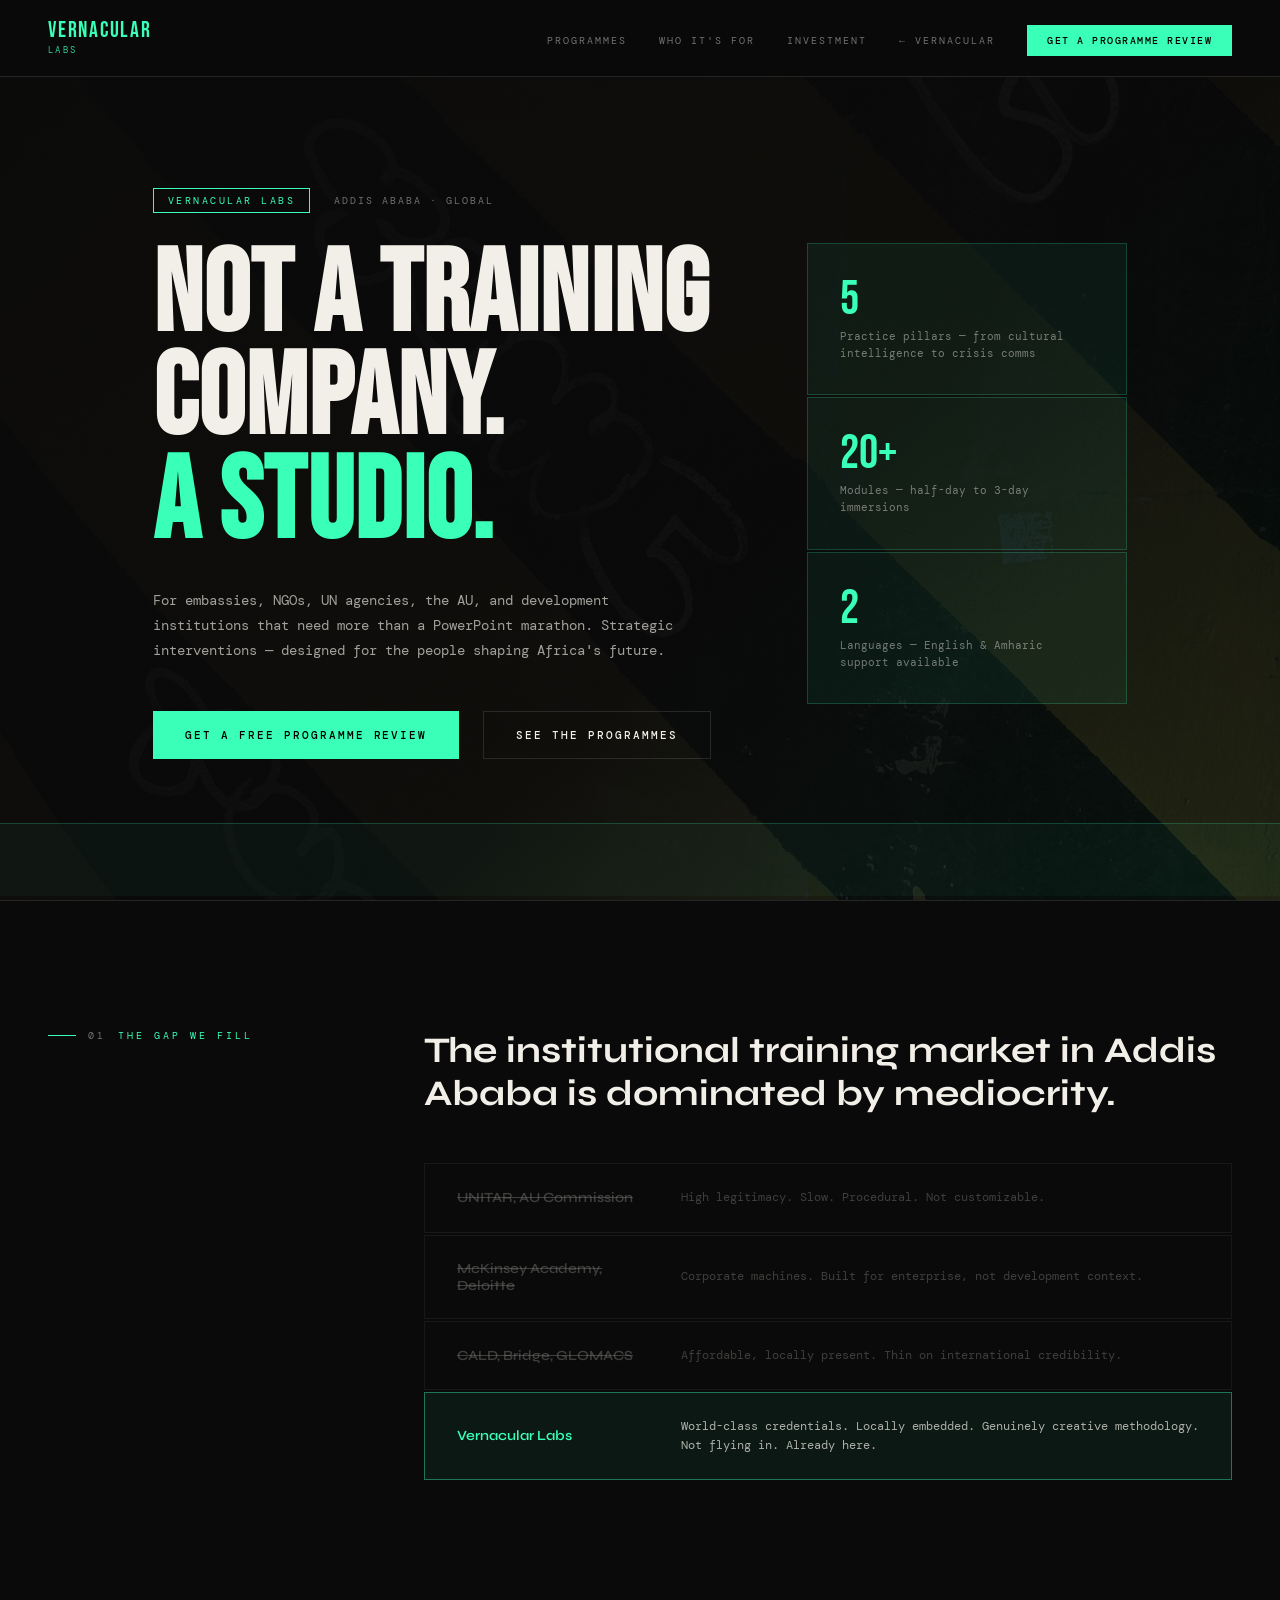
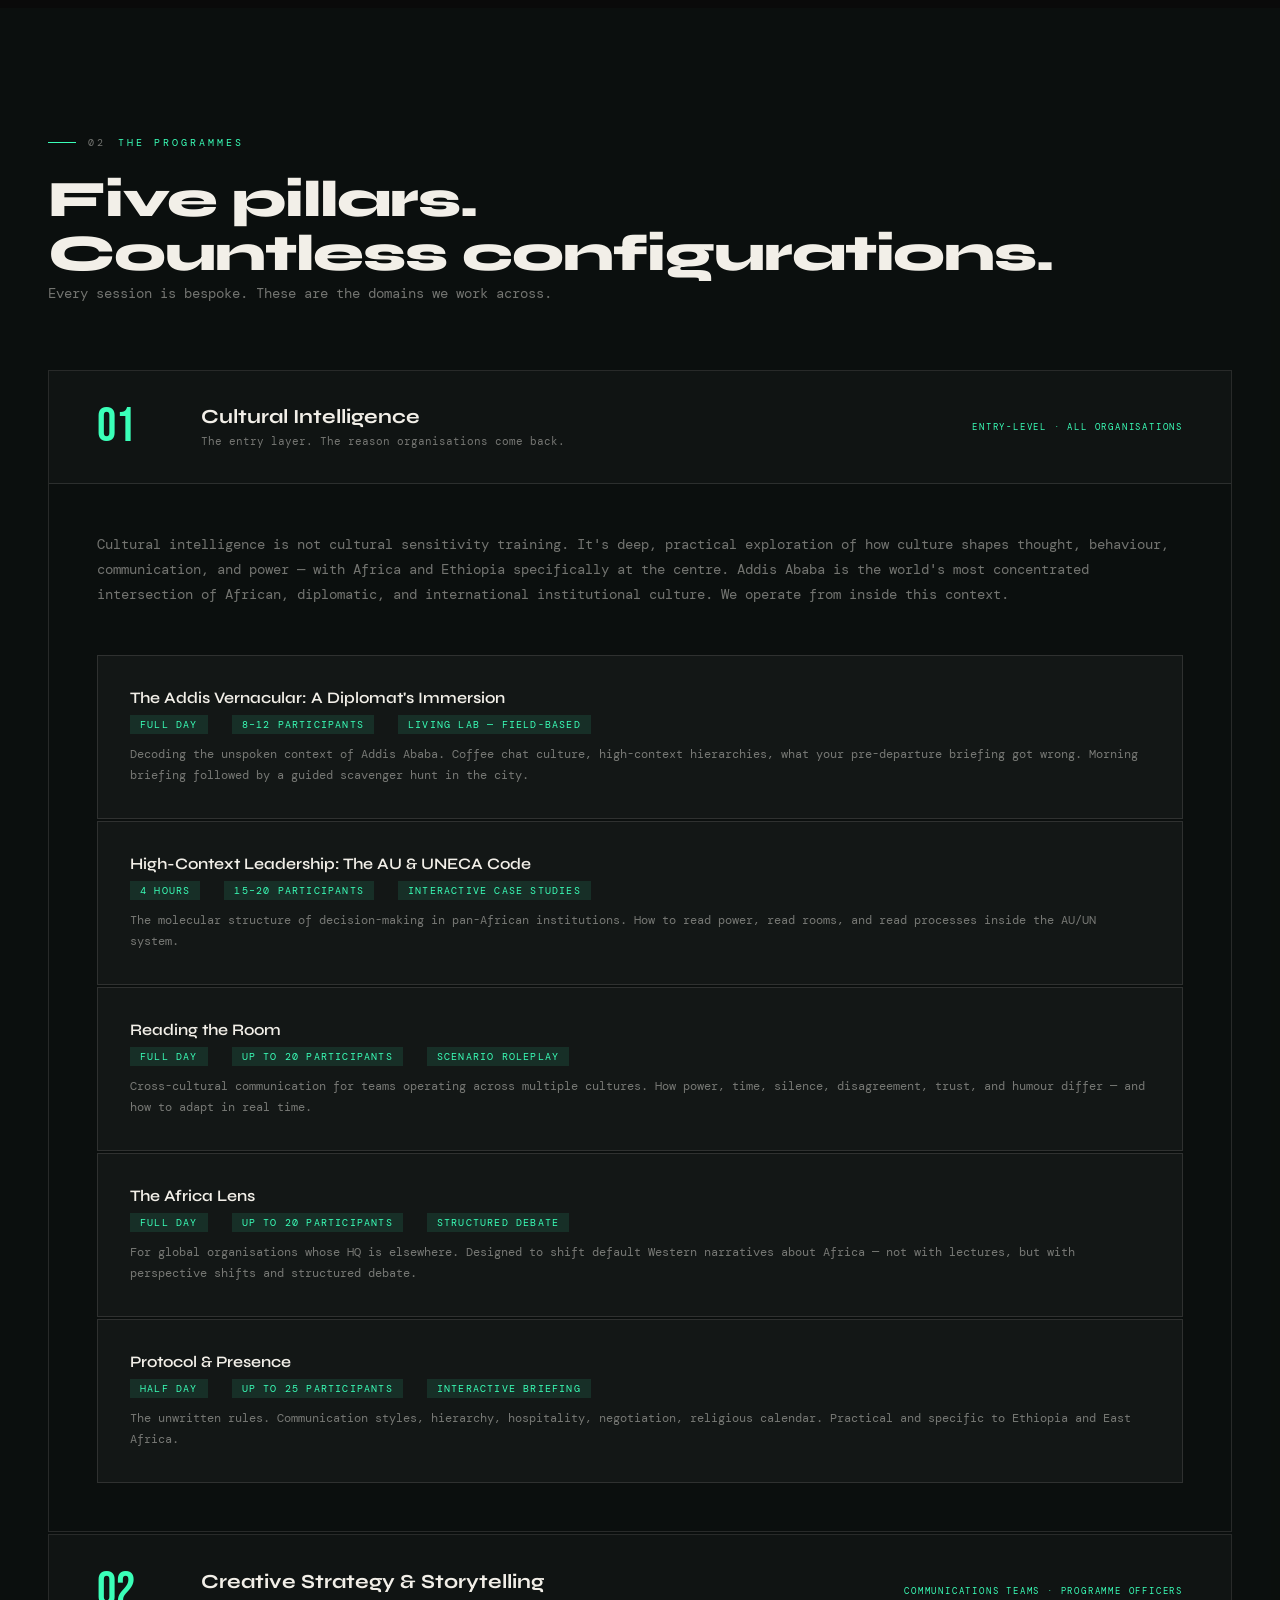
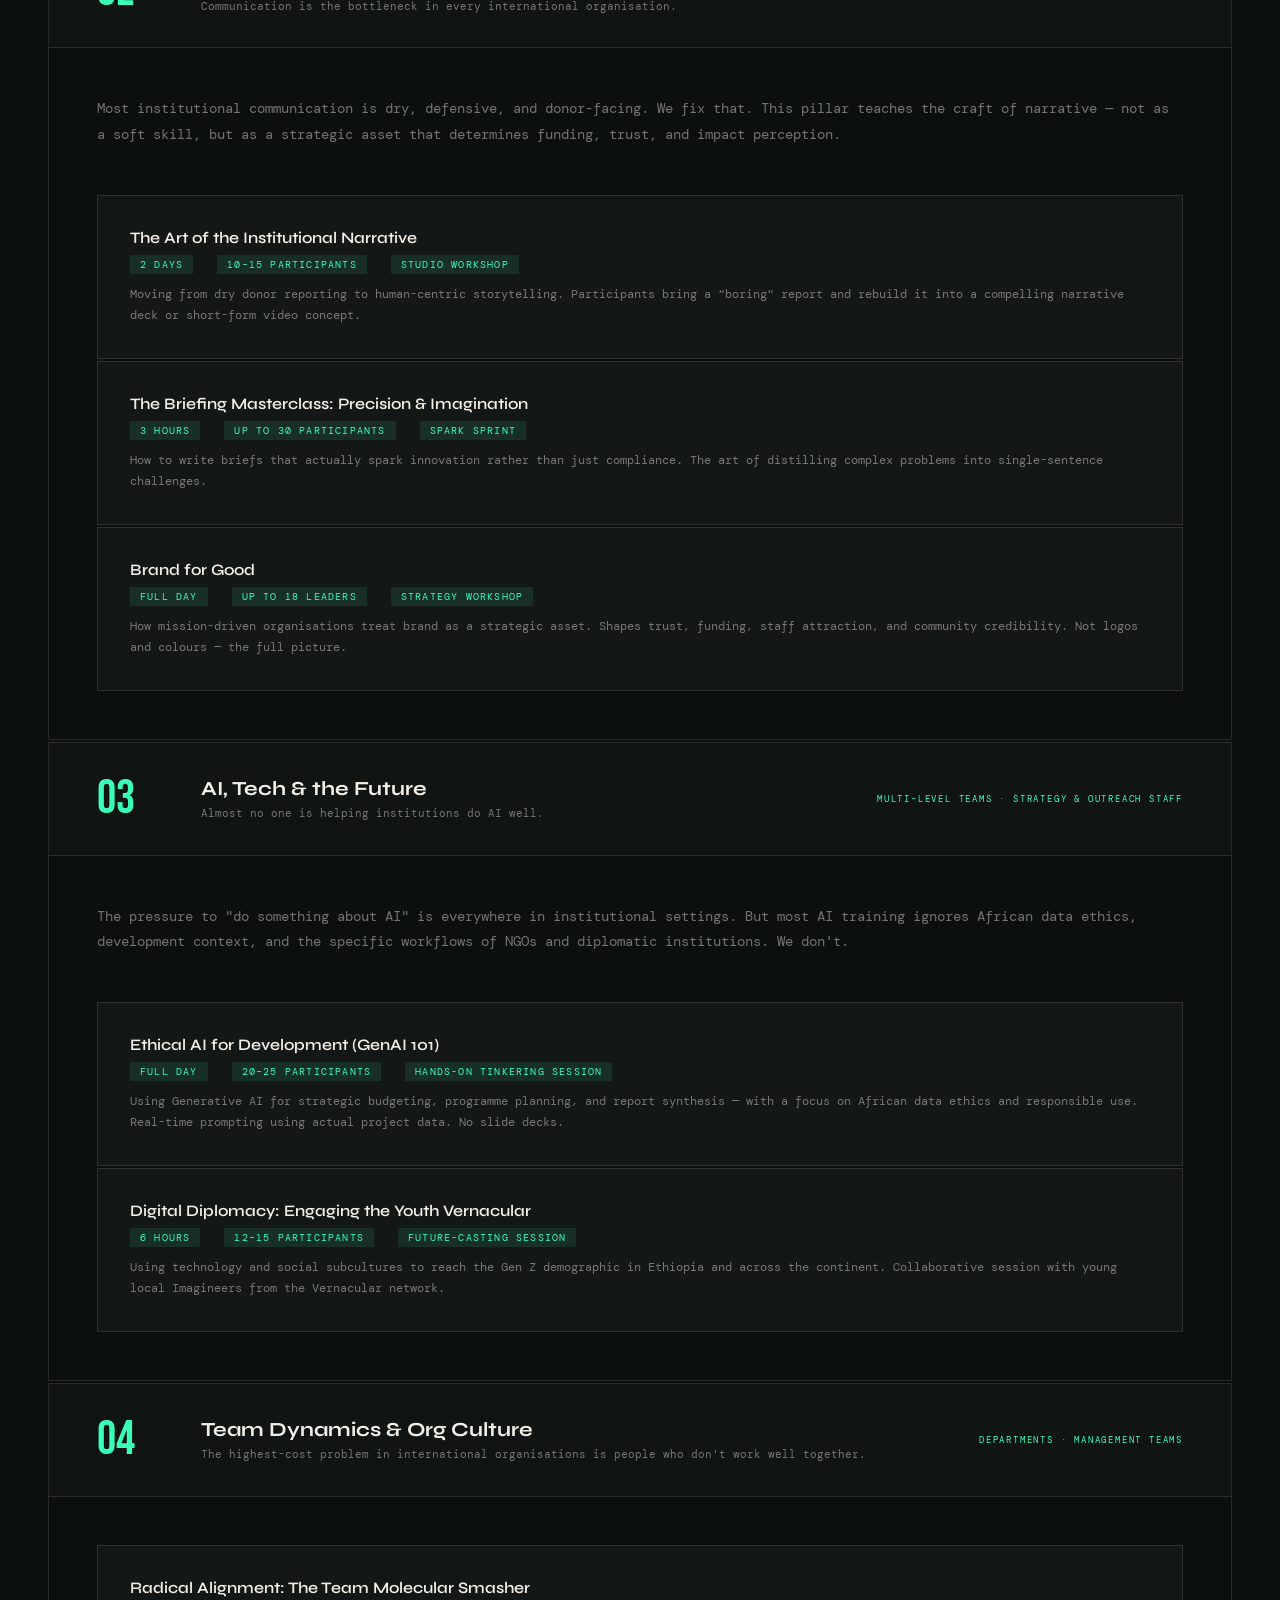
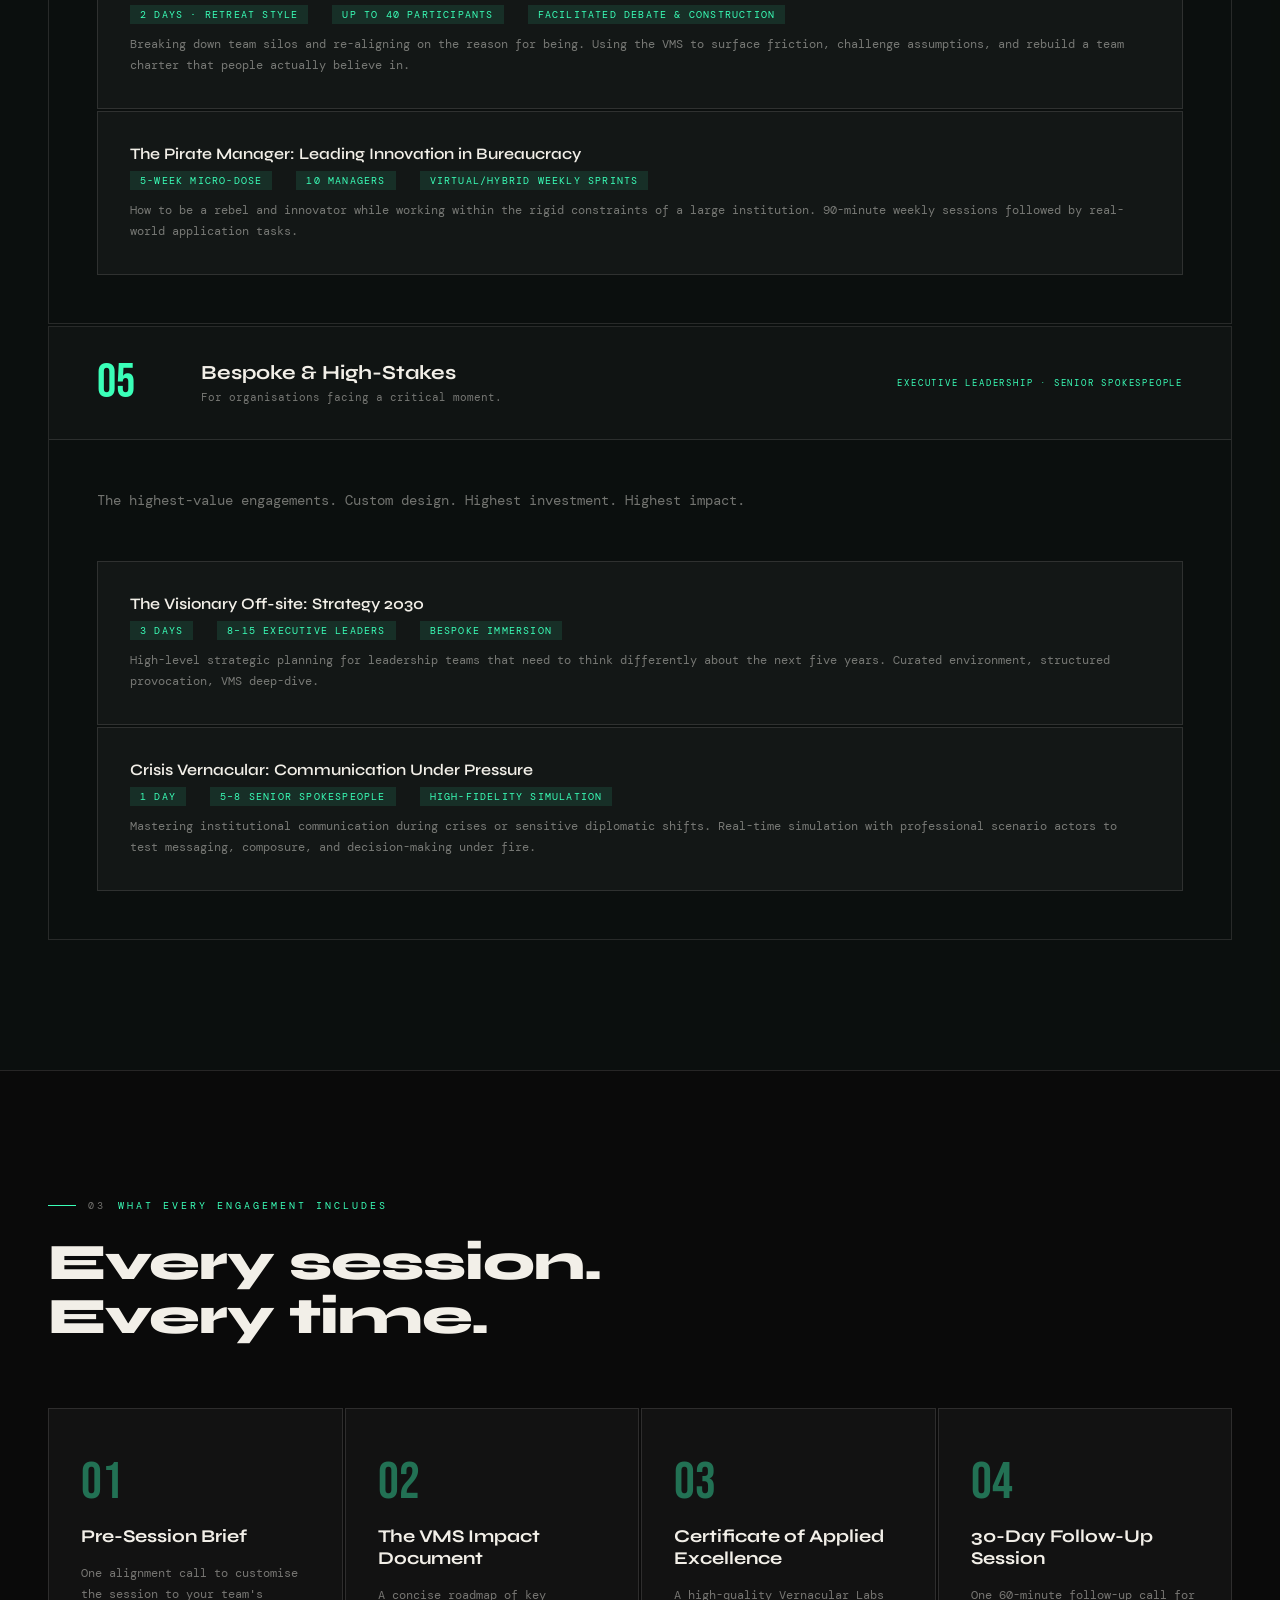
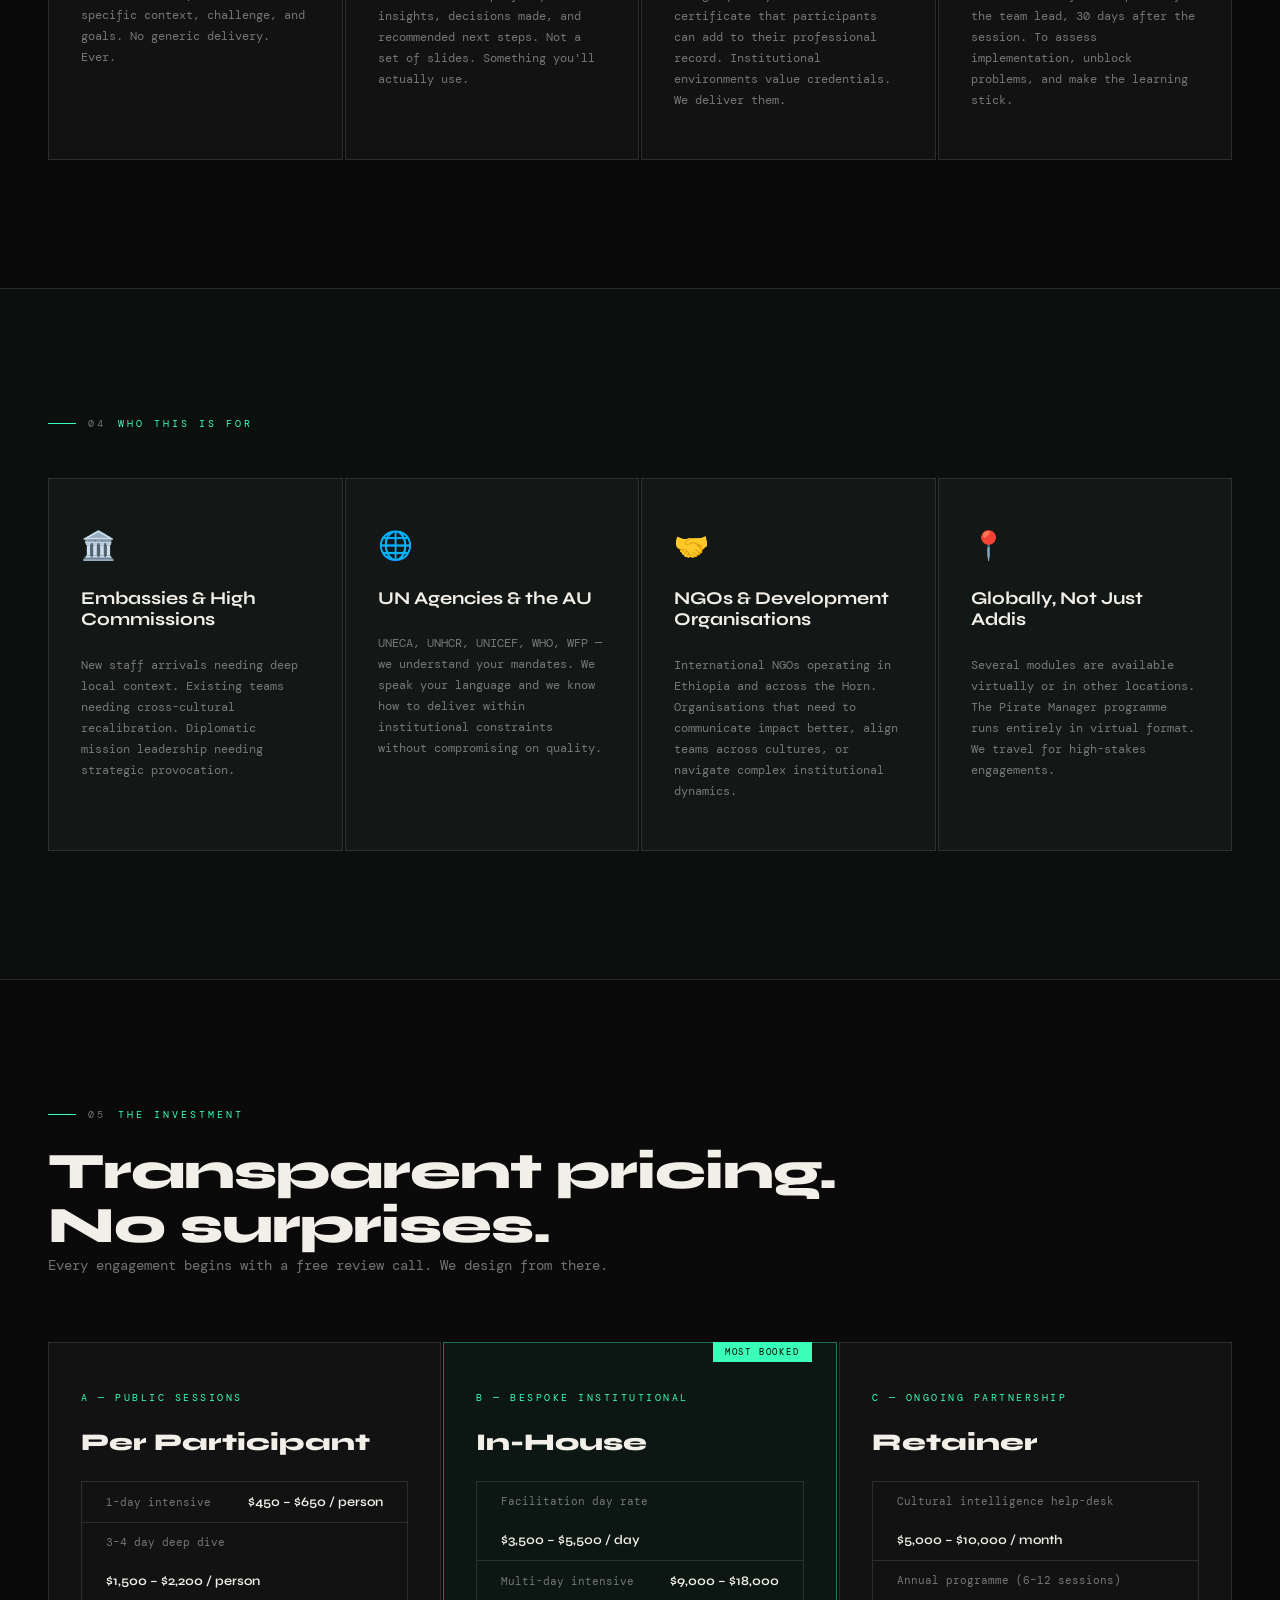
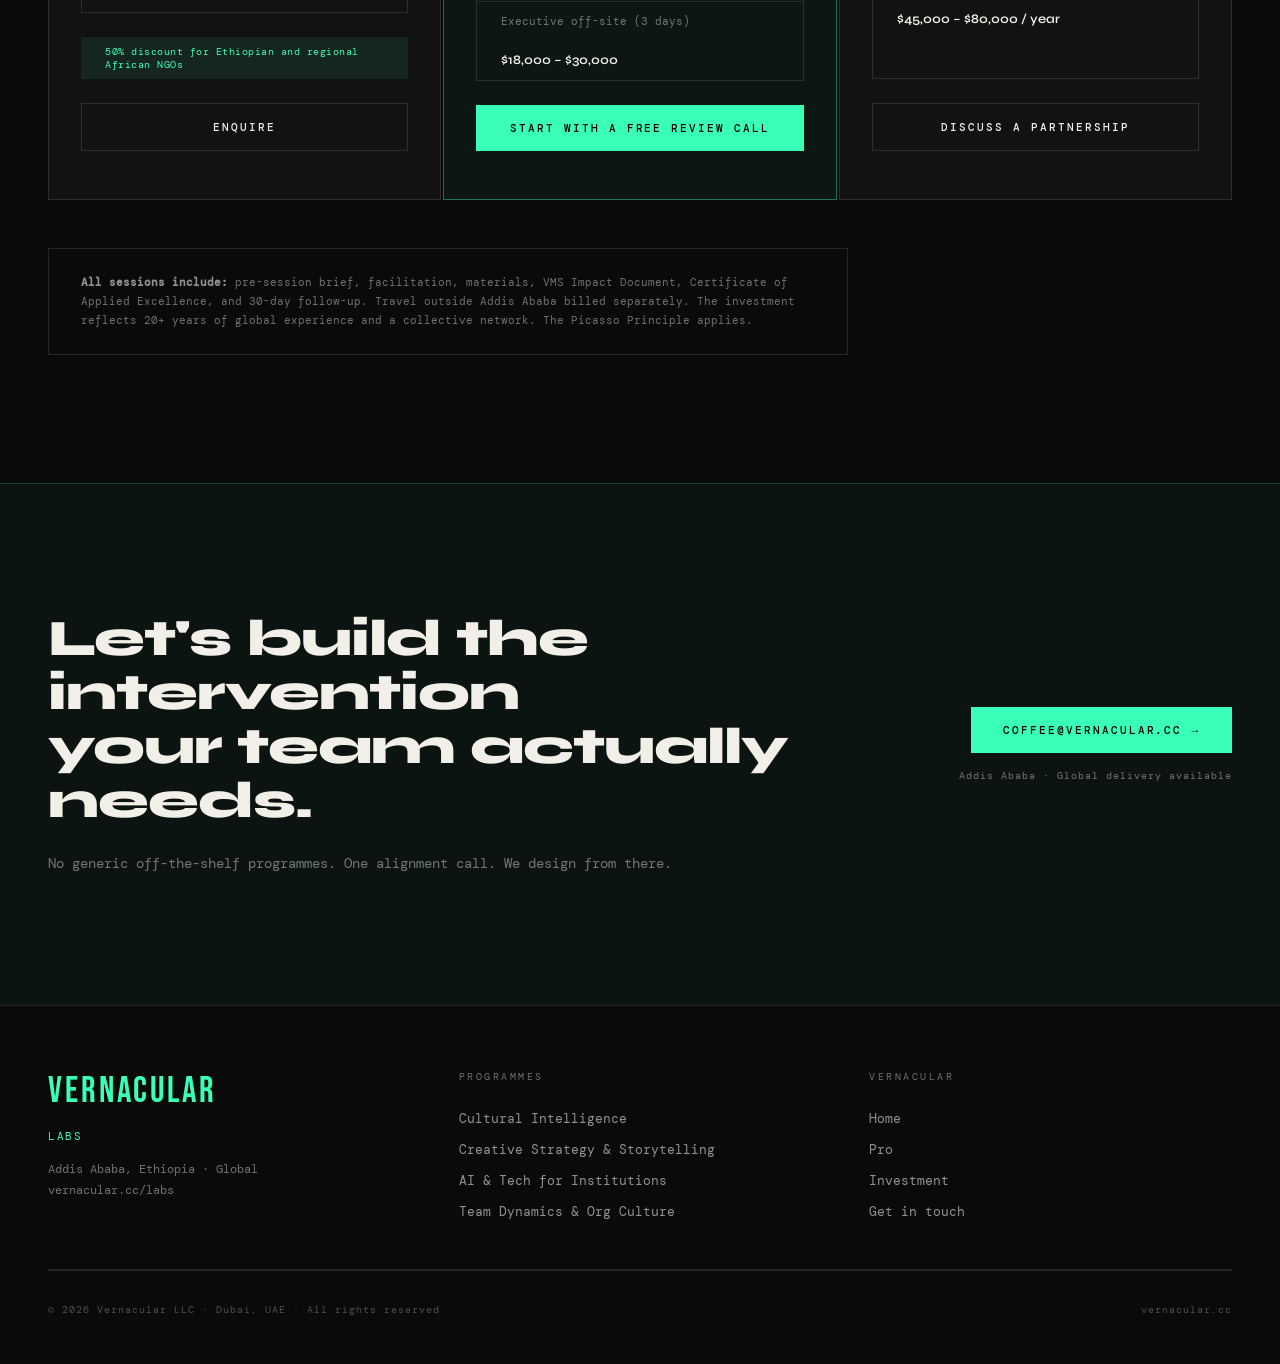
==== labs/index.html @ 0b1e481e "initial site upload" ====
<!DOCTYPE html>
<html lang="en">
<head>
  <meta charset="UTF-8">
  <meta name="viewport" content="width=device-width, initial-scale=1.0">
  <title>Vernacular Labs — Strategic Workshop Studio | Addis Ababa & Global</title>
  <meta name="description" content="A strategic intervention studio for embassies, NGOs, UN agencies and development institutions. Cultural intelligence, storytelling, AI and leadership workshops. Based in Addis Ababa, available globally.">
  <meta name="keywords" content="workshops, cultural intelligence, NGO training, embassy, UN, AU, Addis Ababa, institutional training, Africa, storytelling, Vernacular Labs">
  <meta property="og:title" content="Vernacular Labs — Strategic Workshop Studio">
  <meta property="og:description" content="Not a training company. A strategic intervention studio for institutions that shape Africa's future. Cultural intelligence, storytelling, AI, leadership.">
  <meta property="og:url" content="https://vernacular.cc/labs">
  <link rel="canonical" href="https://vernacular.cc/labs/">
  <link rel="stylesheet" href="../css/system.css">
  <link rel="stylesheet" href="../css/labs.css">
</head>
<body class="theme-labs">

  <!-- NAV -->
  <nav class="v-nav" role="navigation">
    <div>
      <div class="v-nav__logo"><a href="../index.html" style="color:inherit;">VERNACULAR</a></div>
      <div class="v-nav__logo-sub" style="color:var(--labs-accent);opacity:0.8;">LABS</div>
    </div>
    <button class="v-nav__burger" aria-label="Toggle menu">
      <span></span><span></span><span></span>
    </button>
    <ul class="v-nav__links">
      <li><a href="#pillars">Programmes</a></li>
      <li><a href="#who">Who It's For</a></li>
      <li><a href="#pricing">Investment</a></li>
      <li><a href="../index.html">← Vernacular</a></li>
      <li><a href="mailto:coffee@vernacular.cc?subject=Vernacular%20Labs%20Programme%20Enquiry" class="nav-cta" style="background:var(--labs-accent);color:#000;">Get a programme review</a></li>
    </ul>
  </nav>

  <!-- HERO -->
  <section id="hero" class="labs-hero">
    <div class="labs-hero__bg">
      <img src="../assets/images/texture-graffiti.jpg" alt="" aria-hidden="true">
      <div class="labs-hero__overlay"></div>
    </div>
    <div class="container labs-hero__inner">
      <div class="labs-hero__content">
        <div class="labs-hero__eyebrow reveal">
          <span class="labs-pill">Vernacular Labs</span>
          <span class="labs-location">Addis Ababa · Global</span>
        </div>
        <h1 class="labs-hero__title reveal reveal-delay-1">
          Not a training<br>
          company.<br>
          <span class="labs-signal">A studio.</span>
        </h1>
        <p class="labs-hero__desc reveal reveal-delay-2">
          For embassies, NGOs, UN agencies, the AU, and development institutions that need more than a PowerPoint marathon. Strategic interventions — designed for the people shaping Africa's future.
        </p>
        <div class="labs-hero__actions reveal reveal-delay-3">
          <a href="mailto:coffee@vernacular.cc?subject=Free%20Programme%20Review%20Request" class="v-btn" style="background:var(--labs-accent);color:#000;">Get a free programme review</a>
          <a href="#pillars" class="v-btn v-btn--ghost">See the programmes</a>
        </div>
      </div>
      <div class="labs-hero__stat-col reveal reveal-delay-2">
        <div class="labs-stats">
          <div class="labs-stat">
            <div class="labs-stat__num">5</div>
            <div class="labs-stat__label">Practice pillars — from cultural intelligence to crisis comms</div>
          </div>
          <div class="labs-stat">
            <div class="labs-stat__num">20+</div>
            <div class="labs-stat__label">Modules — half-day to 3-day immersions</div>
          </div>
          <div class="labs-stat">
            <div class="labs-stat__num">2</div>
            <div class="labs-stat__label">Languages — English & Amharic support available</div>
          </div>
        </div>
      </div>
    </div>
    <div class="labs-hero__hook">
      <div class="container">
        <div class="labs-hook-bar reveal">
          <span class="hook-bar__label">Free to start →</span>
          <span class="hook-bar__text">Every engagement begins with a free alignment call. We review your team's needs, challenge, and goals before proposing anything.</span>
          <a href="mailto:coffee@vernacular.cc?subject=Labs%20Free%20Review%20Request" class="hook-bar__cta">Request yours →</a>
        </div>
      </div>
    </div>
  </section>

  <!-- POSITIONING STATEMENT -->
  <section class="labs-position">
    <div class="container labs-position__inner">
      <div class="labs-position__left reveal">
        <div class="v-label" style="--signal:var(--labs-accent);"><span class="num">01</span> The gap we fill</div>
      </div>
      <div class="labs-position__right">
        <p class="labs-position__pull reveal">
          The institutional training market in Addis Ababa is dominated by mediocrity.
        </p>
        <div class="labs-position__tiers reveal reveal-delay-1">
          <div class="tier-item tier-item--cross">
            <div class="tier-item__name">UNITAR, AU Commission</div>
            <div class="tier-item__note">High legitimacy. Slow. Procedural. Not customizable.</div>
          </div>
          <div class="tier-item tier-item--cross">
            <div class="tier-item__name">McKinsey Academy, Deloitte</div>
            <div class="tier-item__note">Corporate machines. Built for enterprise, not development context.</div>
          </div>
          <div class="tier-item tier-item--cross">
            <div class="tier-item__name">CALD, Bridge, GLOMACS</div>
            <div class="tier-item__note">Affordable, locally present. Thin on international credibility.</div>
          </div>
          <div class="tier-item tier-item--us">
            <div class="tier-item__name">Vernacular Labs</div>
            <div class="tier-item__note">World-class credentials. Locally embedded. Genuinely creative methodology. Not flying in. Already here.</div>
          </div>
        </div>
      </div>
    </div>
  </section>

  <!-- PILLARS -->
  <section id="pillars" class="labs-pillars">
    <div class="container">
      <div class="labs-pillars__header reveal">
        <div class="v-label" style="--signal:var(--labs-accent);"><span class="num">02</span> The programmes</div>
        <h2 class="v-heading">Five pillars.<br>Countless configurations.</h2>
        <p class="v-body reveal reveal-delay-1">Every session is bespoke. These are the domains we work across.</p>
      </div>

      <!-- Pillar 01 -->
      <div class="labs-pillar reveal">
        <div class="labs-pillar__header">
          <div class="labs-pillar__num">01</div>
          <div class="labs-pillar__info">
            <div class="labs-pillar__title">Cultural Intelligence</div>
            <div class="labs-pillar__sub">The entry layer. The reason organisations come back.</div>
          </div>
          <div class="labs-pillar__tag">Entry-level · All organisations</div>
        </div>
        <div class="labs-pillar__body">
          <p class="v-body">Cultural intelligence is not cultural sensitivity training. It's deep, practical exploration of how culture shapes thought, behaviour, communication, and power — with Africa and Ethiopia specifically at the centre. Addis Ababa is the world's most concentrated intersection of African, diplomatic, and international institutional culture. We operate from inside this context.</p>
          <div class="labs-modules">
            <div class="labs-module">
              <div class="lm-title">The Addis Vernacular: A Diplomat's Immersion</div>
              <div class="lm-meta"><span>Full day</span><span>8–12 participants</span><span>Living Lab — field-based</span></div>
              <p class="lm-desc">Decoding the unspoken context of Addis Ababa. Coffee chat culture, high-context hierarchies, what your pre-departure briefing got wrong. Morning briefing followed by a guided scavenger hunt in the city.</p>
            </div>
            <div class="labs-module">
              <div class="lm-title">High-Context Leadership: The AU &amp; UNECA Code</div>
              <div class="lm-meta"><span>4 hours</span><span>15–20 participants</span><span>Interactive case studies</span></div>
              <p class="lm-desc">The molecular structure of decision-making in pan-African institutions. How to read power, read rooms, and read processes inside the AU/UN system.</p>
            </div>
            <div class="labs-module">
              <div class="lm-title">Reading the Room</div>
              <div class="lm-meta"><span>Full day</span><span>Up to 20 participants</span><span>Scenario roleplay</span></div>
              <p class="lm-desc">Cross-cultural communication for teams operating across multiple cultures. How power, time, silence, disagreement, trust, and humour differ — and how to adapt in real time.</p>
            </div>
            <div class="labs-module">
              <div class="lm-title">The Africa Lens</div>
              <div class="lm-meta"><span>Full day</span><span>Up to 20 participants</span><span>Structured debate</span></div>
              <p class="lm-desc">For global organisations whose HQ is elsewhere. Designed to shift default Western narratives about Africa — not with lectures, but with perspective shifts and structured debate.</p>
            </div>
            <div class="labs-module">
              <div class="lm-title">Protocol &amp; Presence</div>
              <div class="lm-meta"><span>Half day</span><span>Up to 25 participants</span><span>Interactive briefing</span></div>
              <p class="lm-desc">The unwritten rules. Communication styles, hierarchy, hospitality, negotiation, religious calendar. Practical and specific to Ethiopia and East Africa.</p>
            </div>
          </div>
        </div>
      </div>

      <!-- Pillar 02 -->
      <div class="labs-pillar reveal">
        <div class="labs-pillar__header">
          <div class="labs-pillar__num">02</div>
          <div class="labs-pillar__info">
            <div class="labs-pillar__title">Creative Strategy &amp; Storytelling</div>
            <div class="labs-pillar__sub">Communication is the bottleneck in every international organisation.</div>
          </div>
          <div class="labs-pillar__tag">Communications teams · Programme officers</div>
        </div>
        <div class="labs-pillar__body">
          <p class="v-body">Most institutional communication is dry, defensive, and donor-facing. We fix that. This pillar teaches the craft of narrative — not as a soft skill, but as a strategic asset that determines funding, trust, and impact perception.</p>
          <div class="labs-modules">
            <div class="labs-module">
              <div class="lm-title">The Art of the Institutional Narrative</div>
              <div class="lm-meta"><span>2 days</span><span>10–15 participants</span><span>Studio workshop</span></div>
              <p class="lm-desc">Moving from dry donor reporting to human-centric storytelling. Participants bring a "boring" report and rebuild it into a compelling narrative deck or short-form video concept.</p>
            </div>
            <div class="labs-module">
              <div class="lm-title">The Briefing Masterclass: Precision &amp; Imagination</div>
              <div class="lm-meta"><span>3 hours</span><span>Up to 30 participants</span><span>Spark Sprint</span></div>
              <p class="lm-desc">How to write briefs that actually spark innovation rather than just compliance. The art of distilling complex problems into single-sentence challenges.</p>
            </div>
            <div class="labs-module">
              <div class="lm-title">Brand for Good</div>
              <div class="lm-meta"><span>Full day</span><span>Up to 18 leaders</span><span>Strategy workshop</span></div>
              <p class="lm-desc">How mission-driven organisations treat brand as a strategic asset. Shapes trust, funding, staff attraction, and community credibility. Not logos and colours — the full picture.</p>
            </div>
          </div>
        </div>
      </div>

      <!-- Pillar 03 -->
      <div class="labs-pillar reveal">
        <div class="labs-pillar__header">
          <div class="labs-pillar__num">03</div>
          <div class="labs-pillar__info">
            <div class="labs-pillar__title">AI, Tech &amp; the Future</div>
            <div class="labs-pillar__sub">Almost no one is helping institutions do AI well.</div>
          </div>
          <div class="labs-pillar__tag">Multi-level teams · Strategy &amp; outreach staff</div>
        </div>
        <div class="labs-pillar__body">
          <p class="v-body">The pressure to "do something about AI" is everywhere in institutional settings. But most AI training ignores African data ethics, development context, and the specific workflows of NGOs and diplomatic institutions. We don't.</p>
          <div class="labs-modules">
            <div class="labs-module">
              <div class="lm-title">Ethical AI for Development (GenAI 101)</div>
              <div class="lm-meta"><span>Full day</span><span>20–25 participants</span><span>Hands-on tinkering session</span></div>
              <p class="lm-desc">Using Generative AI for strategic budgeting, programme planning, and report synthesis — with a focus on African data ethics and responsible use. Real-time prompting using actual project data. No slide decks.</p>
            </div>
            <div class="labs-module">
              <div class="lm-title">Digital Diplomacy: Engaging the Youth Vernacular</div>
              <div class="lm-meta"><span>6 hours</span><span>12–15 participants</span><span>Future-Casting session</span></div>
              <p class="lm-desc">Using technology and social subcultures to reach the Gen Z demographic in Ethiopia and across the continent. Collaborative session with young local Imagineers from the Vernacular network.</p>
            </div>
          </div>
        </div>
      </div>

      <!-- Pillar 04 -->
      <div class="labs-pillar reveal">
        <div class="labs-pillar__header">
          <div class="labs-pillar__num">04</div>
          <div class="labs-pillar__info">
            <div class="labs-pillar__title">Team Dynamics &amp; Org Culture</div>
            <div class="labs-pillar__sub">The highest-cost problem in international organisations is people who don't work well together.</div>
          </div>
          <div class="labs-pillar__tag">Departments · Management teams</div>
        </div>
        <div class="labs-pillar__body">
          <div class="labs-modules">
            <div class="labs-module">
              <div class="lm-title">Radical Alignment: The Team Molecular Smasher</div>
              <div class="lm-meta"><span>2 days · retreat style</span><span>Up to 40 participants</span><span>Facilitated debate &amp; construction</span></div>
              <p class="lm-desc">Breaking down team silos and re-aligning on the reason for being. Using the VMS to surface friction, challenge assumptions, and rebuild a team charter that people actually believe in.</p>
            </div>
            <div class="labs-module">
              <div class="lm-title">The Pirate Manager: Leading Innovation in Bureaucracy</div>
              <div class="lm-meta"><span>5-week micro-dose</span><span>10 managers</span><span>Virtual/hybrid weekly sprints</span></div>
              <p class="lm-desc">How to be a rebel and innovator while working within the rigid constraints of a large institution. 90-minute weekly sessions followed by real-world application tasks.</p>
            </div>
          </div>
        </div>
      </div>

      <!-- Pillar 05 -->
      <div class="labs-pillar reveal">
        <div class="labs-pillar__header">
          <div class="labs-pillar__num">05</div>
          <div class="labs-pillar__info">
            <div class="labs-pillar__title">Bespoke &amp; High-Stakes</div>
            <div class="labs-pillar__sub">For organisations facing a critical moment.</div>
          </div>
          <div class="labs-pillar__tag">Executive leadership · Senior spokespeople</div>
        </div>
        <div class="labs-pillar__body">
          <p class="v-body">The highest-value engagements. Custom design. Highest investment. Highest impact.</p>
          <div class="labs-modules">
            <div class="labs-module">
              <div class="lm-title">The Visionary Off-site: Strategy 2030</div>
              <div class="lm-meta"><span>3 days</span><span>8–15 executive leaders</span><span>Bespoke immersion</span></div>
              <p class="lm-desc">High-level strategic planning for leadership teams that need to think differently about the next five years. Curated environment, structured provocation, VMS deep-dive.</p>
            </div>
            <div class="labs-module">
              <div class="lm-title">Crisis Vernacular: Communication Under Pressure</div>
              <div class="lm-meta"><span>1 day</span><span>5–8 senior spokespeople</span><span>High-fidelity simulation</span></div>
              <p class="lm-desc">Mastering institutional communication during crises or sensitive diplomatic shifts. Real-time simulation with professional scenario actors to test messaging, composure, and decision-making under fire.</p>
            </div>
          </div>
        </div>
      </div>

    </div>
  </section>

  <!-- DELIVERABLES -->
  <section class="labs-deliverables">
    <div class="container">
      <div class="labs-del__header reveal">
        <div class="v-label" style="--signal:var(--labs-accent);"><span class="num">03</span> What every engagement includes</div>
        <h2 class="v-heading">Every session.<br>Every time.</h2>
      </div>
      <div class="labs-del__grid">
        <div class="labs-del__item reveal">
          <div class="labs-del__num">01</div>
          <div class="labs-del__title">Pre-Session Brief</div>
          <p class="labs-del__desc">One alignment call to customise the session to your team's specific context, challenge, and goals. No generic delivery. Ever.</p>
        </div>
        <div class="labs-del__item reveal reveal-delay-1">
          <div class="labs-del__num">02</div>
          <div class="labs-del__title">The VMS Impact Document</div>
          <p class="labs-del__desc">A concise roadmap of key insights, decisions made, and recommended next steps. Not a set of slides. Something you'll actually use.</p>
        </div>
        <div class="labs-del__item reveal reveal-delay-2">
          <div class="labs-del__num">03</div>
          <div class="labs-del__title">Certificate of Applied Excellence</div>
          <p class="labs-del__desc">A high-quality Vernacular Labs certificate that participants can add to their professional record. Institutional environments value credentials. We deliver them.</p>
        </div>
        <div class="labs-del__item reveal reveal-delay-3">
          <div class="labs-del__num">04</div>
          <div class="labs-del__title">30-Day Follow-Up Session</div>
          <p class="labs-del__desc">One 60-minute follow-up call for the team lead, 30 days after the session. To assess implementation, unblock problems, and make the learning stick.</p>
        </div>
      </div>
    </div>
  </section>

  <!-- WHO -->
  <section id="who" class="labs-who">
    <div class="container">
      <div class="v-label reveal" style="--signal:var(--labs-accent);"><span class="num">04</span> Who this is for</div>
      <div class="labs-who__grid">
        <div class="labs-who__card reveal">
          <div class="lwc-icon">🏛️</div>
          <div class="lwc-title">Embassies &amp; High Commissions</div>
          <p class="lwc-desc">New staff arrivals needing deep local context. Existing teams needing cross-cultural recalibration. Diplomatic mission leadership needing strategic provocation.</p>
        </div>
        <div class="labs-who__card reveal reveal-delay-1">
          <div class="lwc-icon">🌐</div>
          <div class="lwc-title">UN Agencies &amp; the AU</div>
          <p class="lwc-desc">UNECA, UNHCR, UNICEF, WHO, WFP — we understand your mandates. We speak your language and we know how to deliver within institutional constraints without compromising on quality.</p>
        </div>
        <div class="labs-who__card reveal reveal-delay-2">
          <div class="lwc-icon">🤝</div>
          <div class="lwc-title">NGOs &amp; Development Organisations</div>
          <p class="lwc-desc">International NGOs operating in Ethiopia and across the Horn. Organisations that need to communicate impact better, align teams across cultures, or navigate complex institutional dynamics.</p>
        </div>
        <div class="labs-who__card reveal reveal-delay-3">
          <div class="lwc-icon">📍</div>
          <div class="lwc-title">Globally, Not Just Addis</div>
          <p class="lwc-desc">Several modules are available virtually or in other locations. The Pirate Manager programme runs entirely in virtual format. We travel for high-stakes engagements.</p>
        </div>
      </div>
    </div>
  </section>

  <!-- PRICING -->
  <section id="pricing" class="labs-pricing">
    <div class="container">
      <div class="labs-pricing__header reveal">
        <div class="v-label" style="--signal:var(--labs-accent);"><span class="num">05</span> The investment</div>
        <h2 class="v-heading">Transparent pricing.<br>No surprises.</h2>
        <p class="v-body reveal reveal-delay-1">Every engagement begins with a free review call. We design from there.</p>
      </div>
      <div class="labs-price__grid">
        <div class="labs-price__tier reveal">
          <div class="lpt-label">A — Public Sessions</div>
          <div class="lpt-title">Per Participant</div>
          <div class="lpt-rows">
            <div class="lpt-row">
              <span class="lpt-desc">1-day intensive</span>
              <span class="lpt-price">$450 – $650 / person</span>
            </div>
            <div class="lpt-row">
              <span class="lpt-desc">3–4 day deep dive</span>
              <span class="lpt-price">$1,500 – $2,200 / person</span>
            </div>
          </div>
          <div class="lpt-note">50% discount for Ethiopian and regional African NGOs</div>
          <a href="mailto:coffee@vernacular.cc?subject=Public%20Session%20Enquiry" class="v-btn v-btn--ghost" style="width:100%;justify-content:center;margin-top:auto;">Enquire</a>
        </div>
        <div class="labs-price__tier labs-price__tier--featured reveal reveal-delay-1">
          <div class="lpt-badge">Most booked</div>
          <div class="lpt-label">B — Bespoke Institutional</div>
          <div class="lpt-title">In-House</div>
          <div class="lpt-rows">
            <div class="lpt-row">
              <span class="lpt-desc">Facilitation day rate</span>
              <span class="lpt-price">$3,500 – $5,500 / day</span>
            </div>
            <div class="lpt-row">
              <span class="lpt-desc">Multi-day intensive</span>
              <span class="lpt-price">$9,000 – $18,000</span>
            </div>
            <div class="lpt-row">
              <span class="lpt-desc">Executive off-site (3 days)</span>
              <span class="lpt-price">$18,000 – $30,000</span>
            </div>
          </div>
          <a href="mailto:coffee@vernacular.cc?subject=Bespoke%20Institutional%20Enquiry" class="v-btn" style="background:var(--labs-accent);color:#000;width:100%;justify-content:center;margin-top:auto;">Start with a free review call</a>
        </div>
        <div class="labs-price__tier reveal reveal-delay-2">
          <div class="lpt-label">C — Ongoing Partnership</div>
          <div class="lpt-title">Retainer</div>
          <div class="lpt-rows">
            <div class="lpt-row">
              <span class="lpt-desc">Cultural intelligence help-desk</span>
              <span class="lpt-price">$5,000 – $10,000 / month</span>
            </div>
            <div class="lpt-row">
              <span class="lpt-desc">Annual programme (6–12 sessions)</span>
              <span class="lpt-price">$45,000 – $80,000 / year</span>
            </div>
          </div>
          <a href="mailto:coffee@vernacular.cc?subject=Annual%20Partnership%20Enquiry" class="v-btn v-btn--ghost" style="width:100%;justify-content:center;margin-top:auto;">Discuss a partnership</a>
        </div>
      </div>
      <div class="labs-price__note reveal">
        <strong>All sessions include:</strong> pre-session brief, facilitation, materials, VMS Impact Document, Certificate of Applied Excellence, and 30-day follow-up. Travel outside Addis Ababa billed separately. The investment reflects 20+ years of global experience and a collective network. The Picasso Principle applies.
      </div>
    </div>
  </section>

  <!-- CTA -->
  <section class="labs-cta">
    <div class="container">
      <div class="labs-cta__inner reveal">
        <div class="labs-cta__text">
          <h2 class="v-heading">Let's build the intervention<br>your team actually needs.</h2>
          <p class="v-body">No generic off-the-shelf programmes. One alignment call. We design from there.</p>
        </div>
        <div class="labs-cta__action">
          <a href="mailto:coffee@vernacular.cc?subject=Vernacular%20Labs%20Free%20Review%20Request" class="v-btn" style="background:var(--labs-accent);color:#000;">coffee@vernacular.cc →</a>
          <div class="labs-cta__locations">Addis Ababa · Global delivery available</div>
        </div>
      </div>
    </div>
  </section>

  <!-- FOOTER -->
  <footer class="v-footer">
    <div class="container">
      <div class="v-footer__inner">
        <div>
          <div class="v-footer__brand">VERNACULAR</div>
          <div class="v-footer__tagline" style="color:var(--labs-accent);">LABS</div>
          <p class="v-body" style="margin-top:16px;font-size:12px;">Addis Ababa, Ethiopia · Global<br>vernacular.cc/labs</p>
        </div>
        <div>
          <div class="v-footer__col-title">Programmes</div>
          <ul class="v-footer__links">
            <li><a href="#pillars">Cultural Intelligence</a></li>
            <li><a href="#pillars">Creative Strategy &amp; Storytelling</a></li>
            <li><a href="#pillars">AI &amp; Tech for Institutions</a></li>
            <li><a href="#pillars">Team Dynamics &amp; Org Culture</a></li>
          </ul>
        </div>
        <div>
          <div class="v-footer__col-title">Vernacular</div>
          <ul class="v-footer__links">
            <li><a href="../index.html">Home</a></li>
            <li><a href="../pro/index.html">Pro</a></li>
            <li><a href="#pricing">Investment</a></li>
            <li><a href="mailto:coffee@vernacular.cc">Get in touch</a></li>
          </ul>
        </div>
      </div>
      <div class="v-rule"></div>
      <div class="v-footer__bottom">
        <span>© 2026 Vernacular LLC · Dubai, UAE · All rights reserved</span>
        <span>vernacular.cc</span>
      </div>
    </div>
  </footer>

  <script src="../js/main.js"></script>
</body>
</html>
---- css/system.css ----
/* =============================================
   VERNACULAR — DESIGN SYSTEM 2026
   vernacular.cc | Creative | Strategy | Culture
   ============================================= */

@import url('https://fonts.googleapis.com/css2?family=Bebas+Neue&family=DM+Mono:ital,wght@0,300;0,400;0,500;1,300&family=Syne:wght@400;600;700;800&display=swap');

/* --- TOKENS --- */
:root {
  /* Core palette */
  --ink:        #0A0A0A;
  --paper:      #F2EFE8;
  --signal:     #E8FF3A;       /* slightly warmer lemon vs old #F5FF3C */
  --signal-dim: rgba(232,255,58,0.10);
  --signal-mid: rgba(232,255,58,0.35);
  --white:      #FAFAF8;
  --muted:      rgba(242,239,232,0.45);
  --border:     rgba(242,239,232,0.12);

  /* Sub-brand accents */
  --labs-accent: #3AFFB8;      /* teal-green — institutional, precise */
  --pro-accent:  #FF6B35;      /* warm orange — personal, mentorship */

  /* Type */
  --font-display: 'Bebas Neue', sans-serif;
  --font-ui:      'Syne', sans-serif;
  --font-mono:    'DM Mono', monospace;

  /* Spacing scale */
  --s1: 8px;
  --s2: 16px;
  --s3: 24px;
  --s4: 32px;
  --s5: 48px;
  --s6: 64px;
  --s7: 96px;
  --s8: 128px;

  /* Easing */
  --ease-out: cubic-bezier(0.16, 1, 0.3, 1);
  --ease-in-out: cubic-bezier(0.76, 0, 0.24, 1);
}

/* --- RESET --- */
*, *::before, *::after { box-sizing: border-box; margin: 0; padding: 0; }
html { scroll-behavior: smooth; font-size: 16px; }
body {
  font-family: var(--font-mono);
  background: var(--ink);
  color: var(--paper);
  overflow-x: hidden;
  -webkit-font-smoothing: antialiased;
}
img { display: block; max-width: 100%; }
a { color: inherit; text-decoration: none; }
button { cursor: pointer; border: none; background: none; font: inherit; color: inherit; }

/* --- LAYOUT --- */
.container { max-width: 1280px; margin: 0 auto; padding: 0 var(--s5); }
.container--narrow { max-width: 880px; margin: 0 auto; padding: 0 var(--s5); }

/* --- NAV --- */
.v-nav {
  position: fixed;
  top: 0; left: 0; right: 0;
  z-index: 200;
  display: flex;
  align-items: center;
  justify-content: space-between;
  padding: 20px 48px;
  background: rgba(10,10,10,0.88);
  backdrop-filter: blur(16px) saturate(1.4);
  border-bottom: 1px solid var(--border);
  transition: background 0.3s;
}
.v-nav__logo {
  font-family: var(--font-display);
  font-size: 22px;
  letter-spacing: 0.08em;
  color: var(--signal);
  line-height: 1;
}
.v-nav__logo-sub {
  font-family: var(--font-mono);
  font-size: 9px;
  letter-spacing: 0.25em;
  text-transform: uppercase;
  color: var(--muted);
  margin-top: 2px;
}
.v-nav__links {
  display: flex;
  align-items: center;
  gap: var(--s4);
  list-style: none;
}
.v-nav__links a {
  font-family: var(--font-mono);
  font-size: 10px;
  letter-spacing: 0.2em;
  text-transform: uppercase;
  color: var(--muted);
  transition: color 0.2s;
}
.v-nav__links a:hover { color: var(--signal); }
.v-nav__links .nav-cta {
  padding: 9px 20px;
  background: var(--signal);
  color: var(--ink);
  font-family: var(--font-mono);
  font-size: 10px;
  font-weight: 500;
  letter-spacing: 0.15em;
  text-transform: uppercase;
  transition: background 0.2s, transform 0.15s;
}
.v-nav__links .nav-cta:hover {
  background: #fff;
  color: var(--ink);
  transform: translateY(-1px);
}

/* Hamburger (mobile) */
.v-nav__burger {
  display: none;
  flex-direction: column;
  gap: 5px;
  padding: 4px;
}
.v-nav__burger span {
  display: block;
  width: 24px;
  height: 1.5px;
  background: var(--paper);
  transition: transform 0.3s, opacity 0.3s;
}

/* --- SECTION LABELS --- */
.v-label {
  font-family: var(--font-mono);
  font-size: 10px;
  letter-spacing: 0.3em;
  text-transform: uppercase;
  color: var(--signal);
  display: flex;
  align-items: center;
  gap: 12px;
  margin-bottom: var(--s3);
}
.v-label::before {
  content: '';
  width: 28px;
  height: 1px;
  background: var(--signal);
  flex-shrink: 0;
}
.v-label .num {
  color: var(--muted);
}

/* --- DISPLAY TYPE --- */
.v-display {
  font-family: var(--font-display);
  font-size: clamp(64px, 9vw, 136px);
  line-height: 0.92;
  letter-spacing: 0.01em;
  color: var(--paper);
}
.v-display--signal { color: var(--signal); }
.v-display--outline {
  -webkit-text-stroke: 1px var(--paper);
  color: transparent;
}

.v-heading {
  font-family: var(--font-ui);
  font-size: clamp(32px, 4vw, 56px);
  font-weight: 800;
  line-height: 1.05;
  letter-spacing: -0.02em;
}
.v-subheading {
  font-family: var(--font-ui);
  font-size: clamp(20px, 2.5vw, 28px);
  font-weight: 600;
  line-height: 1.2;
}
.v-body {
  font-family: var(--font-mono);
  font-size: 14px;
  line-height: 1.8;
  color: var(--muted);
}
.v-body--light { color: rgba(242,239,232,0.65); }

/* --- BUTTONS --- */
.v-btn {
  display: inline-flex;
  align-items: center;
  gap: 10px;
  font-family: var(--font-mono);
  font-size: 11px;
  font-weight: 500;
  letter-spacing: 0.18em;
  text-transform: uppercase;
  padding: 16px 32px;
  transition: transform 0.2s var(--ease-out), box-shadow 0.2s;
}
.v-btn--primary {
  background: var(--signal);
  color: var(--ink);
}
.v-btn--primary:hover {
  transform: translateY(-2px);
  box-shadow: 0 12px 40px rgba(232,255,58,0.3);
}
.v-btn--ghost {
  border: 1px solid var(--border);
  color: var(--paper);
}
.v-btn--ghost:hover {
  border-color: var(--signal);
  color: var(--signal);
  transform: translateY(-1px);
}
.v-btn--arrow::after { content: '→'; font-family: sans-serif; }

/* --- DIVIDER --- */
.v-rule {
  width: 100%;
  height: 1px;
  background: var(--border);
  margin: 0;
}

/* --- SCROLL REVEAL --- */
.reveal {
  opacity: 0;
  transform: translateY(28px);
  transition: opacity 0.7s var(--ease-out), transform 0.7s var(--ease-out);
}
.reveal.visible {
  opacity: 1;
  transform: none;
}
.reveal-delay-1 { transition-delay: 0.1s; }
.reveal-delay-2 { transition-delay: 0.2s; }
.reveal-delay-3 { transition-delay: 0.3s; }
.reveal-delay-4 { transition-delay: 0.4s; }

/* --- FOOTER --- */
.v-footer {
  background: var(--ink);
  border-top: 1px solid var(--border);
  padding: var(--s6) 0 var(--s5);
}
.v-footer__inner {
  display: grid;
  grid-template-columns: 1fr 1fr 1fr;
  gap: var(--s5);
  margin-bottom: var(--s5);
}
.v-footer__brand {
  font-family: var(--font-display);
  font-size: 36px;
  letter-spacing: 0.08em;
  color: var(--signal);
  margin-bottom: var(--s2);
}
.v-footer__tagline {
  font-family: var(--font-mono);
  font-size: 11px;
  letter-spacing: 0.15em;
  text-transform: uppercase;
  color: var(--muted);
}
.v-footer__col-title {
  font-family: var(--font-mono);
  font-size: 10px;
  letter-spacing: 0.25em;
  text-transform: uppercase;
  color: var(--muted);
  margin-bottom: var(--s3);
}
.v-footer__links {
  list-style: none;
  display: flex;
  flex-direction: column;
  gap: 10px;
}
.v-footer__links a {
  font-family: var(--font-mono);
  font-size: 13px;
  color: rgba(242,239,232,0.6);
  transition: color 0.2s;
}
.v-footer__links a:hover { color: var(--signal); }
.v-footer__bottom {
  display: flex;
  justify-content: space-between;
  align-items: center;
  padding-top: var(--s4);
  border-top: 1px solid var(--border);
  font-family: var(--font-mono);
  font-size: 10px;
  letter-spacing: 0.1em;
  color: rgba(242,239,232,0.3);
}

/* --- NOISE OVERLAY --- */
.noise::after {
  content: '';
  position: absolute;
  inset: 0;
  background-image: url("data:image/svg+xml,%3Csvg viewBox='0 0 256 256' xmlns='http://www.w3.org/2000/svg'%3E%3Cfilter id='noise'%3E%3CfeTurbulence type='fractalNoise' baseFrequency='0.9' numOctaves='4' stitchTiles='stitch'/%3E%3C/filter%3E%3Crect width='100%25' height='100%25' filter='url(%23noise)' opacity='0.04'/%3E%3C/svg%3E");
  pointer-events: none;
  z-index: 1;
  border-radius: inherit;
}

/* --- MOBILE NAV --- */
@media (max-width: 900px) {
  .v-nav { padding: 16px 24px; }
  .v-nav__burger { display: flex; }
  .v-nav__links {
    display: none;
    position: fixed;
    top: 64px; left: 0; right: 0;
    flex-direction: column;
    gap: 0;
    background: rgba(10,10,10,0.98);
    padding: var(--s4) 0;
    border-bottom: 1px solid var(--border);
  }
  .v-nav__links.open { display: flex; }
  .v-nav__links li { width: 100%; }
  .v-nav__links a {
    display: block;
    padding: 14px 24px;
    font-size: 12px;
  }
  .v-nav__links .nav-cta {
    margin: var(--s3) var(--s3) 0;
    text-align: center;
    display: block;
  }
  .v-footer__inner { grid-template-columns: 1fr 1fr; }
}
@media (max-width: 600px) {
  .container { padding: 0 var(--s3); }
  .v-footer__inner { grid-template-columns: 1fr; }
  .v-footer__bottom { flex-direction: column; gap: 8px; text-align: center; }
}
---- css/labs.css ----
/* =============================================
   VERNACULAR LABS — PAGE STYLES
   Sub-brand accent: #3AFFB8 (teal-green)
   ============================================= */

.theme-labs { --signal: var(--labs-accent); }

/* --- HERO --- */
.labs-hero {
  position: relative;
  min-height: 100vh;
  display: flex;
  flex-direction: column;
  justify-content: center;
  overflow: hidden;
  padding-top: 88px;
}
.labs-hero__bg {
  position: absolute;
  inset: 0;
  z-index: 0;
}
.labs-hero__bg img {
  width: 100%;
  height: 100%;
  object-fit: cover;
  object-position: center;
  filter: brightness(0.2) saturate(0.6);
}
.labs-hero__overlay {
  position: absolute;
  inset: 0;
  background: linear-gradient(
    135deg,
    rgba(10,10,10,0.97) 0%,
    rgba(10,10,10,0.82) 60%,
    rgba(58,255,184,0.05) 100%
  );
}
.labs-hero__inner {
  position: relative;
  z-index: 1;
  display: grid;
  grid-template-columns: 1fr 320px;
  gap: var(--s7);
  align-items: center;
  padding: var(--s7) 0 var(--s6);
}
.labs-hero__content { display: flex; flex-direction: column; }
.labs-hero__eyebrow {
  display: flex;
  align-items: center;
  gap: var(--s3);
  margin-bottom: var(--s4);
}
.labs-pill {
  display: inline-block;
  font-family: var(--font-mono);
  font-size: 10px;
  letter-spacing: 0.25em;
  text-transform: uppercase;
  color: var(--labs-accent);
  border: 1px solid var(--labs-accent);
  padding: 5px 14px;
}
.labs-location {
  font-family: var(--font-mono);
  font-size: 10px;
  letter-spacing: 0.2em;
  text-transform: uppercase;
  color: var(--muted);
}
.labs-hero__title {
  font-family: var(--font-display);
  font-size: clamp(64px, 9vw, 130px);
  line-height: 0.9;
  letter-spacing: 0.01em;
  color: var(--paper);
  margin-bottom: var(--s4);
}
.labs-signal { color: var(--labs-accent); }
.labs-hero__desc {
  font-family: var(--font-mono);
  font-size: 14px;
  line-height: 1.8;
  color: rgba(242,239,232,0.65);
  max-width: 540px;
  margin-bottom: var(--s5);
}
.labs-hero__actions {
  display: flex;
  gap: var(--s3);
  flex-wrap: wrap;
}

/* Stats col */
.labs-stats {
  display: flex;
  flex-direction: column;
  gap: 2px;
}
.labs-stat {
  background: rgba(58,255,184,0.06);
  border: 1px solid rgba(58,255,184,0.2);
  padding: var(--s4);
}
.labs-stat__num {
  font-family: var(--font-display);
  font-size: 48px;
  color: var(--labs-accent);
  line-height: 1;
  margin-bottom: 4px;
}
.labs-stat__label {
  font-family: var(--font-mono);
  font-size: 11px;
  line-height: 1.55;
  color: var(--muted);
}

/* Hook bar */
.labs-hero__hook {
  position: relative;
  z-index: 1;
  border-top: 1px solid rgba(58,255,184,0.2);
  background: rgba(58,255,184,0.04);
  padding: 20px 0;
}
.labs-hook-bar {
  display: flex;
  align-items: center;
  gap: var(--s4);
  flex-wrap: wrap;
}
.hook-bar__label {
  font-family: var(--font-mono);
  font-size: 10px;
  letter-spacing: 0.25em;
  text-transform: uppercase;
  color: var(--labs-accent);
  white-space: nowrap;
}
.hook-bar__text {
  font-family: var(--font-mono);
  font-size: 12px;
  color: var(--muted);
  flex: 1;
}
.hook-bar__cta {
  font-family: var(--font-mono);
  font-size: 11px;
  color: var(--labs-accent);
  white-space: nowrap;
  transition: opacity 0.2s;
}
.hook-bar__cta:hover { opacity: 0.7; }

/* --- POSITIONING --- */
.labs-position {
  padding: var(--s8) 0;
  border-top: 1px solid var(--border);
}
.labs-position__inner {
  display: grid;
  grid-template-columns: 280px 1fr;
  gap: var(--s7);
  align-items: start;
}
.labs-position__pull {
  font-family: var(--font-ui);
  font-size: clamp(24px, 3vw, 36px);
  font-weight: 700;
  line-height: 1.2;
  color: var(--paper);
  margin-bottom: var(--s5);
}
.labs-position__tiers {
  display: flex;
  flex-direction: column;
  gap: 2px;
}
.tier-item {
  padding: var(--s3) var(--s4);
  border: 1px solid var(--border);
  display: grid;
  grid-template-columns: 200px 1fr;
  gap: var(--s3);
  align-items: center;
}
.tier-item--cross {
  opacity: 0.5;
}
.tier-item--cross .tier-item__name {
  text-decoration: line-through;
  color: var(--muted);
}
.tier-item--us {
  border-color: rgba(58,255,184,0.4);
  background: rgba(58,255,184,0.06);
}
.tier-item__name {
  font-family: var(--font-ui);
  font-size: 14px;
  font-weight: 600;
  color: var(--paper);
}
.tier-item--us .tier-item__name { color: var(--labs-accent); }
.tier-item__note {
  font-family: var(--font-mono);
  font-size: 12px;
  line-height: 1.6;
  color: var(--muted);
}
.tier-item--us .tier-item__note { color: rgba(242,239,232,0.7); }

/* --- PILLARS --- */
.labs-pillars {
  padding: var(--s8) 0;
  background: rgba(58,255,184,0.02);
}
.labs-pillars__header { margin-bottom: var(--s6); }

.labs-pillar {
  border: 1px solid var(--border);
  margin-bottom: 2px;
  transition: border-color 0.3s;
}
.labs-pillar:hover { border-color: rgba(58,255,184,0.25); }

.labs-pillar__header {
  display: grid;
  grid-template-columns: 72px 1fr auto;
  gap: var(--s4);
  align-items: center;
  padding: var(--s4) var(--s5);
  border-bottom: 1px solid var(--border);
  background: rgba(242,239,232,0.02);
  cursor: pointer;
}
.labs-pillar__num {
  font-family: var(--font-display);
  font-size: 48px;
  color: var(--labs-accent);
  line-height: 1;
}
.labs-pillar__title {
  font-family: var(--font-ui);
  font-size: 20px;
  font-weight: 700;
  color: var(--paper);
  margin-bottom: 4px;
}
.labs-pillar__sub {
  font-family: var(--font-mono);
  font-size: 11px;
  color: var(--muted);
  line-height: 1.5;
}
.labs-pillar__tag {
  font-family: var(--font-mono);
  font-size: 9px;
  letter-spacing: 0.2em;
  text-transform: uppercase;
  color: var(--labs-accent);
  white-space: nowrap;
}

.labs-pillar__body {
  padding: var(--s5);
  display: flex;
  flex-direction: column;
  gap: var(--s5);
}

.labs-modules {
  display: flex;
  flex-direction: column;
  gap: 2px;
}
.labs-module {
  background: rgba(242,239,232,0.03);
  border: 1px solid var(--border);
  padding: var(--s4);
  transition: border-color 0.2s;
}
.labs-module:hover { border-color: rgba(58,255,184,0.25); }
.lm-title {
  font-family: var(--font-ui);
  font-size: 16px;
  font-weight: 600;
  color: var(--paper);
  margin-bottom: 8px;
}
.lm-meta {
  display: flex;
  gap: var(--s3);
  flex-wrap: wrap;
  margin-bottom: 10px;
}
.lm-meta span {
  font-family: var(--font-mono);
  font-size: 10px;
  letter-spacing: 0.12em;
  text-transform: uppercase;
  color: var(--labs-accent);
  background: rgba(58,255,184,0.1);
  padding: 3px 10px;
}
.lm-desc {
  font-family: var(--font-mono);
  font-size: 12px;
  line-height: 1.75;
  color: var(--muted);
}

/* --- DELIVERABLES --- */
.labs-deliverables {
  padding: var(--s8) 0;
  border-top: 1px solid var(--border);
}
.labs-del__header { margin-bottom: var(--s6); }
.labs-del__grid {
  display: grid;
  grid-template-columns: repeat(4, 1fr);
  gap: 2px;
}
.labs-del__item {
  background: rgba(242,239,232,0.03);
  border: 1px solid var(--border);
  padding: var(--s5) var(--s4);
  transition: border-color 0.3s;
}
.labs-del__item:hover { border-color: rgba(58,255,184,0.3); }
.labs-del__num {
  font-family: var(--font-display);
  font-size: 52px;
  color: var(--labs-accent);
  opacity: 0.4;
  line-height: 1;
  margin-bottom: var(--s2);
}
.labs-del__title {
  font-family: var(--font-ui);
  font-size: 18px;
  font-weight: 700;
  color: var(--paper);
  margin-bottom: var(--s2);
}
.labs-del__desc {
  font-family: var(--font-mono);
  font-size: 12px;
  line-height: 1.75;
  color: var(--muted);
}

/* --- WHO --- */
.labs-who {
  padding: var(--s8) 0;
  background: rgba(58,255,184,0.02);
  border-top: 1px solid var(--border);
}
.labs-who .v-label { margin-bottom: var(--s5); }
.labs-who__grid {
  display: grid;
  grid-template-columns: repeat(4, 1fr);
  gap: 2px;
}
.labs-who__card {
  background: rgba(242,239,232,0.03);
  border: 1px solid var(--border);
  padding: var(--s5) var(--s4);
  display: flex;
  flex-direction: column;
  gap: var(--s3);
  transition: border-color 0.3s, background 0.3s;
}
.labs-who__card:hover {
  border-color: rgba(58,255,184,0.3);
  background: rgba(58,255,184,0.04);
}
.lwc-icon { font-size: 28px; }
.lwc-title {
  font-family: var(--font-ui);
  font-size: 18px;
  font-weight: 700;
  color: var(--paper);
  line-height: 1.2;
}
.lwc-desc {
  font-family: var(--font-mono);
  font-size: 12px;
  line-height: 1.75;
  color: var(--muted);
}

/* --- PRICING --- */
.labs-pricing {
  padding: var(--s8) 0;
  border-top: 1px solid var(--border);
}
.labs-pricing__header { margin-bottom: var(--s6); }
.labs-price__grid {
  display: grid;
  grid-template-columns: repeat(3, 1fr);
  gap: 2px;
  margin-bottom: var(--s5);
}
.labs-price__tier {
  background: rgba(242,239,232,0.03);
  border: 1px solid var(--border);
  padding: var(--s5) var(--s4);
  display: flex;
  flex-direction: column;
  gap: var(--s3);
  position: relative;
}
.labs-price__tier--featured {
  border-color: rgba(58,255,184,0.4);
  background: rgba(58,255,184,0.05);
}
.lpt-badge {
  position: absolute;
  top: -1px; right: 24px;
  font-family: var(--font-mono);
  font-size: 9px;
  letter-spacing: 0.2em;
  text-transform: uppercase;
  background: var(--labs-accent);
  color: #000;
  padding: 4px 12px;
}
.lpt-label {
  font-family: var(--font-mono);
  font-size: 10px;
  letter-spacing: 0.25em;
  text-transform: uppercase;
  color: var(--labs-accent);
}
.lpt-title {
  font-family: var(--font-ui);
  font-size: 24px;
  font-weight: 800;
  color: var(--paper);
}
.lpt-rows {
  display: flex;
  flex-direction: column;
  gap: 0;
  border: 1px solid var(--border);
  flex: 1;
}
.lpt-row {
  display: flex;
  justify-content: space-between;
  align-items: center;
  padding: 12px var(--s3);
  border-bottom: 1px solid var(--border);
  gap: var(--s3);
  flex-wrap: wrap;
}
.lpt-row:last-child { border-bottom: none; }
.lpt-desc {
  font-family: var(--font-mono);
  font-size: 11px;
  color: var(--muted);
}
.lpt-price {
  font-family: var(--font-ui);
  font-size: 13px;
  font-weight: 600;
  color: var(--paper);
}
.lpt-note {
  font-family: var(--font-mono);
  font-size: 10px;
  color: var(--labs-accent);
  background: rgba(58,255,184,0.08);
  padding: 8px var(--s3);
  letter-spacing: 0.05em;
}
.labs-price__note {
  font-family: var(--font-mono);
  font-size: 11px;
  line-height: 1.75;
  color: var(--muted);
  border: 1px solid var(--border);
  padding: var(--s3) var(--s4);
  max-width: 800px;
}
.labs-price__note strong { color: rgba(242,239,232,0.6); }

/* --- CTA --- */
.labs-cta {
  padding: var(--s8) 0;
  border-top: 1px solid rgba(58,255,184,0.2);
  background: rgba(58,255,184,0.04);
}
.labs-cta__inner {
  display: grid;
  grid-template-columns: 1fr auto;
  gap: var(--s6);
  align-items: center;
}
.labs-cta__text { display: flex; flex-direction: column; gap: var(--s3); }
.labs-cta__action {
  display: flex;
  flex-direction: column;
  gap: var(--s2);
  align-items: flex-end;
}
.labs-cta__locations {
  font-family: var(--font-mono);
  font-size: 10px;
  color: var(--muted);
  letter-spacing: 0.1em;
}

/* --- RESPONSIVE --- */
@media (max-width: 1100px) {
  .labs-hero__inner { grid-template-columns: 1fr; }
  .labs-hero__stat-col { display: none; }
  .labs-del__grid { grid-template-columns: repeat(2, 1fr); }
  .labs-who__grid { grid-template-columns: repeat(2, 1fr); }
  .labs-price__grid { grid-template-columns: 1fr; }
  .labs-pillar__header { grid-template-columns: 56px 1fr; }
  .labs-pillar__tag { display: none; }
  .labs-position__inner { grid-template-columns: 1fr; }
  .tier-item { grid-template-columns: 1fr; }
}
@media (max-width: 768px) {
  .labs-del__grid { grid-template-columns: 1fr; }
  .labs-who__grid { grid-template-columns: 1fr; }
  .labs-cta__inner { grid-template-columns: 1fr; }
  .labs-cta__action { align-items: flex-start; }
  .labs-hook-bar { flex-direction: column; align-items: flex-start; gap: var(--s2); }
}
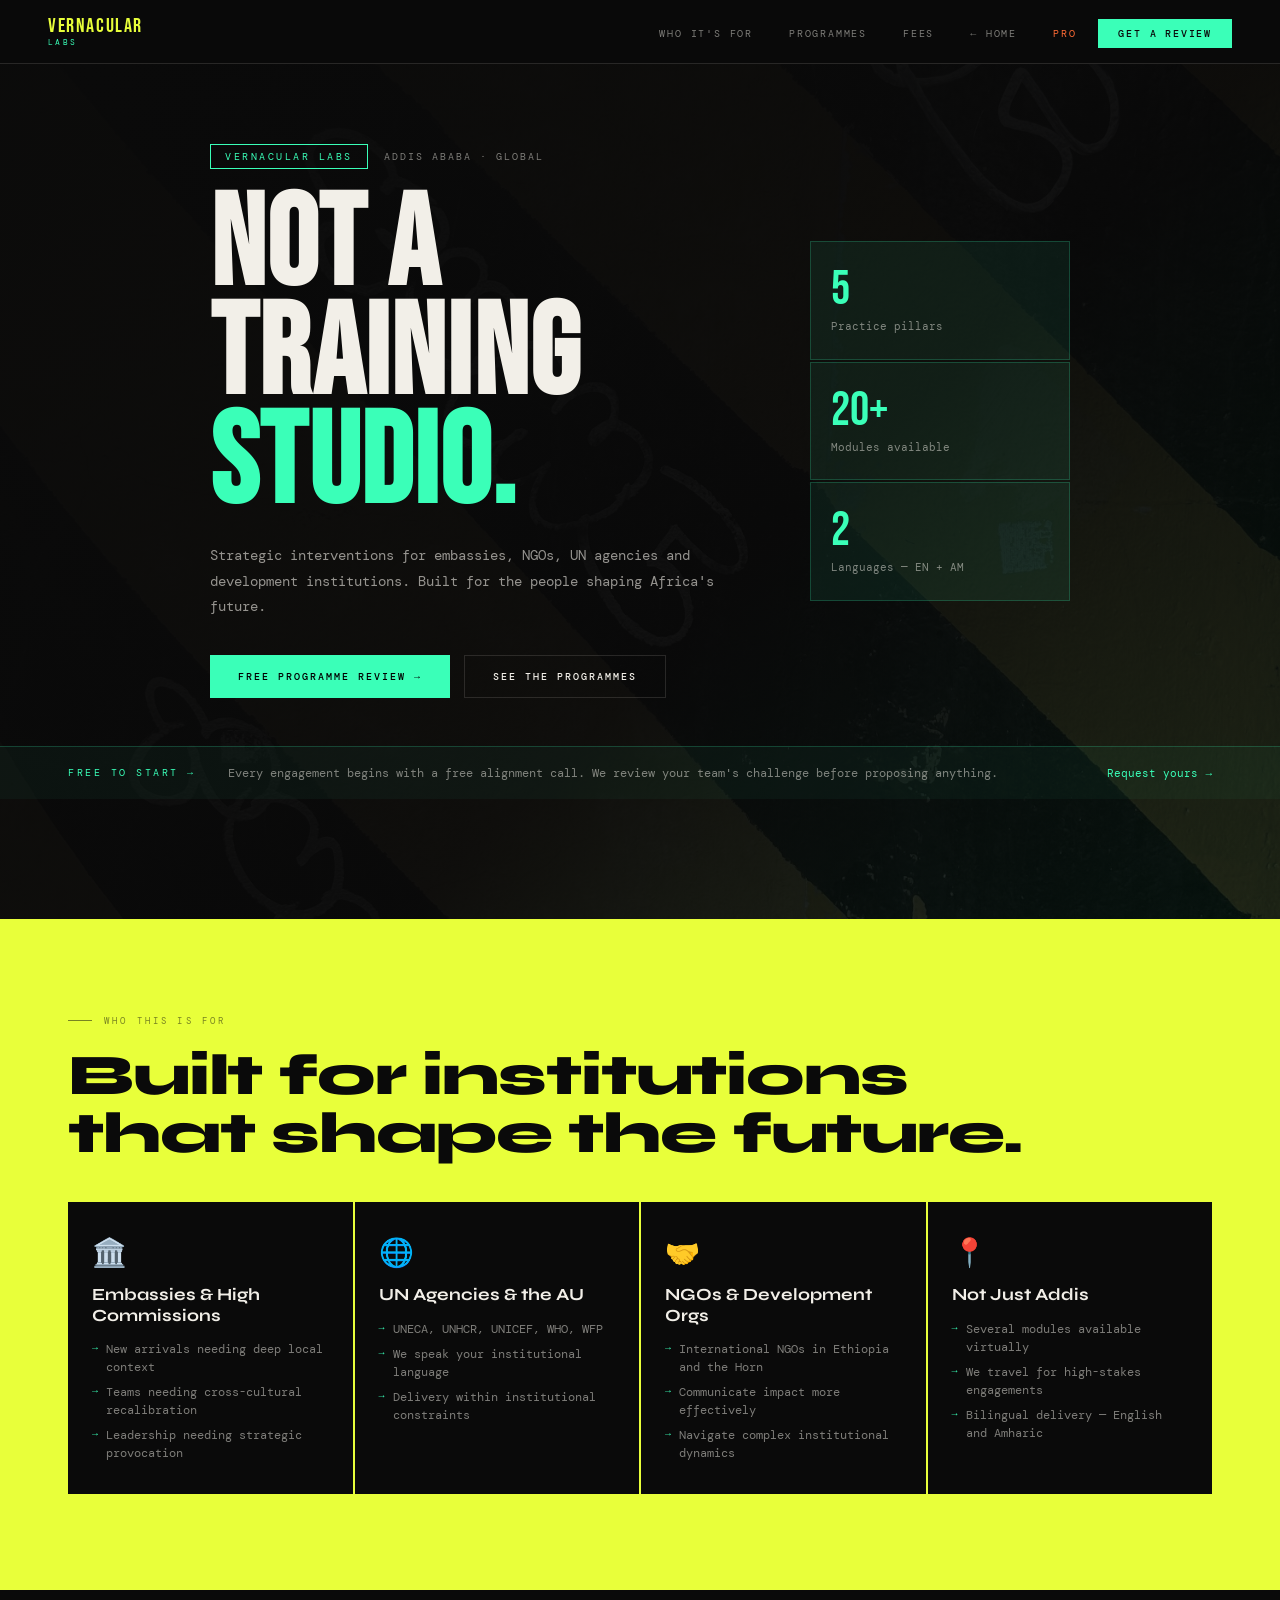
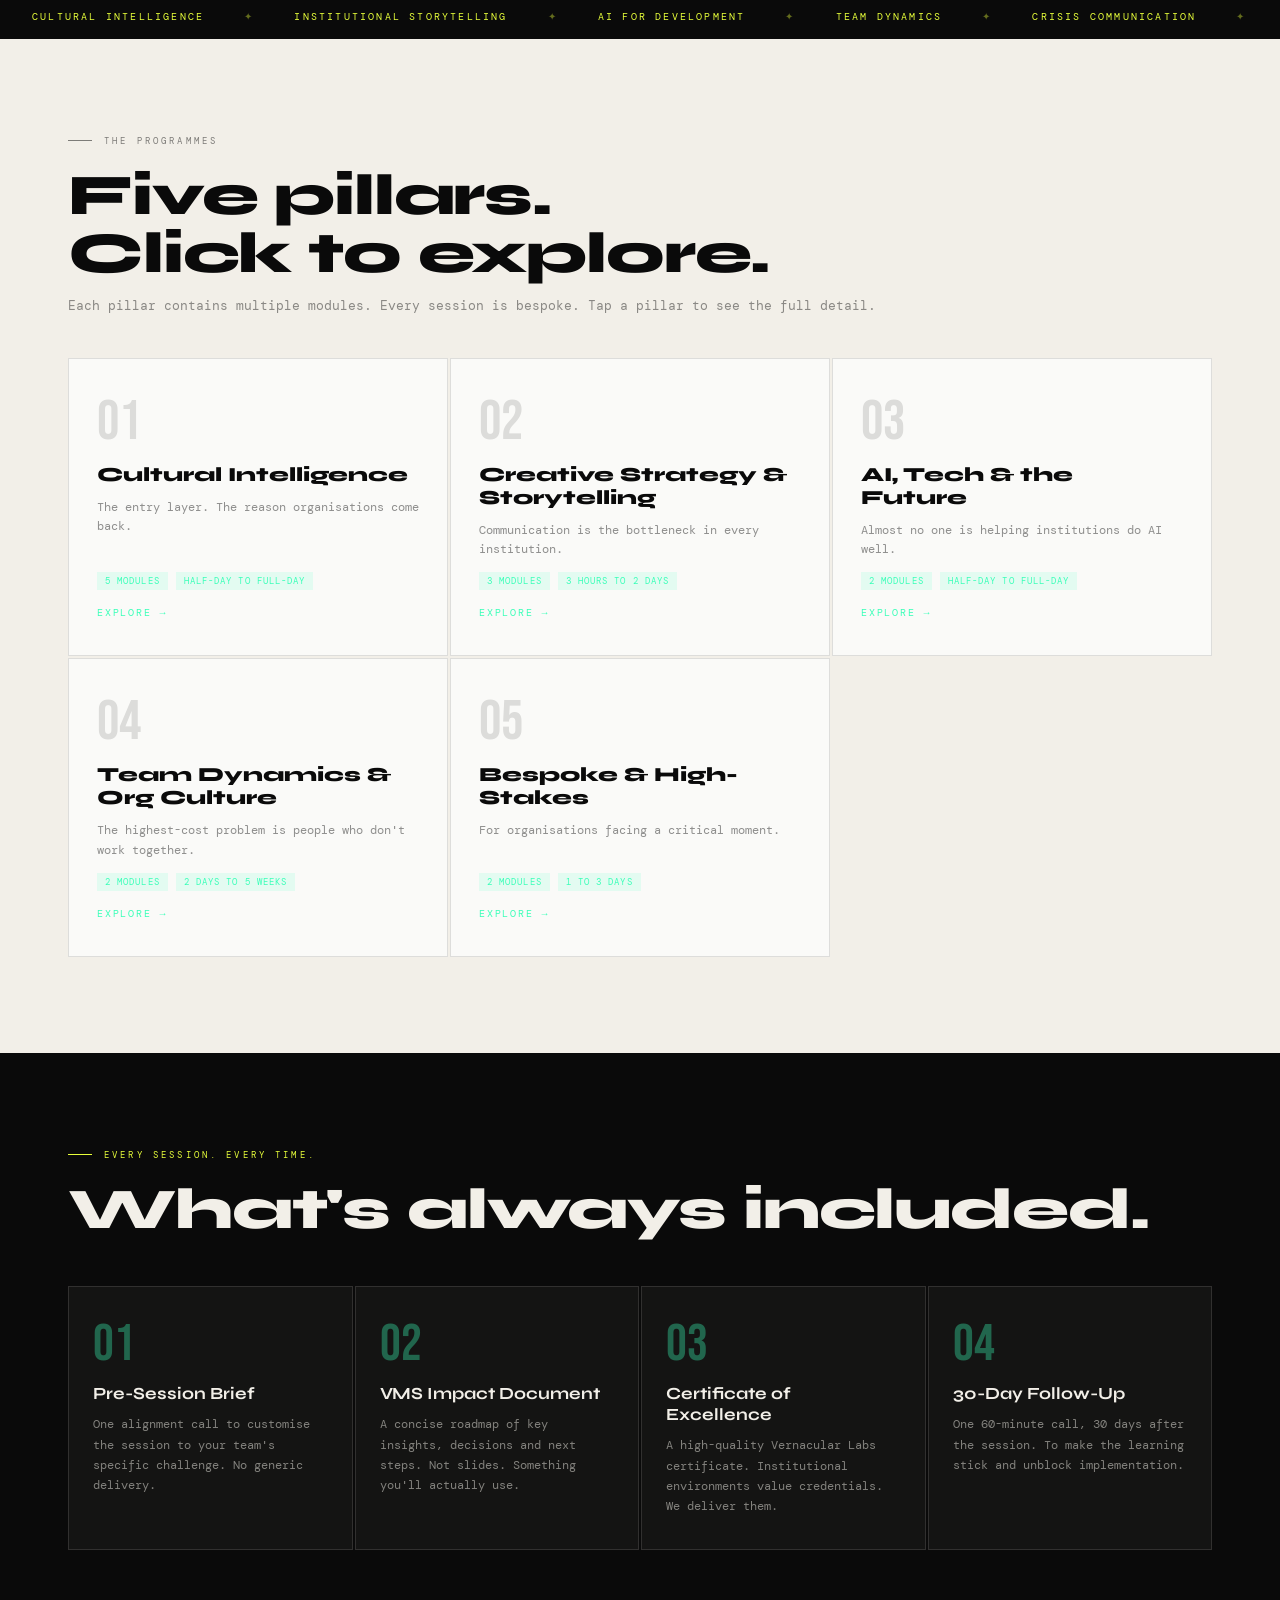
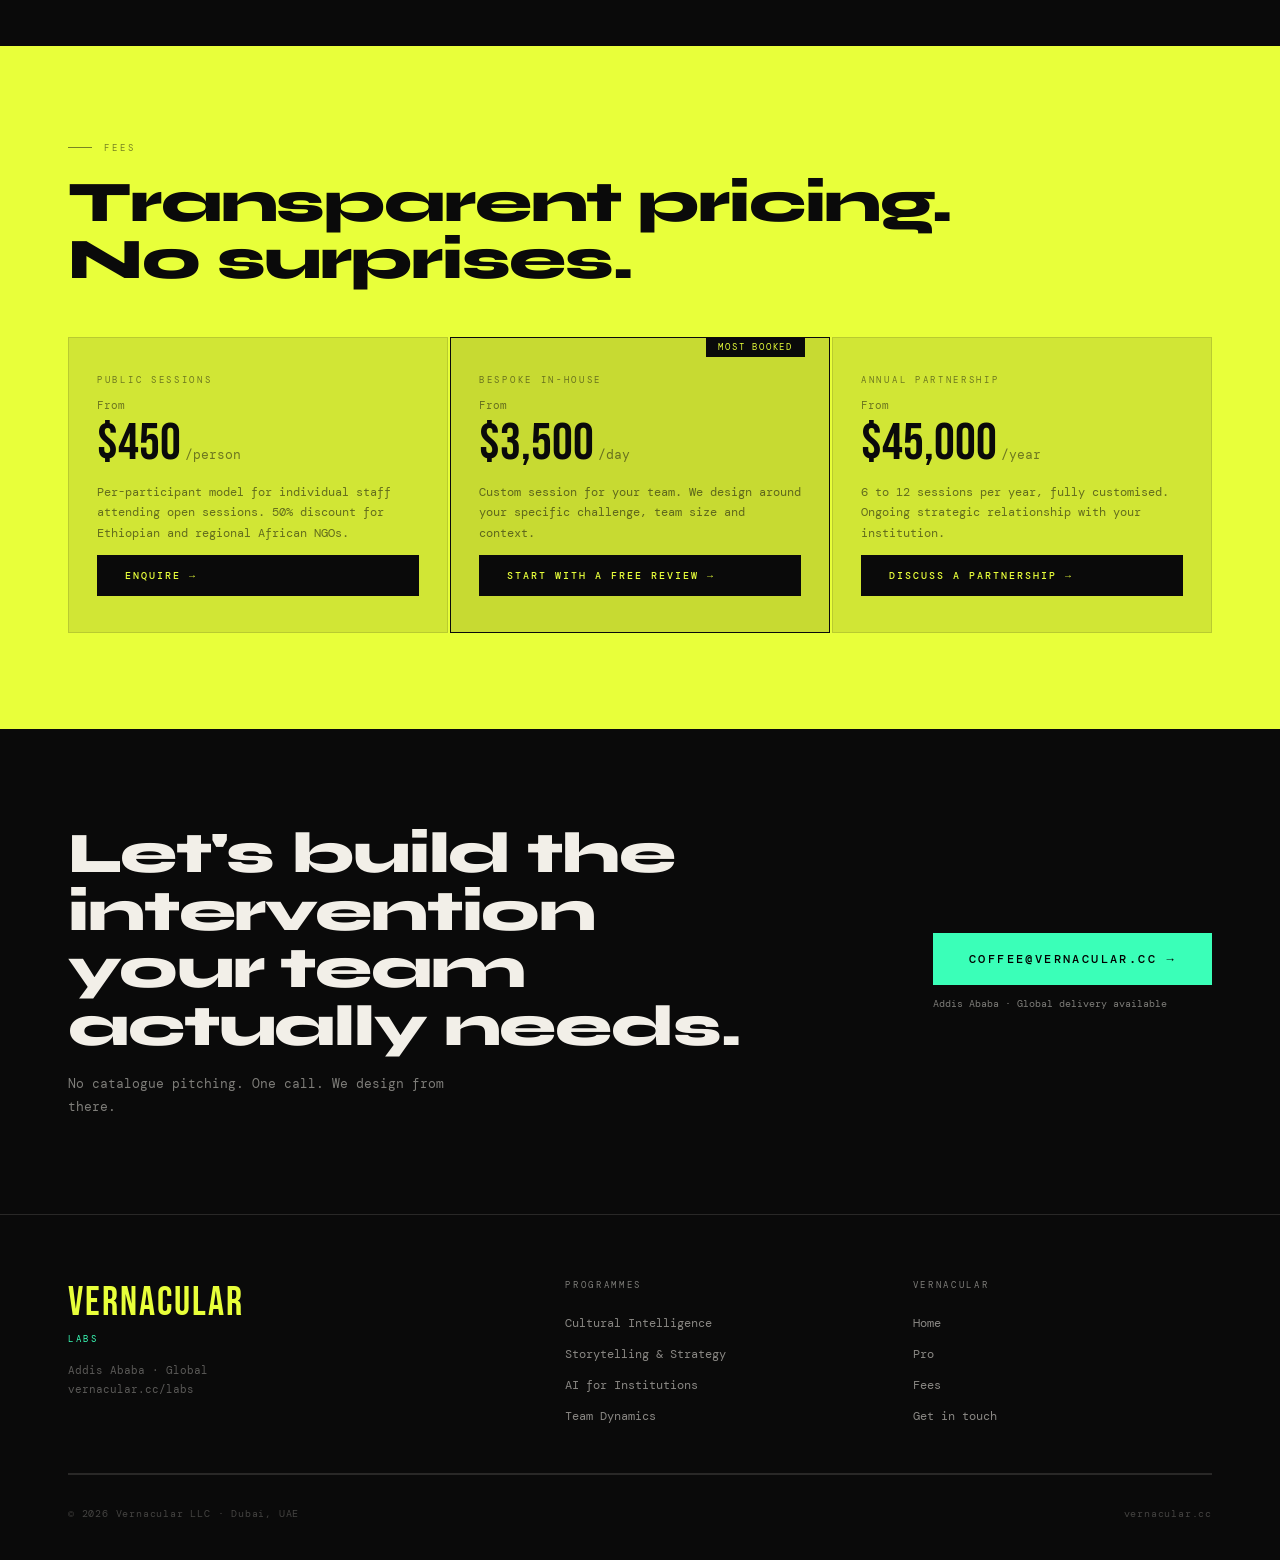
==== commit bea9b601: "v2 wbsite update full update" ====
--- a/labs/index.html
+++ b/labs/index.html
@@ -4,446 +4,298 @@
   <meta charset="UTF-8">
   <meta name="viewport" content="width=device-width, initial-scale=1.0">
   <title>Vernacular Labs — Strategic Workshop Studio | Addis Ababa & Global</title>
-  <meta name="description" content="A strategic intervention studio for embassies, NGOs, UN agencies and development institutions. Cultural intelligence, storytelling, AI and leadership workshops. Based in Addis Ababa, available globally.">
-  <meta name="keywords" content="workshops, cultural intelligence, NGO training, embassy, UN, AU, Addis Ababa, institutional training, Africa, storytelling, Vernacular Labs">
+  <meta name="description" content="Strategic intervention studio for embassies, NGOs, UN agencies and development institutions. Cultural intelligence, storytelling, AI and leadership. Addis Ababa and global.">
   <meta property="og:title" content="Vernacular Labs — Strategic Workshop Studio">
-  <meta property="og:description" content="Not a training company. A strategic intervention studio for institutions that shape Africa's future. Cultural intelligence, storytelling, AI, leadership.">
   <meta property="og:url" content="https://vernacular.cc/labs">
   <link rel="canonical" href="https://vernacular.cc/labs/">
+  <link rel="icon" type="image/svg+xml" href="../assets/favicon.svg">
   <link rel="stylesheet" href="../css/system.css">
   <link rel="stylesheet" href="../css/labs.css">
+  <!-- Google tag (gtag.js) -->
+  <script async src="https://www.googletagmanager.com/gtag/js?id=G-Y31WTXG2T3"></script>
+  <script>
+    window.dataLayer = window.dataLayer || [];
+    function gtag(){dataLayer.push(arguments);}
+    gtag('js', new Date());
+    gtag('config', 'G-Y31WTXG2T3');
+  </script>
 </head>
-<body class="theme-labs">
-
-  <!-- NAV -->
-  <nav class="v-nav" role="navigation">
-    <div>
+<body>
+
+  <nav class="v-nav v-nav--dark">
+    <div class="v-nav__brand">
       <div class="v-nav__logo"><a href="../index.html" style="color:inherit;">VERNACULAR</a></div>
-      <div class="v-nav__logo-sub" style="color:var(--labs-accent);opacity:0.8;">LABS</div>
-    </div>
-    <button class="v-nav__burger" aria-label="Toggle menu">
-      <span></span><span></span><span></span>
-    </button>
+      <div class="v-nav__sub" style="color:var(--labs-accent);">LABS</div>
+    </div>
+    <button class="v-nav__burger" aria-label="Menu"><span></span><span></span><span></span></button>
     <ul class="v-nav__links">
+      <li><a href="#for-you">Who It's For</a></li>
       <li><a href="#pillars">Programmes</a></li>
-      <li><a href="#who">Who It's For</a></li>
-      <li><a href="#pricing">Investment</a></li>
-      <li><a href="../index.html">← Vernacular</a></li>
-      <li><a href="mailto:coffee@vernacular.cc?subject=Vernacular%20Labs%20Programme%20Enquiry" class="nav-cta" style="background:var(--labs-accent);color:#000;">Get a programme review</a></li>
+      <li><a href="#fees">Fees</a></li>
+      <li><a href="../index.html">← Home</a></li>
+      <li><a href="../pro/index.html" class="nav-sub-pro">Pro</a></li>
+      <li><a href="mailto:coffee@vernacular.cc?subject=Labs%20Programme%20Review" class="nav-pill" style="background:var(--labs-accent);color:#000;">Get a review</a></li>
     </ul>
   </nav>
 
-  <!-- HERO -->
-  <section id="hero" class="labs-hero">
+  <!-- HERO — DARK with image -->
+  <section class="s-dark labs-hero section-pad--lg">
     <div class="labs-hero__bg">
       <img src="../assets/images/texture-graffiti.jpg" alt="" aria-hidden="true">
       <div class="labs-hero__overlay"></div>
     </div>
     <div class="container labs-hero__inner">
       <div class="labs-hero__content">
-        <div class="labs-hero__eyebrow reveal">
+        <div class="labs-pills reveal">
           <span class="labs-pill">Vernacular Labs</span>
-          <span class="labs-location">Addis Ababa · Global</span>
-        </div>
-        <h1 class="labs-hero__title reveal reveal-delay-1">
-          Not a training<br>
-          company.<br>
-          <span class="labs-signal">A studio.</span>
-        </h1>
-        <p class="labs-hero__desc reveal reveal-delay-2">
-          For embassies, NGOs, UN agencies, the AU, and development institutions that need more than a PowerPoint marathon. Strategic interventions — designed for the people shaping Africa's future.
-        </p>
-        <div class="labs-hero__actions reveal reveal-delay-3">
-          <a href="mailto:coffee@vernacular.cc?subject=Free%20Programme%20Review%20Request" class="v-btn" style="background:var(--labs-accent);color:#000;">Get a free programme review</a>
-          <a href="#pillars" class="v-btn v-btn--ghost">See the programmes</a>
-        </div>
-      </div>
-      <div class="labs-hero__stat-col reveal reveal-delay-2">
-        <div class="labs-stats">
-          <div class="labs-stat">
-            <div class="labs-stat__num">5</div>
-            <div class="labs-stat__label">Practice pillars — from cultural intelligence to crisis comms</div>
-          </div>
-          <div class="labs-stat">
-            <div class="labs-stat__num">20+</div>
-            <div class="labs-stat__label">Modules — half-day to 3-day immersions</div>
-          </div>
-          <div class="labs-stat">
-            <div class="labs-stat__num">2</div>
-            <div class="labs-stat__label">Languages — English & Amharic support available</div>
-          </div>
+          <span class="labs-location-tag">Addis Ababa · Global</span>
+        </div>
+        <h1 class="v-display labs-title reveal rd1">NOT A<br>TRAINING<br><span class="labs-title-accent">STUDIO.</span></h1>
+        <p class="labs-sub reveal rd2">Strategic interventions for embassies, NGOs, UN agencies and development institutions. Built for the people shaping Africa's future.</p>
+        <div class="labs-actions reveal rd3">
+          <a href="mailto:coffee@vernacular.cc?subject=Free%20Programme%20Review" class="v-btn v-btn--labs">Free programme review →</a>
+          <a href="#pillars" class="v-btn v-btn--ghost-dark">See the programmes</a>
+        </div>
+      </div>
+      <div class="labs-hero__stats reveal rd2">
+        <div class="labs-stat">
+          <div class="labs-stat__num">5</div>
+          <div class="labs-stat__label">Practice pillars</div>
+        </div>
+        <div class="labs-stat">
+          <div class="labs-stat__num">20+</div>
+          <div class="labs-stat__label">Modules available</div>
+        </div>
+        <div class="labs-stat">
+          <div class="labs-stat__num">2</div>
+          <div class="labs-stat__label">Languages — EN + AM</div>
         </div>
       </div>
     </div>
     <div class="labs-hero__hook">
       <div class="container">
         <div class="labs-hook-bar reveal">
-          <span class="hook-bar__label">Free to start →</span>
-          <span class="hook-bar__text">Every engagement begins with a free alignment call. We review your team's needs, challenge, and goals before proposing anything.</span>
-          <a href="mailto:coffee@vernacular.cc?subject=Labs%20Free%20Review%20Request" class="hook-bar__cta">Request yours →</a>
+          <span class="lhb-label">Free to start →</span>
+          <span class="lhb-text">Every engagement begins with a free alignment call. We review your team's challenge before proposing anything.</span>
+          <a href="mailto:coffee@vernacular.cc?subject=Free%20Programme%20Review" class="lhb-cta">Request yours →</a>
         </div>
       </div>
     </div>
   </section>
 
-  <!-- POSITIONING STATEMENT -->
-  <section class="labs-position">
-    <div class="container labs-position__inner">
-      <div class="labs-position__left reveal">
-        <div class="v-label" style="--signal:var(--labs-accent);"><span class="num">01</span> The gap we fill</div>
-      </div>
-      <div class="labs-position__right">
-        <p class="labs-position__pull reveal">
-          The institutional training market in Addis Ababa is dominated by mediocrity.
-        </p>
-        <div class="labs-position__tiers reveal reveal-delay-1">
-          <div class="tier-item tier-item--cross">
-            <div class="tier-item__name">UNITAR, AU Commission</div>
-            <div class="tier-item__note">High legitimacy. Slow. Procedural. Not customizable.</div>
-          </div>
-          <div class="tier-item tier-item--cross">
-            <div class="tier-item__name">McKinsey Academy, Deloitte</div>
-            <div class="tier-item__note">Corporate machines. Built for enterprise, not development context.</div>
-          </div>
-          <div class="tier-item tier-item--cross">
-            <div class="tier-item__name">CALD, Bridge, GLOMACS</div>
-            <div class="tier-item__note">Affordable, locally present. Thin on international credibility.</div>
-          </div>
-          <div class="tier-item tier-item--us">
-            <div class="tier-item__name">Vernacular Labs</div>
-            <div class="tier-item__note">World-class credentials. Locally embedded. Genuinely creative methodology. Not flying in. Already here.</div>
-          </div>
-        </div>
-      </div>
-    </div>
-  </section>
-
-  <!-- PILLARS -->
-  <section id="pillars" class="labs-pillars">
+  <!-- WHO IT'S FOR — YELLOW (top priority) -->
+  <section id="for-you" class="s-yellow section-pad">
     <div class="container">
-      <div class="labs-pillars__header reveal">
-        <div class="v-label" style="--signal:var(--labs-accent);"><span class="num">02</span> The programmes</div>
-        <h2 class="v-heading">Five pillars.<br>Countless configurations.</h2>
-        <p class="v-body reveal reveal-delay-1">Every session is bespoke. These are the domains we work across.</p>
-      </div>
-
-      <!-- Pillar 01 -->
-      <div class="labs-pillar reveal">
-        <div class="labs-pillar__header">
-          <div class="labs-pillar__num">01</div>
-          <div class="labs-pillar__info">
-            <div class="labs-pillar__title">Cultural Intelligence</div>
-            <div class="labs-pillar__sub">The entry layer. The reason organisations come back.</div>
-          </div>
-          <div class="labs-pillar__tag">Entry-level · All organisations</div>
-        </div>
-        <div class="labs-pillar__body">
-          <p class="v-body">Cultural intelligence is not cultural sensitivity training. It's deep, practical exploration of how culture shapes thought, behaviour, communication, and power — with Africa and Ethiopia specifically at the centre. Addis Ababa is the world's most concentrated intersection of African, diplomatic, and international institutional culture. We operate from inside this context.</p>
-          <div class="labs-modules">
-            <div class="labs-module">
-              <div class="lm-title">The Addis Vernacular: A Diplomat's Immersion</div>
-              <div class="lm-meta"><span>Full day</span><span>8–12 participants</span><span>Living Lab — field-based</span></div>
-              <p class="lm-desc">Decoding the unspoken context of Addis Ababa. Coffee chat culture, high-context hierarchies, what your pre-departure briefing got wrong. Morning briefing followed by a guided scavenger hunt in the city.</p>
-            </div>
-            <div class="labs-module">
-              <div class="lm-title">High-Context Leadership: The AU &amp; UNECA Code</div>
-              <div class="lm-meta"><span>4 hours</span><span>15–20 participants</span><span>Interactive case studies</span></div>
-              <p class="lm-desc">The molecular structure of decision-making in pan-African institutions. How to read power, read rooms, and read processes inside the AU/UN system.</p>
-            </div>
-            <div class="labs-module">
-              <div class="lm-title">Reading the Room</div>
-              <div class="lm-meta"><span>Full day</span><span>Up to 20 participants</span><span>Scenario roleplay</span></div>
-              <p class="lm-desc">Cross-cultural communication for teams operating across multiple cultures. How power, time, silence, disagreement, trust, and humour differ — and how to adapt in real time.</p>
-            </div>
-            <div class="labs-module">
-              <div class="lm-title">The Africa Lens</div>
-              <div class="lm-meta"><span>Full day</span><span>Up to 20 participants</span><span>Structured debate</span></div>
-              <p class="lm-desc">For global organisations whose HQ is elsewhere. Designed to shift default Western narratives about Africa — not with lectures, but with perspective shifts and structured debate.</p>
-            </div>
-            <div class="labs-module">
-              <div class="lm-title">Protocol &amp; Presence</div>
-              <div class="lm-meta"><span>Half day</span><span>Up to 25 participants</span><span>Interactive briefing</span></div>
-              <p class="lm-desc">The unwritten rules. Communication styles, hierarchy, hospitality, negotiation, religious calendar. Practical and specific to Ethiopia and East Africa.</p>
-            </div>
-          </div>
-        </div>
-      </div>
-
-      <!-- Pillar 02 -->
-      <div class="labs-pillar reveal">
-        <div class="labs-pillar__header">
-          <div class="labs-pillar__num">02</div>
-          <div class="labs-pillar__info">
-            <div class="labs-pillar__title">Creative Strategy &amp; Storytelling</div>
-            <div class="labs-pillar__sub">Communication is the bottleneck in every international organisation.</div>
-          </div>
-          <div class="labs-pillar__tag">Communications teams · Programme officers</div>
-        </div>
-        <div class="labs-pillar__body">
-          <p class="v-body">Most institutional communication is dry, defensive, and donor-facing. We fix that. This pillar teaches the craft of narrative — not as a soft skill, but as a strategic asset that determines funding, trust, and impact perception.</p>
-          <div class="labs-modules">
-            <div class="labs-module">
-              <div class="lm-title">The Art of the Institutional Narrative</div>
-              <div class="lm-meta"><span>2 days</span><span>10–15 participants</span><span>Studio workshop</span></div>
-              <p class="lm-desc">Moving from dry donor reporting to human-centric storytelling. Participants bring a "boring" report and rebuild it into a compelling narrative deck or short-form video concept.</p>
-            </div>
-            <div class="labs-module">
-              <div class="lm-title">The Briefing Masterclass: Precision &amp; Imagination</div>
-              <div class="lm-meta"><span>3 hours</span><span>Up to 30 participants</span><span>Spark Sprint</span></div>
-              <p class="lm-desc">How to write briefs that actually spark innovation rather than just compliance. The art of distilling complex problems into single-sentence challenges.</p>
-            </div>
-            <div class="labs-module">
-              <div class="lm-title">Brand for Good</div>
-              <div class="lm-meta"><span>Full day</span><span>Up to 18 leaders</span><span>Strategy workshop</span></div>
-              <p class="lm-desc">How mission-driven organisations treat brand as a strategic asset. Shapes trust, funding, staff attraction, and community credibility. Not logos and colours — the full picture.</p>
-            </div>
-          </div>
-        </div>
-      </div>
-
-      <!-- Pillar 03 -->
-      <div class="labs-pillar reveal">
-        <div class="labs-pillar__header">
-          <div class="labs-pillar__num">03</div>
-          <div class="labs-pillar__info">
-            <div class="labs-pillar__title">AI, Tech &amp; the Future</div>
-            <div class="labs-pillar__sub">Almost no one is helping institutions do AI well.</div>
-          </div>
-          <div class="labs-pillar__tag">Multi-level teams · Strategy &amp; outreach staff</div>
-        </div>
-        <div class="labs-pillar__body">
-          <p class="v-body">The pressure to "do something about AI" is everywhere in institutional settings. But most AI training ignores African data ethics, development context, and the specific workflows of NGOs and diplomatic institutions. We don't.</p>
-          <div class="labs-modules">
-            <div class="labs-module">
-              <div class="lm-title">Ethical AI for Development (GenAI 101)</div>
-              <div class="lm-meta"><span>Full day</span><span>20–25 participants</span><span>Hands-on tinkering session</span></div>
-              <p class="lm-desc">Using Generative AI for strategic budgeting, programme planning, and report synthesis — with a focus on African data ethics and responsible use. Real-time prompting using actual project data. No slide decks.</p>
-            </div>
-            <div class="labs-module">
-              <div class="lm-title">Digital Diplomacy: Engaging the Youth Vernacular</div>
-              <div class="lm-meta"><span>6 hours</span><span>12–15 participants</span><span>Future-Casting session</span></div>
-              <p class="lm-desc">Using technology and social subcultures to reach the Gen Z demographic in Ethiopia and across the continent. Collaborative session with young local Imagineers from the Vernacular network.</p>
-            </div>
-          </div>
-        </div>
-      </div>
-
-      <!-- Pillar 04 -->
-      <div class="labs-pillar reveal">
-        <div class="labs-pillar__header">
-          <div class="labs-pillar__num">04</div>
-          <div class="labs-pillar__info">
-            <div class="labs-pillar__title">Team Dynamics &amp; Org Culture</div>
-            <div class="labs-pillar__sub">The highest-cost problem in international organisations is people who don't work well together.</div>
-          </div>
-          <div class="labs-pillar__tag">Departments · Management teams</div>
-        </div>
-        <div class="labs-pillar__body">
-          <div class="labs-modules">
-            <div class="labs-module">
-              <div class="lm-title">Radical Alignment: The Team Molecular Smasher</div>
-              <div class="lm-meta"><span>2 days · retreat style</span><span>Up to 40 participants</span><span>Facilitated debate &amp; construction</span></div>
-              <p class="lm-desc">Breaking down team silos and re-aligning on the reason for being. Using the VMS to surface friction, challenge assumptions, and rebuild a team charter that people actually believe in.</p>
-            </div>
-            <div class="labs-module">
-              <div class="lm-title">The Pirate Manager: Leading Innovation in Bureaucracy</div>
-              <div class="lm-meta"><span>5-week micro-dose</span><span>10 managers</span><span>Virtual/hybrid weekly sprints</span></div>
-              <p class="lm-desc">How to be a rebel and innovator while working within the rigid constraints of a large institution. 90-minute weekly sessions followed by real-world application tasks.</p>
-            </div>
-          </div>
-        </div>
-      </div>
-
-      <!-- Pillar 05 -->
-      <div class="labs-pillar reveal">
-        <div class="labs-pillar__header">
-          <div class="labs-pillar__num">05</div>
-          <div class="labs-pillar__info">
-            <div class="labs-pillar__title">Bespoke &amp; High-Stakes</div>
-            <div class="labs-pillar__sub">For organisations facing a critical moment.</div>
-          </div>
-          <div class="labs-pillar__tag">Executive leadership · Senior spokespeople</div>
-        </div>
-        <div class="labs-pillar__body">
-          <p class="v-body">The highest-value engagements. Custom design. Highest investment. Highest impact.</p>
-          <div class="labs-modules">
-            <div class="labs-module">
-              <div class="lm-title">The Visionary Off-site: Strategy 2030</div>
-              <div class="lm-meta"><span>3 days</span><span>8–15 executive leaders</span><span>Bespoke immersion</span></div>
-              <p class="lm-desc">High-level strategic planning for leadership teams that need to think differently about the next five years. Curated environment, structured provocation, VMS deep-dive.</p>
-            </div>
-            <div class="labs-module">
-              <div class="lm-title">Crisis Vernacular: Communication Under Pressure</div>
-              <div class="lm-meta"><span>1 day</span><span>5–8 senior spokespeople</span><span>High-fidelity simulation</span></div>
-              <p class="lm-desc">Mastering institutional communication during crises or sensitive diplomatic shifts. Real-time simulation with professional scenario actors to test messaging, composure, and decision-making under fire.</p>
-            </div>
-          </div>
-        </div>
-      </div>
-
-    </div>
-  </section>
-
-  <!-- DELIVERABLES -->
-  <section class="labs-deliverables">
-    <div class="container">
-      <div class="labs-del__header reveal">
-        <div class="v-label" style="--signal:var(--labs-accent);"><span class="num">03</span> What every engagement includes</div>
-        <h2 class="v-heading">Every session.<br>Every time.</h2>
-      </div>
-      <div class="labs-del__grid">
-        <div class="labs-del__item reveal">
-          <div class="labs-del__num">01</div>
-          <div class="labs-del__title">Pre-Session Brief</div>
-          <p class="labs-del__desc">One alignment call to customise the session to your team's specific context, challenge, and goals. No generic delivery. Ever.</p>
-        </div>
-        <div class="labs-del__item reveal reveal-delay-1">
-          <div class="labs-del__num">02</div>
-          <div class="labs-del__title">The VMS Impact Document</div>
-          <p class="labs-del__desc">A concise roadmap of key insights, decisions made, and recommended next steps. Not a set of slides. Something you'll actually use.</p>
-        </div>
-        <div class="labs-del__item reveal reveal-delay-2">
-          <div class="labs-del__num">03</div>
-          <div class="labs-del__title">Certificate of Applied Excellence</div>
-          <p class="labs-del__desc">A high-quality Vernacular Labs certificate that participants can add to their professional record. Institutional environments value credentials. We deliver them.</p>
-        </div>
-        <div class="labs-del__item reveal reveal-delay-3">
-          <div class="labs-del__num">04</div>
-          <div class="labs-del__title">30-Day Follow-Up Session</div>
-          <p class="labs-del__desc">One 60-minute follow-up call for the team lead, 30 days after the session. To assess implementation, unblock problems, and make the learning stick.</p>
-        </div>
-      </div>
-    </div>
-  </section>
-
-  <!-- WHO -->
-  <section id="who" class="labs-who">
-    <div class="container">
-      <div class="v-label reveal" style="--signal:var(--labs-accent);"><span class="num">04</span> Who this is for</div>
-      <div class="labs-who__grid">
-        <div class="labs-who__card reveal">
+      <div class="v-label reveal">Who this is for</div>
+      <h2 class="v-heading reveal rd1">Built for institutions<br>that shape the future.</h2>
+      <div class="labs-who-grid reveal rd2">
+        <div class="labs-who-card">
           <div class="lwc-icon">🏛️</div>
           <div class="lwc-title">Embassies &amp; High Commissions</div>
-          <p class="lwc-desc">New staff arrivals needing deep local context. Existing teams needing cross-cultural recalibration. Diplomatic mission leadership needing strategic provocation.</p>
-        </div>
-        <div class="labs-who__card reveal reveal-delay-1">
+          <ul class="lwc-points">
+            <li>New arrivals needing deep local context</li>
+            <li>Teams needing cross-cultural recalibration</li>
+            <li>Leadership needing strategic provocation</li>
+          </ul>
+        </div>
+        <div class="labs-who-card">
           <div class="lwc-icon">🌐</div>
           <div class="lwc-title">UN Agencies &amp; the AU</div>
-          <p class="lwc-desc">UNECA, UNHCR, UNICEF, WHO, WFP — we understand your mandates. We speak your language and we know how to deliver within institutional constraints without compromising on quality.</p>
-        </div>
-        <div class="labs-who__card reveal reveal-delay-2">
+          <ul class="lwc-points">
+            <li>UNECA, UNHCR, UNICEF, WHO, WFP</li>
+            <li>We speak your institutional language</li>
+            <li>Delivery within institutional constraints</li>
+          </ul>
+        </div>
+        <div class="labs-who-card">
           <div class="lwc-icon">🤝</div>
-          <div class="lwc-title">NGOs &amp; Development Organisations</div>
-          <p class="lwc-desc">International NGOs operating in Ethiopia and across the Horn. Organisations that need to communicate impact better, align teams across cultures, or navigate complex institutional dynamics.</p>
-        </div>
-        <div class="labs-who__card reveal reveal-delay-3">
+          <div class="lwc-title">NGOs &amp; Development Orgs</div>
+          <ul class="lwc-points">
+            <li>International NGOs in Ethiopia and the Horn</li>
+            <li>Communicate impact more effectively</li>
+            <li>Navigate complex institutional dynamics</li>
+          </ul>
+        </div>
+        <div class="labs-who-card">
           <div class="lwc-icon">📍</div>
-          <div class="lwc-title">Globally, Not Just Addis</div>
-          <p class="lwc-desc">Several modules are available virtually or in other locations. The Pirate Manager programme runs entirely in virtual format. We travel for high-stakes engagements.</p>
+          <div class="lwc-title">Not Just Addis</div>
+          <ul class="lwc-points">
+            <li>Several modules available virtually</li>
+            <li>We travel for high-stakes engagements</li>
+            <li>Bilingual delivery — English and Amharic</li>
+          </ul>
         </div>
       </div>
     </div>
   </section>
 
-  <!-- PRICING -->
-  <section id="pricing" class="labs-pricing">
+  <!-- TICKER -->
+  <div class="s-yellow">
+    <div class="v-ticker" style="background:var(--ink);">
+      <div class="v-ticker__track">
+        <span>Cultural Intelligence</span><span class="tick-dot">✦</span>
+        <span>Institutional Storytelling</span><span class="tick-dot">✦</span>
+        <span>AI for Development</span><span class="tick-dot">✦</span>
+        <span>Team Dynamics</span><span class="tick-dot">✦</span>
+        <span>Crisis Communication</span><span class="tick-dot">✦</span>
+        <span>Executive Off-sites</span><span class="tick-dot">✦</span>
+        <span>Cultural Intelligence</span><span class="tick-dot">✦</span>
+        <span>Institutional Storytelling</span><span class="tick-dot">✦</span>
+        <span>AI for Development</span><span class="tick-dot">✦</span>
+        <span>Team Dynamics</span><span class="tick-dot">✦</span>
+        <span>Crisis Communication</span><span class="tick-dot">✦</span>
+        <span>Executive Off-sites</span><span class="tick-dot">✦</span>
+        <span>Cultural Intelligence</span><span class="tick-dot">✦</span>
+        <span>Institutional Storytelling</span><span class="tick-dot">✦</span>
+        <span>AI for Development</span><span class="tick-dot">✦</span>
+        <span>Team Dynamics</span><span class="tick-dot">✦</span>
+      </div>
+    </div>
+  </div>
+
+  <!-- PILLARS — PAPER -->
+  <section id="pillars" class="s-paper section-pad">
     <div class="container">
-      <div class="labs-pricing__header reveal">
-        <div class="v-label" style="--signal:var(--labs-accent);"><span class="num">05</span> The investment</div>
-        <h2 class="v-heading">Transparent pricing.<br>No surprises.</h2>
-        <p class="v-body reveal reveal-delay-1">Every engagement begins with a free review call. We design from there.</p>
-      </div>
-      <div class="labs-price__grid">
-        <div class="labs-price__tier reveal">
-          <div class="lpt-label">A — Public Sessions</div>
-          <div class="lpt-title">Per Participant</div>
-          <div class="lpt-rows">
-            <div class="lpt-row">
-              <span class="lpt-desc">1-day intensive</span>
-              <span class="lpt-price">$450 – $650 / person</span>
-            </div>
-            <div class="lpt-row">
-              <span class="lpt-desc">3–4 day deep dive</span>
-              <span class="lpt-price">$1,500 – $2,200 / person</span>
-            </div>
-          </div>
-          <div class="lpt-note">50% discount for Ethiopian and regional African NGOs</div>
-          <a href="mailto:coffee@vernacular.cc?subject=Public%20Session%20Enquiry" class="v-btn v-btn--ghost" style="width:100%;justify-content:center;margin-top:auto;">Enquire</a>
-        </div>
-        <div class="labs-price__tier labs-price__tier--featured reveal reveal-delay-1">
-          <div class="lpt-badge">Most booked</div>
-          <div class="lpt-label">B — Bespoke Institutional</div>
-          <div class="lpt-title">In-House</div>
-          <div class="lpt-rows">
-            <div class="lpt-row">
-              <span class="lpt-desc">Facilitation day rate</span>
-              <span class="lpt-price">$3,500 – $5,500 / day</span>
-            </div>
-            <div class="lpt-row">
-              <span class="lpt-desc">Multi-day intensive</span>
-              <span class="lpt-price">$9,000 – $18,000</span>
-            </div>
-            <div class="lpt-row">
-              <span class="lpt-desc">Executive off-site (3 days)</span>
-              <span class="lpt-price">$18,000 – $30,000</span>
-            </div>
-          </div>
-          <a href="mailto:coffee@vernacular.cc?subject=Bespoke%20Institutional%20Enquiry" class="v-btn" style="background:var(--labs-accent);color:#000;width:100%;justify-content:center;margin-top:auto;">Start with a free review call</a>
-        </div>
-        <div class="labs-price__tier reveal reveal-delay-2">
-          <div class="lpt-label">C — Ongoing Partnership</div>
-          <div class="lpt-title">Retainer</div>
-          <div class="lpt-rows">
-            <div class="lpt-row">
-              <span class="lpt-desc">Cultural intelligence help-desk</span>
-              <span class="lpt-price">$5,000 – $10,000 / month</span>
-            </div>
-            <div class="lpt-row">
-              <span class="lpt-desc">Annual programme (6–12 sessions)</span>
-              <span class="lpt-price">$45,000 – $80,000 / year</span>
-            </div>
-          </div>
-          <a href="mailto:coffee@vernacular.cc?subject=Annual%20Partnership%20Enquiry" class="v-btn v-btn--ghost" style="width:100%;justify-content:center;margin-top:auto;">Discuss a partnership</a>
-        </div>
-      </div>
-      <div class="labs-price__note reveal">
-        <strong>All sessions include:</strong> pre-session brief, facilitation, materials, VMS Impact Document, Certificate of Applied Excellence, and 30-day follow-up. Travel outside Addis Ababa billed separately. The investment reflects 20+ years of global experience and a collective network. The Picasso Principle applies.
+      <div class="v-label reveal">The programmes</div>
+      <h2 class="v-heading reveal rd1">Five pillars.<br>Click to explore.</h2>
+      <p class="v-body reveal rd2" style="margin-top:12px;margin-bottom:40px;">Each pillar contains multiple modules. Every session is bespoke. Tap a pillar to see the full detail.</p>
+      <div class="pillars-grid reveal rd2">
+
+        <button class="pillar-card" data-modal="modal-01">
+          <div class="pillar-card__num">01</div>
+          <div class="pillar-card__title">Cultural Intelligence</div>
+          <div class="pillar-card__sub">The entry layer. The reason organisations come back.</div>
+          <div class="pillar-card__meta"><span>5 modules</span><span>Half-day to full-day</span></div>
+          <div class="pillar-card__cta">Explore →</div>
+        </button>
+
+        <button class="pillar-card" data-modal="modal-02">
+          <div class="pillar-card__num">02</div>
+          <div class="pillar-card__title">Creative Strategy &amp; Storytelling</div>
+          <div class="pillar-card__sub">Communication is the bottleneck in every institution.</div>
+          <div class="pillar-card__meta"><span>3 modules</span><span>3 hours to 2 days</span></div>
+          <div class="pillar-card__cta">Explore →</div>
+        </button>
+
+        <button class="pillar-card" data-modal="modal-03">
+          <div class="pillar-card__num">03</div>
+          <div class="pillar-card__title">AI, Tech &amp; the Future</div>
+          <div class="pillar-card__sub">Almost no one is helping institutions do AI well.</div>
+          <div class="pillar-card__meta"><span>2 modules</span><span>Half-day to full-day</span></div>
+          <div class="pillar-card__cta">Explore →</div>
+        </button>
+
+        <button class="pillar-card" data-modal="modal-04">
+          <div class="pillar-card__num">04</div>
+          <div class="pillar-card__title">Team Dynamics &amp; Org Culture</div>
+          <div class="pillar-card__sub">The highest-cost problem is people who don't work together.</div>
+          <div class="pillar-card__meta"><span>2 modules</span><span>2 days to 5 weeks</span></div>
+          <div class="pillar-card__cta">Explore →</div>
+        </button>
+
+        <button class="pillar-card pillar-card--bespoke" data-modal="modal-05">
+          <div class="pillar-card__num">05</div>
+          <div class="pillar-card__title">Bespoke &amp; High-Stakes</div>
+          <div class="pillar-card__sub">For organisations facing a critical moment.</div>
+          <div class="pillar-card__meta"><span>2 modules</span><span>1 to 3 days</span></div>
+          <div class="pillar-card__cta">Explore →</div>
+        </button>
+
       </div>
     </div>
   </section>
 
-  <!-- CTA -->
-  <section class="labs-cta">
+  <!-- WHAT'S INCLUDED — DARK -->
+  <section class="s-dark section-pad">
     <div class="container">
-      <div class="labs-cta__inner reveal">
-        <div class="labs-cta__text">
-          <h2 class="v-heading">Let's build the intervention<br>your team actually needs.</h2>
-          <p class="v-body">No generic off-the-shelf programmes. One alignment call. We design from there.</p>
-        </div>
-        <div class="labs-cta__action">
-          <a href="mailto:coffee@vernacular.cc?subject=Vernacular%20Labs%20Free%20Review%20Request" class="v-btn" style="background:var(--labs-accent);color:#000;">coffee@vernacular.cc →</a>
-          <div class="labs-cta__locations">Addis Ababa · Global delivery available</div>
+      <div class="v-label reveal">Every session. Every time.</div>
+      <h2 class="v-heading reveal rd1">What's always included.</h2>
+      <div class="labs-included-grid reveal rd2">
+        <div class="inc-item">
+          <div class="inc-num">01</div>
+          <div class="inc-title">Pre-Session Brief</div>
+          <div class="inc-desc">One alignment call to customise the session to your team's specific challenge. No generic delivery.</div>
+        </div>
+        <div class="inc-item">
+          <div class="inc-num">02</div>
+          <div class="inc-title">VMS Impact Document</div>
+          <div class="inc-desc">A concise roadmap of key insights, decisions and next steps. Not slides. Something you'll actually use.</div>
+        </div>
+        <div class="inc-item">
+          <div class="inc-num">03</div>
+          <div class="inc-title">Certificate of Excellence</div>
+          <div class="inc-desc">A high-quality Vernacular Labs certificate. Institutional environments value credentials. We deliver them.</div>
+        </div>
+        <div class="inc-item">
+          <div class="inc-num">04</div>
+          <div class="inc-title">30-Day Follow-Up</div>
+          <div class="inc-desc">One 60-minute call, 30 days after the session. To make the learning stick and unblock implementation.</div>
         </div>
       </div>
     </div>
   </section>
 
-  <!-- FOOTER -->
+  <!-- FEES — YELLOW -->
+  <section id="fees" class="s-yellow section-pad">
+    <div class="container">
+      <div class="v-label reveal">Fees</div>
+      <h2 class="v-heading reveal rd1">Transparent pricing.<br>No surprises.</h2>
+      <div class="labs-fees-grid reveal rd2">
+        <div class="labs-fee-card">
+          <div class="lfc-tier">Public Sessions</div>
+          <div class="lfc-from">From</div>
+          <div class="lfc-price">$450<span>/person</span></div>
+          <div class="lfc-note">Per-participant model for individual staff attending open sessions. 50% discount for Ethiopian and regional African NGOs.</div>
+          <a href="mailto:coffee@vernacular.cc?subject=Public%20Session%20Enquiry" class="v-btn v-btn--ink">Enquire →</a>
+        </div>
+        <div class="labs-fee-card labs-fee-card--featured">
+          <div class="lfc-badge">Most booked</div>
+          <div class="lfc-tier">Bespoke In-House</div>
+          <div class="lfc-from">From</div>
+          <div class="lfc-price">$3,500<span>/day</span></div>
+          <div class="lfc-note">Custom session for your team. We design around your specific challenge, team size and context.</div>
+          <a href="mailto:coffee@vernacular.cc?subject=Bespoke%20Session%20Enquiry" class="v-btn v-btn--ink">Start with a free review →</a>
+        </div>
+        <div class="labs-fee-card">
+          <div class="lfc-tier">Annual Partnership</div>
+          <div class="lfc-from">From</div>
+          <div class="lfc-price">$45,000<span>/year</span></div>
+          <div class="lfc-note">6 to 12 sessions per year, fully customised. Ongoing strategic relationship with your institution.</div>
+          <a href="mailto:coffee@vernacular.cc?subject=Annual%20Partnership%20Enquiry" class="v-btn v-btn--ink">Discuss a partnership →</a>
+        </div>
+      </div>
+    </div>
+  </section>
+
+  <!-- CTA — DARK -->
+  <section class="s-dark section-pad labs-cta-section">
+    <div class="container labs-cta-inner">
+      <div class="reveal">
+        <h2 class="v-heading">Let's build the intervention<br>your team actually needs.</h2>
+        <p class="v-body" style="margin-top:16px;max-width:420px;">No catalogue pitching. One call. We design from there.</p>
+      </div>
+      <div class="reveal rd2">
+        <a href="mailto:coffee@vernacular.cc?subject=Vernacular%20Labs%20Free%20Review" class="v-btn v-btn--labs" style="font-size:12px;padding:18px 36px;">coffee@vernacular.cc →</a>
+        <div style="font-family:var(--font-mono);font-size:10px;color:var(--muted-dark);margin-top:12px;">Addis Ababa · Global delivery available</div>
+      </div>
+    </div>
+  </section>
+
   <footer class="v-footer">
     <div class="container">
-      <div class="v-footer__inner">
+      <div class="v-footer__grid">
         <div>
           <div class="v-footer__brand">VERNACULAR</div>
           <div class="v-footer__tagline" style="color:var(--labs-accent);">LABS</div>
-          <p class="v-body" style="margin-top:16px;font-size:12px;">Addis Ababa, Ethiopia · Global<br>vernacular.cc/labs</p>
+          <p style="margin-top:16px;font-family:var(--font-mono);font-size:11px;color:rgba(242,239,232,0.35);line-height:1.7;">Addis Ababa · Global<br>vernacular.cc/labs</p>
         </div>
         <div>
           <div class="v-footer__col-title">Programmes</div>
           <ul class="v-footer__links">
             <li><a href="#pillars">Cultural Intelligence</a></li>
-            <li><a href="#pillars">Creative Strategy &amp; Storytelling</a></li>
-            <li><a href="#pillars">AI &amp; Tech for Institutions</a></li>
-            <li><a href="#pillars">Team Dynamics &amp; Org Culture</a></li>
+            <li><a href="#pillars">Storytelling &amp; Strategy</a></li>
+            <li><a href="#pillars">AI for Institutions</a></li>
+            <li><a href="#pillars">Team Dynamics</a></li>
           </ul>
         </div>
         <div>
@@ -451,19 +303,226 @@
           <ul class="v-footer__links">
             <li><a href="../index.html">Home</a></li>
             <li><a href="../pro/index.html">Pro</a></li>
-            <li><a href="#pricing">Investment</a></li>
+            <li><a href="#fees">Fees</a></li>
             <li><a href="mailto:coffee@vernacular.cc">Get in touch</a></li>
           </ul>
         </div>
       </div>
-      <div class="v-rule"></div>
+      <div class="v-rule-dark"></div>
       <div class="v-footer__bottom">
-        <span>© 2026 Vernacular LLC · Dubai, UAE · All rights reserved</span>
+        <span>© 2026 Vernacular LLC · Dubai, UAE</span>
         <span>vernacular.cc</span>
       </div>
     </div>
   </footer>
 
+  <!-- MODALS -->
+  <div class="v-modal-overlay" id="modal-01">
+    <div class="v-modal">
+      <div class="v-modal__header">
+        <div class="v-modal__tag">Pillar 01</div>
+        <div class="v-modal__title">Cultural Intelligence</div>
+        <button class="v-modal__close" data-close>Close ×</button>
+      </div>
+      <div class="v-modal__body">
+        <div class="v-modal__section">
+          <div class="v-modal__section-title">What it is</div>
+          <p style="font-family:var(--font-mono);font-size:13px;color:var(--muted-dark);line-height:1.8;margin-bottom:20px;">Not cultural sensitivity training. Deep, practical exploration of how culture shapes thought, behaviour, communication and power — with Africa and Ethiopia specifically at the centre.</p>
+        </div>
+        <div class="v-modal__section">
+          <div class="v-modal__section-title">Modules</div>
+          <div class="v-modal__modules">
+            <div class="v-modal__module">
+              <div class="v-modal__module-title">The Addis Vernacular: A Diplomat's Immersion</div>
+              <div class="v-modal__module-meta"><span>Full day</span><span>8–12 people</span><span>Field-based</span></div>
+              <div class="v-modal__module-desc">Decoding the unspoken context of Addis. Coffee culture, high-context hierarchies, what your pre-departure briefing got wrong. Morning briefing followed by a guided city scavenger hunt.</div>
+            </div>
+            <div class="v-modal__module">
+              <div class="v-modal__module-title">High-Context Leadership: The AU and UNECA Code</div>
+              <div class="v-modal__module-meta"><span>4 hours</span><span>15–20 people</span><span>Case studies</span></div>
+              <div class="v-modal__module-desc">How to read power, read rooms and read processes inside AU/UN institutions. The molecular structure of pan-African decision-making.</div>
+            </div>
+            <div class="v-modal__module">
+              <div class="v-modal__module-title">Reading the Room</div>
+              <div class="v-modal__module-meta"><span>Full day</span><span>Up to 20</span><span>Roleplay</span></div>
+              <div class="v-modal__module-desc">How power, time, silence, disagreement and trust differ across cultures — and how to adapt in real time.</div>
+            </div>
+            <div class="v-modal__module">
+              <div class="v-modal__module-title">The Africa Lens</div>
+              <div class="v-modal__module-meta"><span>Full day</span><span>Up to 20</span><span>Structured debate</span></div>
+              <div class="v-modal__module-desc">For global organisations whose HQ is elsewhere. Shifts default Western narratives about Africa with perspective and structured debate — not lectures.</div>
+            </div>
+            <div class="v-modal__module">
+              <div class="v-modal__module-title">Protocol and Presence</div>
+              <div class="v-modal__module-meta"><span>Half day</span><span>Up to 25</span><span>Interactive briefing</span></div>
+              <div class="v-modal__module-desc">The unwritten rules. Communication, hierarchy, hospitality, negotiation, religious calendar. Specific to Ethiopia and East Africa.</div>
+            </div>
+          </div>
+        </div>
+        <a href="mailto:coffee@vernacular.cc?subject=Cultural%20Intelligence%20Enquiry" class="v-btn v-btn--labs" style="margin-top:24px;">Enquire about this pillar →</a>
+      </div>
+    </div>
+  </div>
+
+  <div class="v-modal-overlay" id="modal-02">
+    <div class="v-modal">
+      <div class="v-modal__header">
+        <div class="v-modal__tag">Pillar 02</div>
+        <div class="v-modal__title">Creative Strategy &amp; Storytelling</div>
+        <button class="v-modal__close" data-close>Close ×</button>
+      </div>
+      <div class="v-modal__body">
+        <div class="v-modal__section">
+          <div class="v-modal__section-title">What it is</div>
+          <p style="font-family:var(--font-mono);font-size:13px;color:var(--muted-dark);line-height:1.8;margin-bottom:20px;">Most institutional communication is dry, defensive and donor-facing. This pillar teaches narrative as a strategic asset — not a soft skill — that determines funding, trust and impact perception.</p>
+        </div>
+        <div class="v-modal__section">
+          <div class="v-modal__section-title">Modules</div>
+          <div class="v-modal__modules">
+            <div class="v-modal__module">
+              <div class="v-modal__module-title">The Art of the Institutional Narrative</div>
+              <div class="v-modal__module-meta"><span>2 days</span><span>10–15 people</span><span>Studio workshop</span></div>
+              <div class="v-modal__module-desc">Moving from dry donor reporting to human-centric storytelling. Participants bring a boring report and rebuild it into something compelling.</div>
+            </div>
+            <div class="v-modal__module">
+              <div class="v-modal__module-title">The Briefing Masterclass</div>
+              <div class="v-modal__module-meta"><span>3 hours</span><span>Up to 30</span><span>Spark Sprint</span></div>
+              <div class="v-modal__module-desc">How to write briefs that actually spark innovation rather than just compliance. The art of distilling complex problems into single-sentence challenges.</div>
+            </div>
+            <div class="v-modal__module">
+              <div class="v-modal__module-title">Brand for Good</div>
+              <div class="v-modal__module-meta"><span>Full day</span><span>Up to 18</span><span>Strategy workshop</span></div>
+              <div class="v-modal__module-desc">How mission-driven organisations treat brand as a strategic asset. Shapes trust, funding, staff attraction and community credibility.</div>
+            </div>
+          </div>
+        </div>
+        <a href="mailto:coffee@vernacular.cc?subject=Storytelling%20Workshop%20Enquiry" class="v-btn v-btn--labs" style="margin-top:24px;">Enquire about this pillar →</a>
+      </div>
+    </div>
+  </div>
+
+  <div class="v-modal-overlay" id="modal-03">
+    <div class="v-modal">
+      <div class="v-modal__header">
+        <div class="v-modal__tag">Pillar 03</div>
+        <div class="v-modal__title">AI, Tech &amp; the Future</div>
+        <button class="v-modal__close" data-close>Close ×</button>
+      </div>
+      <div class="v-modal__body">
+        <div class="v-modal__section">
+          <div class="v-modal__section-title">What it is</div>
+          <p style="font-family:var(--font-mono);font-size:13px;color:var(--muted-dark);line-height:1.8;margin-bottom:20px;">The pressure to "do something about AI" is everywhere. Most AI training ignores African data ethics, development context and the specific workflows of NGOs and diplomatic institutions. We don't.</p>
+        </div>
+        <div class="v-modal__section">
+          <div class="v-modal__section-title">Modules</div>
+          <div class="v-modal__modules">
+            <div class="v-modal__module">
+              <div class="v-modal__module-title">Ethical AI for Development (GenAI 101)</div>
+              <div class="v-modal__module-meta"><span>Full day</span><span>20–25 people</span><span>Hands-on session</span></div>
+              <div class="v-modal__module-desc">Using GenAI for programme planning, budgeting and reporting — with a focus on African data ethics. Real-time prompting using actual project data. No slide decks.</div>
+            </div>
+            <div class="v-modal__module">
+              <div class="v-modal__module-title">Digital Diplomacy: Engaging the Youth Vernacular</div>
+              <div class="v-modal__module-meta"><span>6 hours</span><span>12–15 people</span><span>Future-Casting</span></div>
+              <div class="v-modal__module-desc">Using tech and social subcultures to reach Gen Z across Ethiopia and the continent. Collaborative session with young local Imagineers from the Vernacular network.</div>
+            </div>
+          </div>
+        </div>
+        <a href="mailto:coffee@vernacular.cc?subject=AI%20Workshop%20Enquiry" class="v-btn v-btn--labs" style="margin-top:24px;">Enquire about this pillar →</a>
+      </div>
+    </div>
+  </div>
+
+  <div class="v-modal-overlay" id="modal-04">
+    <div class="v-modal">
+      <div class="v-modal__header">
+        <div class="v-modal__tag">Pillar 04</div>
+        <div class="v-modal__title">Team Dynamics &amp; Org Culture</div>
+        <button class="v-modal__close" data-close>Close ×</button>
+      </div>
+      <div class="v-modal__body">
+        <div class="v-modal__section">
+          <div class="v-modal__section-title">Modules</div>
+          <div class="v-modal__modules">
+            <div class="v-modal__module">
+              <div class="v-modal__module-title">Radical Alignment: The Team Molecular Smasher</div>
+              <div class="v-modal__module-meta"><span>2 days · retreat</span><span>Up to 40</span><span>Facilitated</span></div>
+              <div class="v-modal__module-desc">Breaking down silos and rebuilding a team charter people actually believe in. Using the VMS to surface friction, challenge assumptions and reset alignment.</div>
+            </div>
+            <div class="v-modal__module">
+              <div class="v-modal__module-title">The Pirate Manager: Leading Innovation in Bureaucracy</div>
+              <div class="v-modal__module-meta"><span>5-week micro-dose</span><span>10 managers</span><span>Virtual/hybrid</span></div>
+              <div class="v-modal__module-desc">How to push the game forward without getting fired. 90-minute weekly virtual sprints with real-world application tasks between sessions.</div>
+            </div>
+          </div>
+        </div>
+        <a href="mailto:coffee@vernacular.cc?subject=Team%20Dynamics%20Enquiry" class="v-btn v-btn--labs" style="margin-top:24px;">Enquire about this pillar →</a>
+      </div>
+    </div>
+  </div>
+
+  <div class="v-modal-overlay" id="modal-05">
+    <div class="v-modal">
+      <div class="v-modal__header">
+        <div class="v-modal__tag">Pillar 05</div>
+        <div class="v-modal__title">Bespoke &amp; High-Stakes</div>
+        <button class="v-modal__close" data-close>Close ×</button>
+      </div>
+      <div class="v-modal__body">
+        <div class="v-modal__section">
+          <div class="v-modal__section-title">What it is</div>
+          <p style="font-family:var(--font-mono);font-size:13px;color:var(--muted-dark);line-height:1.8;margin-bottom:20px;">The highest-value engagements. For organisations facing a critical moment. Custom design, highest investment, highest impact.</p>
+        </div>
+        <div class="v-modal__section">
+          <div class="v-modal__section-title">Modules</div>
+          <div class="v-modal__modules">
+            <div class="v-modal__module">
+              <div class="v-modal__module-title">The Visionary Off-site: Strategy 2030</div>
+              <div class="v-modal__module-meta"><span>3 days</span><span>8–15 executive leaders</span><span>Bespoke immersion</span></div>
+              <div class="v-modal__module-desc">Strategic planning for leadership teams that need to think differently about the next five years. Curated environment, structured provocation, VMS deep-dive.</div>
+            </div>
+            <div class="v-modal__module">
+              <div class="v-modal__module-title">Crisis Vernacular: Communication Under Pressure</div>
+              <div class="v-modal__module-meta"><span>1 day</span><span>5–8 senior spokespeople</span><span>Live simulation</span></div>
+              <div class="v-modal__module-desc">Real-time simulation with professional scenario actors to test messaging, composure and decision-making under fire during institutional crises.</div>
+            </div>
+          </div>
+        </div>
+        <a href="mailto:coffee@vernacular.cc?subject=Bespoke%20Engagement%20Enquiry" class="v-btn v-btn--labs" style="margin-top:24px;">Enquire about this pillar →</a>
+      </div>
+    </div>
+  </div>
+
   <script src="../js/main.js"></script>
+  <script>
+    // Modal logic
+    document.querySelectorAll('[data-modal]').forEach(btn => {
+      btn.addEventListener('click', () => {
+        const id = btn.getAttribute('data-modal');
+        document.getElementById(id).classList.add('open');
+        document.body.style.overflow = 'hidden';
+      });
+    });
+    document.querySelectorAll('[data-close]').forEach(btn => {
+      btn.addEventListener('click', () => {
+        btn.closest('.v-modal-overlay').classList.remove('open');
+        document.body.style.overflow = '';
+      });
+    });
+    document.querySelectorAll('.v-modal-overlay').forEach(overlay => {
+      overlay.addEventListener('click', (e) => {
+        if (e.target === overlay) {
+          overlay.classList.remove('open');
+          document.body.style.overflow = '';
+        }
+      });
+    });
+    document.addEventListener('keydown', (e) => {
+      if (e.key === 'Escape') {
+        document.querySelectorAll('.v-modal-overlay.open').forEach(o => o.classList.remove('open'));
+        document.body.style.overflow = '';
+      }
+    });
+  </script>
 </body>
 </html>
--- a/css/system.css
+++ b/css/system.css
@@ -1,353 +1,257 @@
 /* =============================================
-   VERNACULAR — DESIGN SYSTEM 2026
-   vernacular.cc | Creative | Strategy | Culture
+   VERNACULAR — DESIGN SYSTEM v2 2026
+   Lighter. Bolder. High contrast alternating.
    ============================================= */
 
 @import url('https://fonts.googleapis.com/css2?family=Bebas+Neue&family=DM+Mono:ital,wght@0,300;0,400;0,500;1,300&family=Syne:wght@400;600;700;800&display=swap');
 
-/* --- TOKENS --- */
 :root {
-  /* Core palette */
   --ink:        #0A0A0A;
+  --signal:     #E8FF3A;
   --paper:      #F2EFE8;
-  --signal:     #E8FF3A;       /* slightly warmer lemon vs old #F5FF3C */
-  --signal-dim: rgba(232,255,58,0.10);
-  --signal-mid: rgba(232,255,58,0.35);
   --white:      #FAFAF8;
-  --muted:      rgba(242,239,232,0.45);
-  --border:     rgba(242,239,232,0.12);
-
-  /* Sub-brand accents */
-  --labs-accent: #3AFFB8;      /* teal-green — institutional, precise */
-  --pro-accent:  #FF6B35;      /* warm orange — personal, mentorship */
-
-  /* Type */
+  --muted-dark: rgba(242,239,232,0.5);
+  --muted-light: rgba(10,10,10,0.45);
+  --border-dark: rgba(242,239,232,0.13);
+  --border-light: rgba(10,10,10,0.12);
+  --labs-accent: #3AFFB8;
+  --pro-accent:  #FF6B35;
   --font-display: 'Bebas Neue', sans-serif;
   --font-ui:      'Syne', sans-serif;
   --font-mono:    'DM Mono', monospace;
-
-  /* Spacing scale */
-  --s1: 8px;
-  --s2: 16px;
-  --s3: 24px;
-  --s4: 32px;
-  --s5: 48px;
-  --s6: 64px;
-  --s7: 96px;
-  --s8: 128px;
-
-  /* Easing */
   --ease-out: cubic-bezier(0.16, 1, 0.3, 1);
-  --ease-in-out: cubic-bezier(0.76, 0, 0.24, 1);
-}
-
-/* --- RESET --- */
+}
+
 *, *::before, *::after { box-sizing: border-box; margin: 0; padding: 0; }
 html { scroll-behavior: smooth; font-size: 16px; }
-body {
-  font-family: var(--font-mono);
-  background: var(--ink);
-  color: var(--paper);
-  overflow-x: hidden;
-  -webkit-font-smoothing: antialiased;
-}
+body { font-family: var(--font-mono); overflow-x: hidden; -webkit-font-smoothing: antialiased; }
 img { display: block; max-width: 100%; }
 a { color: inherit; text-decoration: none; }
 button { cursor: pointer; border: none; background: none; font: inherit; color: inherit; }
 
+/* --- SECTION ALTERNATING SYSTEM --- */
+.s-dark  { background: var(--ink);    color: var(--paper); }
+.s-yellow { background: var(--signal); color: var(--ink); }
+.s-paper  { background: var(--paper);  color: var(--ink); }
+.s-grey   { background: #141414;       color: var(--paper); }
+
 /* --- LAYOUT --- */
-.container { max-width: 1280px; margin: 0 auto; padding: 0 var(--s5); }
-.container--narrow { max-width: 880px; margin: 0 auto; padding: 0 var(--s5); }
+.container { max-width: 1240px; margin: 0 auto; padding: 0 48px; }
+.section-pad { padding: 96px 0; }
+.section-pad--lg { padding: 120px 0; }
+.section-pad--sm { padding: 64px 0; }
 
 /* --- NAV --- */
 .v-nav {
-  position: fixed;
-  top: 0; left: 0; right: 0;
-  z-index: 200;
-  display: flex;
-  align-items: center;
-  justify-content: space-between;
-  padding: 20px 48px;
-  background: rgba(10,10,10,0.88);
-  backdrop-filter: blur(16px) saturate(1.4);
-  border-bottom: 1px solid var(--border);
-  transition: background 0.3s;
-}
+  position: fixed; top: 0; left: 0; right: 0; z-index: 200;
+  display: flex; align-items: center; justify-content: space-between;
+  padding: 0 48px; height: 64px;
+  transition: background 0.3s, border-color 0.3s;
+}
+.v-nav--dark {
+  background: rgba(10,10,10,0.95);
+  border-bottom: 1px solid var(--border-dark);
+  backdrop-filter: blur(16px);
+}
+.v-nav--light {
+  background: rgba(242,239,232,0.95);
+  border-bottom: 1px solid var(--border-light);
+  backdrop-filter: blur(16px);
+}
+.v-nav__brand { display: flex; flex-direction: column; gap: 1px; }
 .v-nav__logo {
   font-family: var(--font-display);
-  font-size: 22px;
-  letter-spacing: 0.08em;
-  color: var(--signal);
-  line-height: 1;
-}
-.v-nav__logo-sub {
-  font-family: var(--font-mono);
-  font-size: 9px;
-  letter-spacing: 0.25em;
-  text-transform: uppercase;
-  color: var(--muted);
-  margin-top: 2px;
-}
-.v-nav__links {
-  display: flex;
-  align-items: center;
-  gap: var(--s4);
-  list-style: none;
-}
+  font-size: 20px; letter-spacing: 0.08em; line-height: 1;
+}
+.v-nav--dark .v-nav__logo { color: var(--signal); }
+.v-nav--light .v-nav__logo { color: var(--ink); }
+.v-nav__sub {
+  font-family: var(--font-mono); font-size: 8px;
+  letter-spacing: 0.3em; text-transform: uppercase;
+}
+.v-nav--dark .v-nav__sub { color: var(--muted-dark); }
+.v-nav--light .v-nav__sub { color: var(--muted-light); }
+
+.v-nav__links { display: flex; align-items: center; gap: 8px; list-style: none; }
 .v-nav__links a {
-  font-family: var(--font-mono);
-  font-size: 10px;
-  letter-spacing: 0.2em;
-  text-transform: uppercase;
-  color: var(--muted);
-  transition: color 0.2s;
-}
-.v-nav__links a:hover { color: var(--signal); }
-.v-nav__links .nav-cta {
-  padding: 9px 20px;
-  background: var(--signal);
-  color: var(--ink);
-  font-family: var(--font-mono);
-  font-size: 10px;
-  font-weight: 500;
-  letter-spacing: 0.15em;
-  text-transform: uppercase;
-  transition: background 0.2s, transform 0.15s;
-}
-.v-nav__links .nav-cta:hover {
-  background: #fff;
-  color: var(--ink);
+  font-family: var(--font-mono); font-size: 10px;
+  letter-spacing: 0.18em; text-transform: uppercase;
+  padding: 6px 14px; transition: all 0.2s;
+}
+.v-nav--dark .v-nav__links a { color: var(--muted-dark); }
+.v-nav--dark .v-nav__links a:hover { color: var(--signal); }
+.v-nav--light .v-nav__links a { color: var(--muted-light); }
+.v-nav--light .v-nav__links a:hover { color: var(--ink); }
+
+.v-nav__links .nav-pill {
+  background: var(--signal); color: var(--ink) !important;
+  font-weight: 500; padding: 8px 20px;
+  transition: transform 0.2s, box-shadow 0.2s !important;
+}
+.v-nav__links .nav-pill:hover {
   transform: translateY(-1px);
-}
-
-/* Hamburger (mobile) */
-.v-nav__burger {
-  display: none;
-  flex-direction: column;
-  gap: 5px;
-  padding: 4px;
-}
-.v-nav__burger span {
-  display: block;
-  width: 24px;
-  height: 1.5px;
-  background: var(--paper);
-  transition: transform 0.3s, opacity 0.3s;
-}
+  box-shadow: 0 6px 20px rgba(232,255,58,0.35) !important;
+}
+.v-nav__links .nav-sub-pro { color: var(--pro-accent) !important; }
+.v-nav__links .nav-sub-labs { color: var(--labs-accent) !important; }
+
+/* burger */
+.v-nav__burger { display: none; flex-direction: column; gap: 5px; padding: 4px; }
+.v-nav__burger span { display: block; width: 22px; height: 1.5px; transition: all 0.3s; }
+.v-nav--dark .v-nav__burger span { background: var(--paper); }
+.v-nav--light .v-nav__burger span { background: var(--ink); }
 
 /* --- SECTION LABELS --- */
 .v-label {
-  font-family: var(--font-mono);
-  font-size: 10px;
-  letter-spacing: 0.3em;
-  text-transform: uppercase;
-  color: var(--signal);
-  display: flex;
-  align-items: center;
-  gap: 12px;
-  margin-bottom: var(--s3);
-}
-.v-label::before {
-  content: '';
-  width: 28px;
-  height: 1px;
-  background: var(--signal);
-  flex-shrink: 0;
-}
-.v-label .num {
-  color: var(--muted);
-}
-
-/* --- DISPLAY TYPE --- */
+  font-family: var(--font-mono); font-size: 9px;
+  letter-spacing: 0.35em; text-transform: uppercase;
+  display: flex; align-items: center; gap: 12px;
+  margin-bottom: 20px;
+}
+.s-dark .v-label, .s-grey .v-label { color: var(--signal); }
+.s-yellow .v-label, .s-paper .v-label { color: rgba(10,10,10,0.5); }
+.v-label::before { content: ''; width: 24px; height: 1px; background: currentColor; flex-shrink: 0; }
+
+/* --- TYPE --- */
 .v-display {
   font-family: var(--font-display);
-  font-size: clamp(64px, 9vw, 136px);
-  line-height: 0.92;
-  letter-spacing: 0.01em;
-  color: var(--paper);
-}
-.v-display--signal { color: var(--signal); }
-.v-display--outline {
-  -webkit-text-stroke: 1px var(--paper);
-  color: transparent;
-}
-
+  font-size: clamp(72px, 10vw, 150px);
+  line-height: 0.88; letter-spacing: 0.01em;
+}
 .v-heading {
-  font-family: var(--font-ui);
-  font-size: clamp(32px, 4vw, 56px);
-  font-weight: 800;
-  line-height: 1.05;
-  letter-spacing: -0.02em;
-}
-.v-subheading {
-  font-family: var(--font-ui);
-  font-size: clamp(20px, 2.5vw, 28px);
-  font-weight: 600;
-  line-height: 1.2;
+  font-family: var(--font-ui); font-weight: 800;
+  font-size: clamp(36px, 4.5vw, 60px);
+  line-height: 1.0; letter-spacing: -0.02em;
+}
+.v-heading--sm {
+  font-family: var(--font-ui); font-weight: 700;
+  font-size: clamp(22px, 2.5vw, 32px);
+  line-height: 1.1; letter-spacing: -0.01em;
 }
 .v-body {
-  font-family: var(--font-mono);
-  font-size: 14px;
-  line-height: 1.8;
-  color: var(--muted);
-}
-.v-body--light { color: rgba(242,239,232,0.65); }
+  font-family: var(--font-mono); font-size: 13px; line-height: 1.8;
+}
+.s-dark .v-body, .s-grey .v-body { color: var(--muted-dark); }
+.s-yellow .v-body, .s-paper .v-body { color: var(--muted-light); }
 
 /* --- BUTTONS --- */
 .v-btn {
-  display: inline-flex;
-  align-items: center;
-  gap: 10px;
-  font-family: var(--font-mono);
-  font-size: 11px;
-  font-weight: 500;
-  letter-spacing: 0.18em;
-  text-transform: uppercase;
-  padding: 16px 32px;
-  transition: transform 0.2s var(--ease-out), box-shadow 0.2s;
-}
-.v-btn--primary {
-  background: var(--signal);
-  color: var(--ink);
-}
-.v-btn--primary:hover {
-  transform: translateY(-2px);
-  box-shadow: 0 12px 40px rgba(232,255,58,0.3);
-}
-.v-btn--ghost {
-  border: 1px solid var(--border);
-  color: var(--paper);
-}
-.v-btn--ghost:hover {
-  border-color: var(--signal);
-  color: var(--signal);
-  transform: translateY(-1px);
-}
-.v-btn--arrow::after { content: '→'; font-family: sans-serif; }
-
-/* --- DIVIDER --- */
-.v-rule {
-  width: 100%;
-  height: 1px;
-  background: var(--border);
-  margin: 0;
-}
+  display: inline-flex; align-items: center; gap: 10px;
+  font-family: var(--font-mono); font-size: 10px; font-weight: 500;
+  letter-spacing: 0.2em; text-transform: uppercase;
+  padding: 14px 28px; transition: transform 0.2s var(--ease-out), box-shadow 0.2s;
+  white-space: nowrap;
+}
+.v-btn--ink { background: var(--ink); color: var(--signal); }
+.v-btn--ink:hover { transform: translateY(-2px); box-shadow: 0 10px 30px rgba(10,10,10,0.3); }
+.v-btn--signal { background: var(--signal); color: var(--ink); }
+.v-btn--signal:hover { transform: translateY(-2px); box-shadow: 0 10px 30px rgba(232,255,58,0.4); }
+.v-btn--ghost-dark { border: 1px solid var(--border-dark); color: var(--paper); }
+.v-btn--ghost-dark:hover { border-color: var(--signal); color: var(--signal); }
+.v-btn--ghost-light { border: 1px solid var(--border-light); color: var(--ink); }
+.v-btn--ghost-light:hover { border-color: var(--ink); }
+.v-btn--pro { background: var(--pro-accent); color: #fff; }
+.v-btn--pro:hover { transform: translateY(-2px); box-shadow: 0 10px 30px rgba(255,107,53,0.4); }
+.v-btn--labs { background: var(--labs-accent); color: #000; }
+.v-btn--labs:hover { transform: translateY(-2px); box-shadow: 0 10px 30px rgba(58,255,184,0.4); }
+
+/* --- TICKER --- */
+.v-ticker { overflow: hidden; white-space: nowrap; padding: 14px 0; }
+.s-yellow .v-ticker { background: var(--ink); }
+.s-dark .v-ticker { background: var(--signal); }
+.v-ticker__track { display: inline-flex; animation: ticker 32s linear infinite; }
+.v-ticker__track span {
+  font-family: var(--font-mono); font-size: 10px;
+  letter-spacing: 0.22em; text-transform: uppercase;
+  padding: 0 32px;
+}
+.s-yellow .v-ticker .v-ticker__track span { color: var(--signal); }
+.s-dark .v-ticker .v-ticker__track span { color: var(--ink); }
+.tick-dot { opacity: 0.4; padding: 0 8px !important; }
+@keyframes ticker { from { transform: translateX(0); } to { transform: translateX(-33.333%); } }
 
 /* --- SCROLL REVEAL --- */
-.reveal {
-  opacity: 0;
-  transform: translateY(28px);
-  transition: opacity 0.7s var(--ease-out), transform 0.7s var(--ease-out);
-}
-.reveal.visible {
-  opacity: 1;
-  transform: none;
-}
-.reveal-delay-1 { transition-delay: 0.1s; }
-.reveal-delay-2 { transition-delay: 0.2s; }
-.reveal-delay-3 { transition-delay: 0.3s; }
-.reveal-delay-4 { transition-delay: 0.4s; }
+.reveal { opacity: 0; transform: translateY(24px); transition: opacity 0.65s var(--ease-out), transform 0.65s var(--ease-out); }
+.reveal.visible { opacity: 1; transform: none; }
+.rd1 { transition-delay: 0.08s; }
+.rd2 { transition-delay: 0.16s; }
+.rd3 { transition-delay: 0.24s; }
+.rd4 { transition-delay: 0.32s; }
+
+/* --- RULE --- */
+.v-rule-dark { width: 100%; height: 1px; background: var(--border-dark); }
+.v-rule-light { width: 100%; height: 1px; background: var(--border-light); }
 
 /* --- FOOTER --- */
-.v-footer {
-  background: var(--ink);
-  border-top: 1px solid var(--border);
-  padding: var(--s6) 0 var(--s5);
-}
-.v-footer__inner {
-  display: grid;
-  grid-template-columns: 1fr 1fr 1fr;
-  gap: var(--s5);
-  margin-bottom: var(--s5);
-}
-.v-footer__brand {
-  font-family: var(--font-display);
-  font-size: 36px;
-  letter-spacing: 0.08em;
-  color: var(--signal);
-  margin-bottom: var(--s2);
-}
-.v-footer__tagline {
-  font-family: var(--font-mono);
-  font-size: 11px;
-  letter-spacing: 0.15em;
-  text-transform: uppercase;
-  color: var(--muted);
-}
-.v-footer__col-title {
-  font-family: var(--font-mono);
-  font-size: 10px;
-  letter-spacing: 0.25em;
-  text-transform: uppercase;
-  color: var(--muted);
-  margin-bottom: var(--s3);
-}
-.v-footer__links {
-  list-style: none;
-  display: flex;
-  flex-direction: column;
-  gap: 10px;
-}
-.v-footer__links a {
-  font-family: var(--font-mono);
-  font-size: 13px;
-  color: rgba(242,239,232,0.6);
+.v-footer { background: var(--ink); color: var(--paper); padding: 64px 0 40px; border-top: 1px solid var(--border-dark); }
+.v-footer__grid { display: grid; grid-template-columns: 1.5fr 1fr 1fr; gap: 48px; margin-bottom: 48px; }
+.v-footer__brand { font-family: var(--font-display); font-size: 40px; color: var(--signal); letter-spacing: 0.05em; margin-bottom: 6px; }
+.v-footer__tagline { font-family: var(--font-mono); font-size: 9px; letter-spacing: 0.3em; text-transform: uppercase; color: var(--muted-dark); }
+.v-footer__col-title { font-family: var(--font-mono); font-size: 9px; letter-spacing: 0.3em; text-transform: uppercase; color: var(--muted-dark); margin-bottom: 20px; }
+.v-footer__links { list-style: none; display: flex; flex-direction: column; gap: 10px; }
+.v-footer__links a { font-family: var(--font-mono); font-size: 12px; color: rgba(242,239,232,0.55); transition: color 0.2s; }
+.v-footer__links a:hover { color: var(--signal); }
+.v-footer__bottom { display: flex; justify-content: space-between; padding-top: 32px; border-top: 1px solid var(--border-dark); font-family: var(--font-mono); font-size: 10px; color: rgba(242,239,232,0.25); letter-spacing: 0.08em; }
+
+/* --- MODAL --- */
+.v-modal-overlay {
+  position: fixed; inset: 0; z-index: 500;
+  background: rgba(10,10,10,0.85); backdrop-filter: blur(8px);
+  display: flex; align-items: center; justify-content: center;
+  padding: 24px; opacity: 0; pointer-events: none;
+  transition: opacity 0.3s;
+}
+.v-modal-overlay.open { opacity: 1; pointer-events: all; }
+.v-modal {
+  background: var(--ink); border: 1px solid var(--border-dark);
+  max-width: 680px; width: 100%; max-height: 85vh;
+  overflow-y: auto; position: relative;
+  transform: translateY(20px); transition: transform 0.3s var(--ease-out);
+}
+.v-modal-overlay.open .v-modal { transform: translateY(0); }
+.v-modal__header {
+  padding: 32px 40px 24px; border-bottom: 1px solid var(--border-dark);
+  position: sticky; top: 0; background: var(--ink); z-index: 1;
+}
+.v-modal__close {
+  position: absolute; top: 24px; right: 32px;
+  font-family: var(--font-mono); font-size: 11px; letter-spacing: 0.2em;
+  text-transform: uppercase; color: var(--muted-dark); cursor: pointer;
   transition: color 0.2s;
 }
-.v-footer__links a:hover { color: var(--signal); }
-.v-footer__bottom {
-  display: flex;
-  justify-content: space-between;
-  align-items: center;
-  padding-top: var(--s4);
-  border-top: 1px solid var(--border);
-  font-family: var(--font-mono);
-  font-size: 10px;
-  letter-spacing: 0.1em;
-  color: rgba(242,239,232,0.3);
-}
-
-/* --- NOISE OVERLAY --- */
-.noise::after {
-  content: '';
-  position: absolute;
-  inset: 0;
-  background-image: url("data:image/svg+xml,%3Csvg viewBox='0 0 256 256' xmlns='http://www.w3.org/2000/svg'%3E%3Cfilter id='noise'%3E%3CfeTurbulence type='fractalNoise' baseFrequency='0.9' numOctaves='4' stitchTiles='stitch'/%3E%3C/filter%3E%3Crect width='100%25' height='100%25' filter='url(%23noise)' opacity='0.04'/%3E%3C/svg%3E");
-  pointer-events: none;
-  z-index: 1;
-  border-radius: inherit;
-}
-
-/* --- MOBILE NAV --- */
+.v-modal__close:hover { color: var(--signal); }
+.v-modal__body { padding: 32px 40px; }
+.v-modal__tag { font-family: var(--font-mono); font-size: 9px; letter-spacing: 0.3em; text-transform: uppercase; color: var(--labs-accent); margin-bottom: 10px; }
+.v-modal__title { font-family: var(--font-ui); font-size: 26px; font-weight: 800; color: var(--paper); margin-bottom: 20px; line-height: 1.15; }
+.v-modal__section { margin-bottom: 24px; }
+.v-modal__section-title { font-family: var(--font-mono); font-size: 9px; letter-spacing: 0.3em; text-transform: uppercase; color: var(--muted-dark); margin-bottom: 12px; }
+.v-modal__modules { display: flex; flex-direction: column; gap: 2px; }
+.v-modal__module { background: rgba(242,239,232,0.04); border: 1px solid var(--border-dark); padding: 16px 20px; }
+.v-modal__module-title { font-family: var(--font-ui); font-size: 14px; font-weight: 600; color: var(--paper); margin-bottom: 6px; }
+.v-modal__module-meta { display: flex; gap: 8px; flex-wrap: wrap; margin-bottom: 8px; }
+.v-modal__module-meta span { font-family: var(--font-mono); font-size: 9px; letter-spacing: 0.12em; text-transform: uppercase; color: var(--labs-accent); background: rgba(58,255,184,0.1); padding: 3px 8px; }
+.v-modal__module-desc { font-family: var(--font-mono); font-size: 12px; line-height: 1.7; color: var(--muted-dark); }
+
+/* --- MOBILE --- */
 @media (max-width: 900px) {
-  .v-nav { padding: 16px 24px; }
+  .v-nav { padding: 0 24px; }
   .v-nav__burger { display: flex; }
   .v-nav__links {
-    display: none;
-    position: fixed;
-    top: 64px; left: 0; right: 0;
-    flex-direction: column;
-    gap: 0;
-    background: rgba(10,10,10,0.98);
-    padding: var(--s4) 0;
-    border-bottom: 1px solid var(--border);
+    display: none; position: fixed; top: 64px; left: 0; right: 0;
+    flex-direction: column; gap: 0; padding: 16px 0;
+    border-bottom: 1px solid var(--border-dark);
   }
+  .v-nav--dark .v-nav__links { background: rgba(10,10,10,0.98); }
+  .v-nav--light .v-nav__links { background: rgba(242,239,232,0.98); }
   .v-nav__links.open { display: flex; }
   .v-nav__links li { width: 100%; }
-  .v-nav__links a {
-    display: block;
-    padding: 14px 24px;
-    font-size: 12px;
-  }
-  .v-nav__links .nav-cta {
-    margin: var(--s3) var(--s3) 0;
-    text-align: center;
-    display: block;
-  }
-  .v-footer__inner { grid-template-columns: 1fr 1fr; }
+  .v-nav__links a { display: block; padding: 12px 24px; font-size: 11px; }
+  .v-nav__links .nav-pill { margin: 12px 24px 0; text-align: center; display: block; }
+  .container { padding: 0 24px; }
+  .section-pad { padding: 64px 0; }
+  .v-footer__grid { grid-template-columns: 1fr 1fr; }
+  .v-footer__bottom { flex-direction: column; gap: 6px; }
 }
 @media (max-width: 600px) {
-  .container { padding: 0 var(--s3); }
-  .v-footer__inner { grid-template-columns: 1fr; }
-  .v-footer__bottom { flex-direction: column; gap: 8px; text-align: center; }
-}
+  .v-footer__grid { grid-template-columns: 1fr; }
+}
--- a/css/labs.css
+++ b/css/labs.css
@@ -1,536 +1,88 @@
-/* =============================================
-   VERNACULAR LABS — PAGE STYLES
-   Sub-brand accent: #3AFFB8 (teal-green)
-   ============================================= */
+/* VERNACULAR LABS v2 */
 
-.theme-labs { --signal: var(--labs-accent); }
+.labs-hero { position: relative; min-height: 100vh; display: flex; flex-direction: column; justify-content: center; overflow: hidden; padding-top: 64px; }
+.labs-hero__bg { position: absolute; inset: 0; z-index: 0; }
+.labs-hero__bg img { width: 100%; height: 100%; object-fit: cover; filter: brightness(0.18) saturate(0.5); }
+.labs-hero__overlay { position: absolute; inset: 0; background: linear-gradient(135deg, rgba(10,10,10,0.97) 0%, rgba(10,10,10,0.8) 60%, rgba(58,255,184,0.06) 100%); }
+.labs-hero__inner { position: relative; z-index: 1; display: grid; grid-template-columns: 1fr 260px; gap: 80px; align-items: center; padding: 80px 0 48px; }
+.labs-pills { display: flex; align-items: center; gap: 16px; margin-bottom: 24px; flex-wrap: wrap; }
+.labs-pill { display: inline-block; font-family: var(--font-mono); font-size: 10px; letter-spacing: 0.25em; text-transform: uppercase; color: var(--labs-accent); border: 1.5px solid var(--labs-accent); padding: 5px 14px; }
+.labs-location-tag { font-family: var(--font-mono); font-size: 10px; letter-spacing: 0.2em; text-transform: uppercase; color: var(--muted-dark); }
+.labs-title { color: var(--paper); line-height: 0.85; margin-bottom: 24px; }
+.labs-title-accent { color: var(--labs-accent); }
+.labs-sub { font-family: var(--font-mono); font-size: 14px; line-height: 1.8; color: rgba(242,239,232,0.6); max-width: 520px; margin-bottom: 36px; }
+.labs-actions { display: flex; gap: 14px; flex-wrap: wrap; }
 
-/* --- HERO --- */
-.labs-hero {
-  position: relative;
-  min-height: 100vh;
-  display: flex;
-  flex-direction: column;
-  justify-content: center;
-  overflow: hidden;
-  padding-top: 88px;
-}
-.labs-hero__bg {
-  position: absolute;
-  inset: 0;
-  z-index: 0;
-}
-.labs-hero__bg img {
-  width: 100%;
-  height: 100%;
-  object-fit: cover;
-  object-position: center;
-  filter: brightness(0.2) saturate(0.6);
-}
-.labs-hero__overlay {
-  position: absolute;
-  inset: 0;
-  background: linear-gradient(
-    135deg,
-    rgba(10,10,10,0.97) 0%,
-    rgba(10,10,10,0.82) 60%,
-    rgba(58,255,184,0.05) 100%
-  );
-}
-.labs-hero__inner {
-  position: relative;
-  z-index: 1;
-  display: grid;
-  grid-template-columns: 1fr 320px;
-  gap: var(--s7);
-  align-items: center;
-  padding: var(--s7) 0 var(--s6);
-}
-.labs-hero__content { display: flex; flex-direction: column; }
-.labs-hero__eyebrow {
-  display: flex;
-  align-items: center;
-  gap: var(--s3);
-  margin-bottom: var(--s4);
-}
-.labs-pill {
-  display: inline-block;
-  font-family: var(--font-mono);
-  font-size: 10px;
-  letter-spacing: 0.25em;
-  text-transform: uppercase;
-  color: var(--labs-accent);
-  border: 1px solid var(--labs-accent);
-  padding: 5px 14px;
-}
-.labs-location {
-  font-family: var(--font-mono);
-  font-size: 10px;
-  letter-spacing: 0.2em;
-  text-transform: uppercase;
-  color: var(--muted);
-}
-.labs-hero__title {
-  font-family: var(--font-display);
-  font-size: clamp(64px, 9vw, 130px);
-  line-height: 0.9;
-  letter-spacing: 0.01em;
-  color: var(--paper);
-  margin-bottom: var(--s4);
-}
-.labs-signal { color: var(--labs-accent); }
-.labs-hero__desc {
-  font-family: var(--font-mono);
-  font-size: 14px;
-  line-height: 1.8;
-  color: rgba(242,239,232,0.65);
-  max-width: 540px;
-  margin-bottom: var(--s5);
-}
-.labs-hero__actions {
-  display: flex;
-  gap: var(--s3);
-  flex-wrap: wrap;
-}
+.labs-hero__stats { display: flex; flex-direction: column; gap: 2px; }
+.labs-stat { background: rgba(58,255,184,0.07); border: 1px solid rgba(58,255,184,0.2); padding: 24px 20px; }
+.labs-stat__num { font-family: var(--font-display); font-size: 48px; color: var(--labs-accent); line-height: 1; margin-bottom: 4px; }
+.labs-stat__label { font-family: var(--font-mono); font-size: 11px; color: var(--muted-dark); line-height: 1.5; }
 
-/* Stats col */
-.labs-stats {
-  display: flex;
-  flex-direction: column;
-  gap: 2px;
-}
-.labs-stat {
-  background: rgba(58,255,184,0.06);
-  border: 1px solid rgba(58,255,184,0.2);
-  padding: var(--s4);
-}
-.labs-stat__num {
-  font-family: var(--font-display);
-  font-size: 48px;
-  color: var(--labs-accent);
-  line-height: 1;
-  margin-bottom: 4px;
-}
-.labs-stat__label {
-  font-family: var(--font-mono);
-  font-size: 11px;
-  line-height: 1.55;
-  color: var(--muted);
-}
+.labs-hero__hook { position: relative; z-index: 1; border-top: 1px solid rgba(58,255,184,0.2); background: rgba(58,255,184,0.04); padding: 18px 0; }
+.labs-hook-bar { display: flex; align-items: center; gap: 32px; flex-wrap: wrap; }
+.lhb-label { font-family: var(--font-mono); font-size: 10px; letter-spacing: 0.25em; text-transform: uppercase; color: var(--labs-accent); white-space: nowrap; }
+.lhb-text { font-family: var(--font-mono); font-size: 12px; color: var(--muted-dark); flex: 1; }
+.lhb-cta { font-family: var(--font-mono); font-size: 11px; color: var(--labs-accent); white-space: nowrap; transition: opacity 0.2s; }
+.lhb-cta:hover { opacity: 0.7; }
 
-/* Hook bar */
-.labs-hero__hook {
-  position: relative;
-  z-index: 1;
-  border-top: 1px solid rgba(58,255,184,0.2);
-  background: rgba(58,255,184,0.04);
-  padding: 20px 0;
-}
-.labs-hook-bar {
-  display: flex;
-  align-items: center;
-  gap: var(--s4);
-  flex-wrap: wrap;
-}
-.hook-bar__label {
-  font-family: var(--font-mono);
-  font-size: 10px;
-  letter-spacing: 0.25em;
-  text-transform: uppercase;
-  color: var(--labs-accent);
-  white-space: nowrap;
-}
-.hook-bar__text {
-  font-family: var(--font-mono);
-  font-size: 12px;
-  color: var(--muted);
-  flex: 1;
-}
-.hook-bar__cta {
-  font-family: var(--font-mono);
-  font-size: 11px;
-  color: var(--labs-accent);
-  white-space: nowrap;
-  transition: opacity 0.2s;
-}
-.hook-bar__cta:hover { opacity: 0.7; }
+/* WHO */
+.labs-who-grid { display: grid; grid-template-columns: repeat(4, 1fr); gap: 2px; margin-top: 40px; }
+.labs-who-card { background: var(--ink); padding: 32px 24px; display: flex; flex-direction: column; gap: 14px; transition: transform 0.25s var(--ease-out); cursor: default; }
+.labs-who-card:hover { transform: translateY(-4px); }
+.lwc-icon { font-size: 28px; }
+.lwc-title { font-family: var(--font-ui); font-size: 17px; font-weight: 700; color: var(--paper); line-height: 1.2; }
+.lwc-points { list-style: none; display: flex; flex-direction: column; gap: 7px; }
+.lwc-points li { font-family: var(--font-mono); font-size: 12px; color: var(--muted-dark); padding-left: 14px; position: relative; line-height: 1.5; }
+.lwc-points li::before { content: '→'; position: absolute; left: 0; color: var(--labs-accent); font-size: 10px; }
 
-/* --- POSITIONING --- */
-.labs-position {
-  padding: var(--s8) 0;
-  border-top: 1px solid var(--border);
-}
-.labs-position__inner {
-  display: grid;
-  grid-template-columns: 280px 1fr;
-  gap: var(--s7);
-  align-items: start;
-}
-.labs-position__pull {
-  font-family: var(--font-ui);
-  font-size: clamp(24px, 3vw, 36px);
-  font-weight: 700;
-  line-height: 1.2;
-  color: var(--paper);
-  margin-bottom: var(--s5);
-}
-.labs-position__tiers {
-  display: flex;
-  flex-direction: column;
-  gap: 2px;
-}
-.tier-item {
-  padding: var(--s3) var(--s4);
-  border: 1px solid var(--border);
-  display: grid;
-  grid-template-columns: 200px 1fr;
-  gap: var(--s3);
-  align-items: center;
-}
-.tier-item--cross {
-  opacity: 0.5;
-}
-.tier-item--cross .tier-item__name {
-  text-decoration: line-through;
-  color: var(--muted);
-}
-.tier-item--us {
-  border-color: rgba(58,255,184,0.4);
-  background: rgba(58,255,184,0.06);
-}
-.tier-item__name {
-  font-family: var(--font-ui);
-  font-size: 14px;
-  font-weight: 600;
-  color: var(--paper);
-}
-.tier-item--us .tier-item__name { color: var(--labs-accent); }
-.tier-item__note {
-  font-family: var(--font-mono);
-  font-size: 12px;
-  line-height: 1.6;
-  color: var(--muted);
-}
-.tier-item--us .tier-item__note { color: rgba(242,239,232,0.7); }
+/* PILLARS */
+.pillars-grid { display: grid; grid-template-columns: repeat(3, 1fr); gap: 2px; }
+.pillar-card { background: var(--white); border: 1px solid var(--border-light); padding: 36px 28px; display: flex; flex-direction: column; gap: 12px; text-align: left; cursor: pointer; transition: background 0.2s, transform 0.2s var(--ease-out), box-shadow 0.2s; position: relative; overflow: hidden; }
+.pillar-card::before { content: ''; position: absolute; top: 0; left: 0; right: 0; height: 3px; background: var(--labs-accent); transform: scaleX(0); transform-origin: left; transition: transform 0.3s var(--ease-out); }
+.pillar-card:hover::before { transform: scaleX(1); }
+.pillar-card:hover { background: var(--paper); transform: translateY(-4px); box-shadow: 0 12px 40px rgba(10,10,10,0.1); }
+.pillar-card--bespoke { grid-column: span 1; }
+.pillar-card__num { font-family: var(--font-display); font-size: 56px; color: rgba(10,10,10,0.12); line-height: 1; }
+.pillar-card__title { font-family: var(--font-ui); font-size: 20px; font-weight: 800; color: var(--ink); line-height: 1.15; }
+.pillar-card__sub { font-family: var(--font-mono); font-size: 12px; color: var(--muted-light); line-height: 1.65; flex: 1; }
+.pillar-card__meta { display: flex; gap: 8px; flex-wrap: wrap; }
+.pillar-card__meta span { font-family: var(--font-mono); font-size: 9px; letter-spacing: 0.12em; text-transform: uppercase; color: var(--labs-accent); background: rgba(58,255,184,0.12); padding: 3px 8px; }
+.pillar-card__cta { font-family: var(--font-mono); font-size: 10px; letter-spacing: 0.18em; text-transform: uppercase; color: var(--labs-accent); margin-top: 4px; }
 
-/* --- PILLARS --- */
-.labs-pillars {
-  padding: var(--s8) 0;
-  background: rgba(58,255,184,0.02);
-}
-.labs-pillars__header { margin-bottom: var(--s6); }
+/* INCLUDED */
+.labs-included-grid { display: grid; grid-template-columns: repeat(4, 1fr); gap: 2px; margin-top: 48px; }
+.inc-item { background: rgba(242,239,232,0.04); border: 1px solid var(--border-dark); padding: 32px 24px; }
+.inc-num { font-family: var(--font-display); font-size: 52px; color: var(--labs-accent); opacity: 0.35; line-height: 1; margin-bottom: 12px; }
+.inc-title { font-family: var(--font-ui); font-size: 17px; font-weight: 700; color: var(--paper); margin-bottom: 10px; }
+.inc-desc { font-family: var(--font-mono); font-size: 12px; color: var(--muted-dark); line-height: 1.7; }
 
-.labs-pillar {
-  border: 1px solid var(--border);
-  margin-bottom: 2px;
-  transition: border-color 0.3s;
-}
-.labs-pillar:hover { border-color: rgba(58,255,184,0.25); }
+/* FEES */
+.labs-fees-grid { display: grid; grid-template-columns: repeat(3, 1fr); gap: 2px; margin-top: 48px; }
+.labs-fee-card { background: rgba(10,10,10,0.1); border: 1px solid rgba(10,10,10,0.12); padding: 36px 28px; display: flex; flex-direction: column; gap: 12px; position: relative; }
+.labs-fee-card--featured { border-color: var(--ink); background: rgba(10,10,10,0.15); }
+.lfc-badge { position: absolute; top: -1px; right: 24px; font-family: var(--font-mono); font-size: 9px; letter-spacing: 0.2em; text-transform: uppercase; background: var(--ink); color: var(--signal); padding: 4px 12px; }
+.lfc-tier { font-family: var(--font-mono); font-size: 9px; letter-spacing: 0.3em; text-transform: uppercase; color: rgba(10,10,10,0.5); }
+.lfc-from { font-family: var(--font-mono); font-size: 11px; color: rgba(10,10,10,0.5); margin-bottom: -6px; }
+.lfc-price { font-family: var(--font-display); font-size: 52px; color: var(--ink); line-height: 1; }
+.lfc-price span { font-family: var(--font-mono); font-size: 13px; color: rgba(10,10,10,0.5); margin-left: 4px; }
+.lfc-note { font-family: var(--font-mono); font-size: 12px; line-height: 1.7; color: rgba(10,10,10,0.55); flex: 1; }
 
-.labs-pillar__header {
-  display: grid;
-  grid-template-columns: 72px 1fr auto;
-  gap: var(--s4);
-  align-items: center;
-  padding: var(--s4) var(--s5);
-  border-bottom: 1px solid var(--border);
-  background: rgba(242,239,232,0.02);
-  cursor: pointer;
-}
-.labs-pillar__num {
-  font-family: var(--font-display);
-  font-size: 48px;
-  color: var(--labs-accent);
-  line-height: 1;
-}
-.labs-pillar__title {
-  font-family: var(--font-ui);
-  font-size: 20px;
-  font-weight: 700;
-  color: var(--paper);
-  margin-bottom: 4px;
-}
-.labs-pillar__sub {
-  font-family: var(--font-mono);
-  font-size: 11px;
-  color: var(--muted);
-  line-height: 1.5;
-}
-.labs-pillar__tag {
-  font-family: var(--font-mono);
-  font-size: 9px;
-  letter-spacing: 0.2em;
-  text-transform: uppercase;
-  color: var(--labs-accent);
-  white-space: nowrap;
-}
+/* CTA */
+.labs-cta-inner { display: grid; grid-template-columns: 1fr auto; gap: 64px; align-items: center; }
 
-.labs-pillar__body {
-  padding: var(--s5);
-  display: flex;
-  flex-direction: column;
-  gap: var(--s5);
-}
-
-.labs-modules {
-  display: flex;
-  flex-direction: column;
-  gap: 2px;
-}
-.labs-module {
-  background: rgba(242,239,232,0.03);
-  border: 1px solid var(--border);
-  padding: var(--s4);
-  transition: border-color 0.2s;
-}
-.labs-module:hover { border-color: rgba(58,255,184,0.25); }
-.lm-title {
-  font-family: var(--font-ui);
-  font-size: 16px;
-  font-weight: 600;
-  color: var(--paper);
-  margin-bottom: 8px;
-}
-.lm-meta {
-  display: flex;
-  gap: var(--s3);
-  flex-wrap: wrap;
-  margin-bottom: 10px;
-}
-.lm-meta span {
-  font-family: var(--font-mono);
-  font-size: 10px;
-  letter-spacing: 0.12em;
-  text-transform: uppercase;
-  color: var(--labs-accent);
-  background: rgba(58,255,184,0.1);
-  padding: 3px 10px;
-}
-.lm-desc {
-  font-family: var(--font-mono);
-  font-size: 12px;
-  line-height: 1.75;
-  color: var(--muted);
-}
-
-/* --- DELIVERABLES --- */
-.labs-deliverables {
-  padding: var(--s8) 0;
-  border-top: 1px solid var(--border);
-}
-.labs-del__header { margin-bottom: var(--s6); }
-.labs-del__grid {
-  display: grid;
-  grid-template-columns: repeat(4, 1fr);
-  gap: 2px;
-}
-.labs-del__item {
-  background: rgba(242,239,232,0.03);
-  border: 1px solid var(--border);
-  padding: var(--s5) var(--s4);
-  transition: border-color 0.3s;
-}
-.labs-del__item:hover { border-color: rgba(58,255,184,0.3); }
-.labs-del__num {
-  font-family: var(--font-display);
-  font-size: 52px;
-  color: var(--labs-accent);
-  opacity: 0.4;
-  line-height: 1;
-  margin-bottom: var(--s2);
-}
-.labs-del__title {
-  font-family: var(--font-ui);
-  font-size: 18px;
-  font-weight: 700;
-  color: var(--paper);
-  margin-bottom: var(--s2);
-}
-.labs-del__desc {
-  font-family: var(--font-mono);
-  font-size: 12px;
-  line-height: 1.75;
-  color: var(--muted);
-}
-
-/* --- WHO --- */
-.labs-who {
-  padding: var(--s8) 0;
-  background: rgba(58,255,184,0.02);
-  border-top: 1px solid var(--border);
-}
-.labs-who .v-label { margin-bottom: var(--s5); }
-.labs-who__grid {
-  display: grid;
-  grid-template-columns: repeat(4, 1fr);
-  gap: 2px;
-}
-.labs-who__card {
-  background: rgba(242,239,232,0.03);
-  border: 1px solid var(--border);
-  padding: var(--s5) var(--s4);
-  display: flex;
-  flex-direction: column;
-  gap: var(--s3);
-  transition: border-color 0.3s, background 0.3s;
-}
-.labs-who__card:hover {
-  border-color: rgba(58,255,184,0.3);
-  background: rgba(58,255,184,0.04);
-}
-.lwc-icon { font-size: 28px; }
-.lwc-title {
-  font-family: var(--font-ui);
-  font-size: 18px;
-  font-weight: 700;
-  color: var(--paper);
-  line-height: 1.2;
-}
-.lwc-desc {
-  font-family: var(--font-mono);
-  font-size: 12px;
-  line-height: 1.75;
-  color: var(--muted);
-}
-
-/* --- PRICING --- */
-.labs-pricing {
-  padding: var(--s8) 0;
-  border-top: 1px solid var(--border);
-}
-.labs-pricing__header { margin-bottom: var(--s6); }
-.labs-price__grid {
-  display: grid;
-  grid-template-columns: repeat(3, 1fr);
-  gap: 2px;
-  margin-bottom: var(--s5);
-}
-.labs-price__tier {
-  background: rgba(242,239,232,0.03);
-  border: 1px solid var(--border);
-  padding: var(--s5) var(--s4);
-  display: flex;
-  flex-direction: column;
-  gap: var(--s3);
-  position: relative;
-}
-.labs-price__tier--featured {
-  border-color: rgba(58,255,184,0.4);
-  background: rgba(58,255,184,0.05);
-}
-.lpt-badge {
-  position: absolute;
-  top: -1px; right: 24px;
-  font-family: var(--font-mono);
-  font-size: 9px;
-  letter-spacing: 0.2em;
-  text-transform: uppercase;
-  background: var(--labs-accent);
-  color: #000;
-  padding: 4px 12px;
-}
-.lpt-label {
-  font-family: var(--font-mono);
-  font-size: 10px;
-  letter-spacing: 0.25em;
-  text-transform: uppercase;
-  color: var(--labs-accent);
-}
-.lpt-title {
-  font-family: var(--font-ui);
-  font-size: 24px;
-  font-weight: 800;
-  color: var(--paper);
-}
-.lpt-rows {
-  display: flex;
-  flex-direction: column;
-  gap: 0;
-  border: 1px solid var(--border);
-  flex: 1;
-}
-.lpt-row {
-  display: flex;
-  justify-content: space-between;
-  align-items: center;
-  padding: 12px var(--s3);
-  border-bottom: 1px solid var(--border);
-  gap: var(--s3);
-  flex-wrap: wrap;
-}
-.lpt-row:last-child { border-bottom: none; }
-.lpt-desc {
-  font-family: var(--font-mono);
-  font-size: 11px;
-  color: var(--muted);
-}
-.lpt-price {
-  font-family: var(--font-ui);
-  font-size: 13px;
-  font-weight: 600;
-  color: var(--paper);
-}
-.lpt-note {
-  font-family: var(--font-mono);
-  font-size: 10px;
-  color: var(--labs-accent);
-  background: rgba(58,255,184,0.08);
-  padding: 8px var(--s3);
-  letter-spacing: 0.05em;
-}
-.labs-price__note {
-  font-family: var(--font-mono);
-  font-size: 11px;
-  line-height: 1.75;
-  color: var(--muted);
-  border: 1px solid var(--border);
-  padding: var(--s3) var(--s4);
-  max-width: 800px;
-}
-.labs-price__note strong { color: rgba(242,239,232,0.6); }
-
-/* --- CTA --- */
-.labs-cta {
-  padding: var(--s8) 0;
-  border-top: 1px solid rgba(58,255,184,0.2);
-  background: rgba(58,255,184,0.04);
-}
-.labs-cta__inner {
-  display: grid;
-  grid-template-columns: 1fr auto;
-  gap: var(--s6);
-  align-items: center;
-}
-.labs-cta__text { display: flex; flex-direction: column; gap: var(--s3); }
-.labs-cta__action {
-  display: flex;
-  flex-direction: column;
-  gap: var(--s2);
-  align-items: flex-end;
-}
-.labs-cta__locations {
-  font-family: var(--font-mono);
-  font-size: 10px;
-  color: var(--muted);
-  letter-spacing: 0.1em;
-}
-
-/* --- RESPONSIVE --- */
+/* RESPONSIVE */
 @media (max-width: 1100px) {
   .labs-hero__inner { grid-template-columns: 1fr; }
-  .labs-hero__stat-col { display: none; }
-  .labs-del__grid { grid-template-columns: repeat(2, 1fr); }
-  .labs-who__grid { grid-template-columns: repeat(2, 1fr); }
-  .labs-price__grid { grid-template-columns: 1fr; }
-  .labs-pillar__header { grid-template-columns: 56px 1fr; }
-  .labs-pillar__tag { display: none; }
-  .labs-position__inner { grid-template-columns: 1fr; }
-  .tier-item { grid-template-columns: 1fr; }
+  .labs-hero__stats { display: none; }
+  .labs-who-grid { grid-template-columns: repeat(2, 1fr); }
+  .pillars-grid { grid-template-columns: repeat(2, 1fr); }
+  .labs-included-grid { grid-template-columns: repeat(2, 1fr); }
+  .labs-fees-grid { grid-template-columns: 1fr; }
+  .labs-cta-inner { grid-template-columns: 1fr; }
 }
-@media (max-width: 768px) {
-  .labs-del__grid { grid-template-columns: 1fr; }
-  .labs-who__grid { grid-template-columns: 1fr; }
-  .labs-cta__inner { grid-template-columns: 1fr; }
-  .labs-cta__action { align-items: flex-start; }
-  .labs-hook-bar { flex-direction: column; align-items: flex-start; gap: var(--s2); }
+@media (max-width: 640px) {
+  .labs-who-grid { grid-template-columns: 1fr; }
+  .pillars-grid { grid-template-columns: 1fr; }
+  .labs-included-grid { grid-template-columns: 1fr; }
+  .labs-hook-bar { flex-direction: column; align-items: flex-start; gap: 8px; }
 }
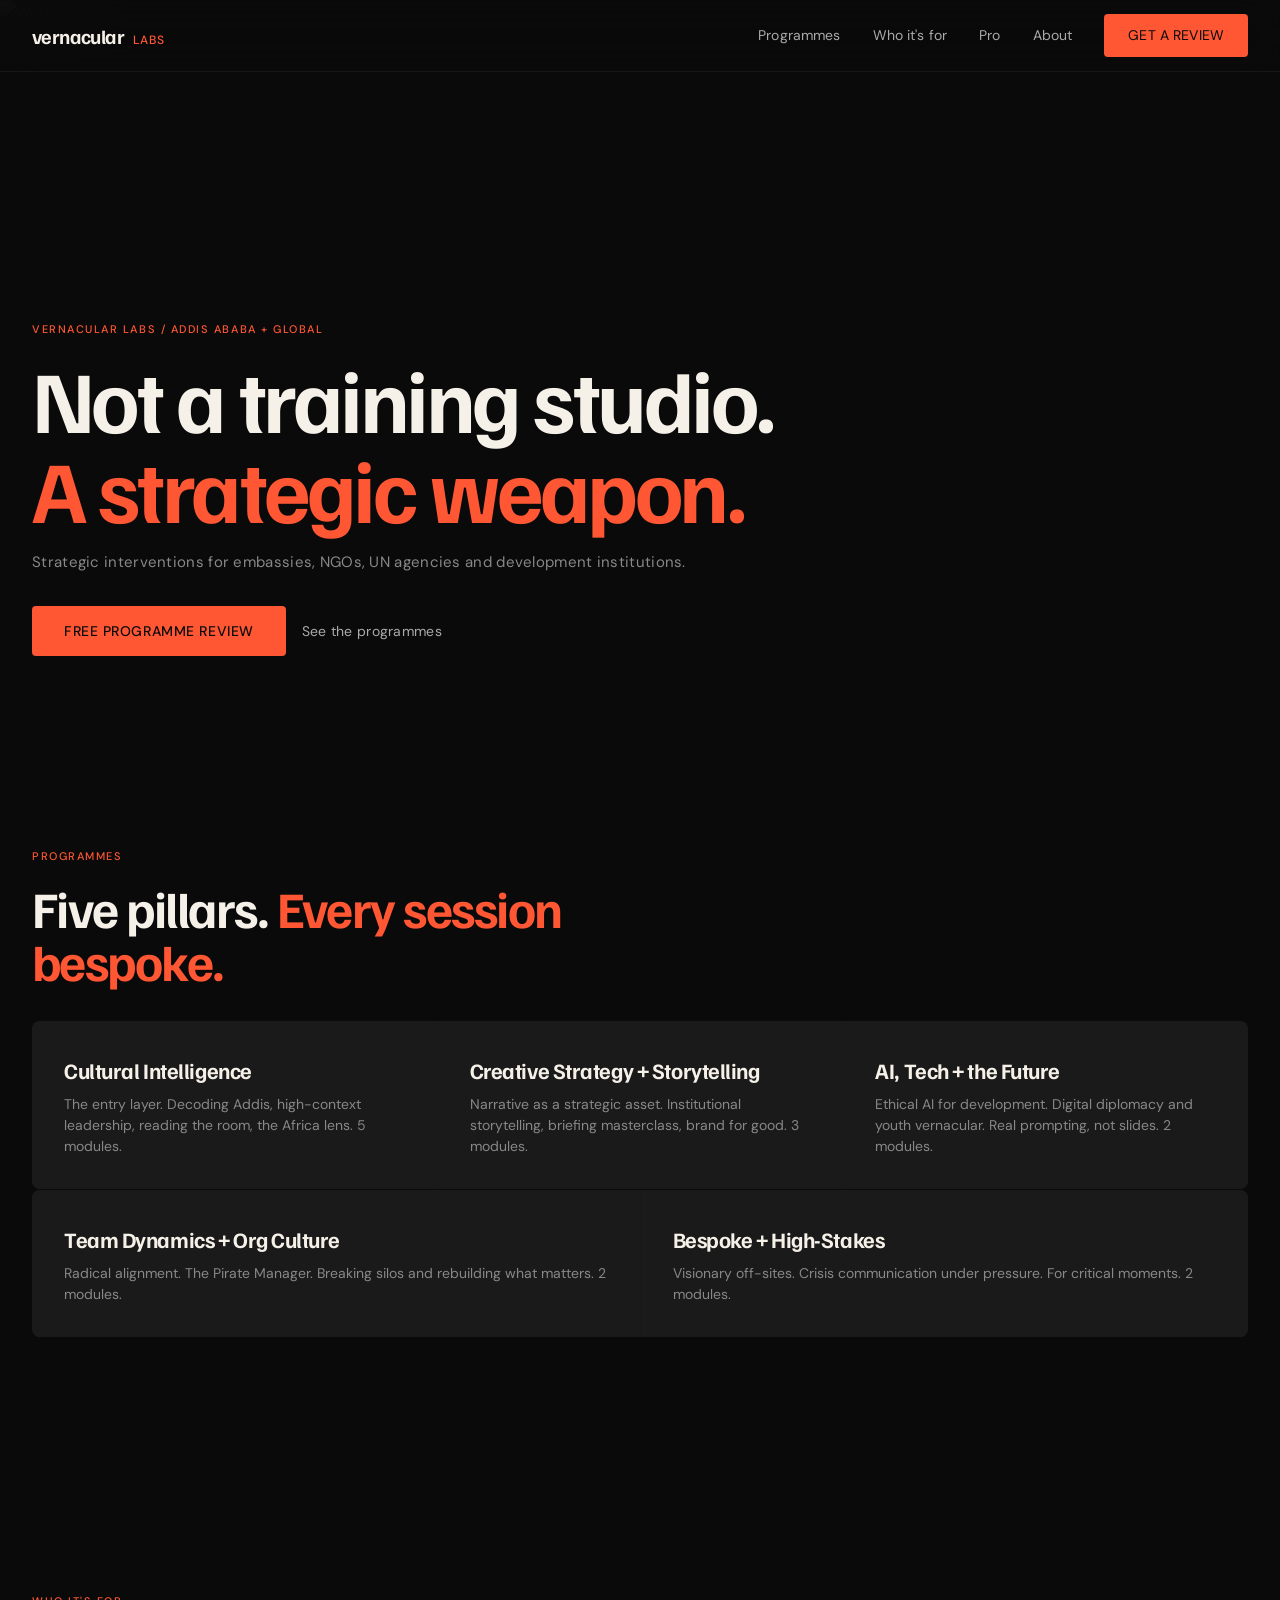
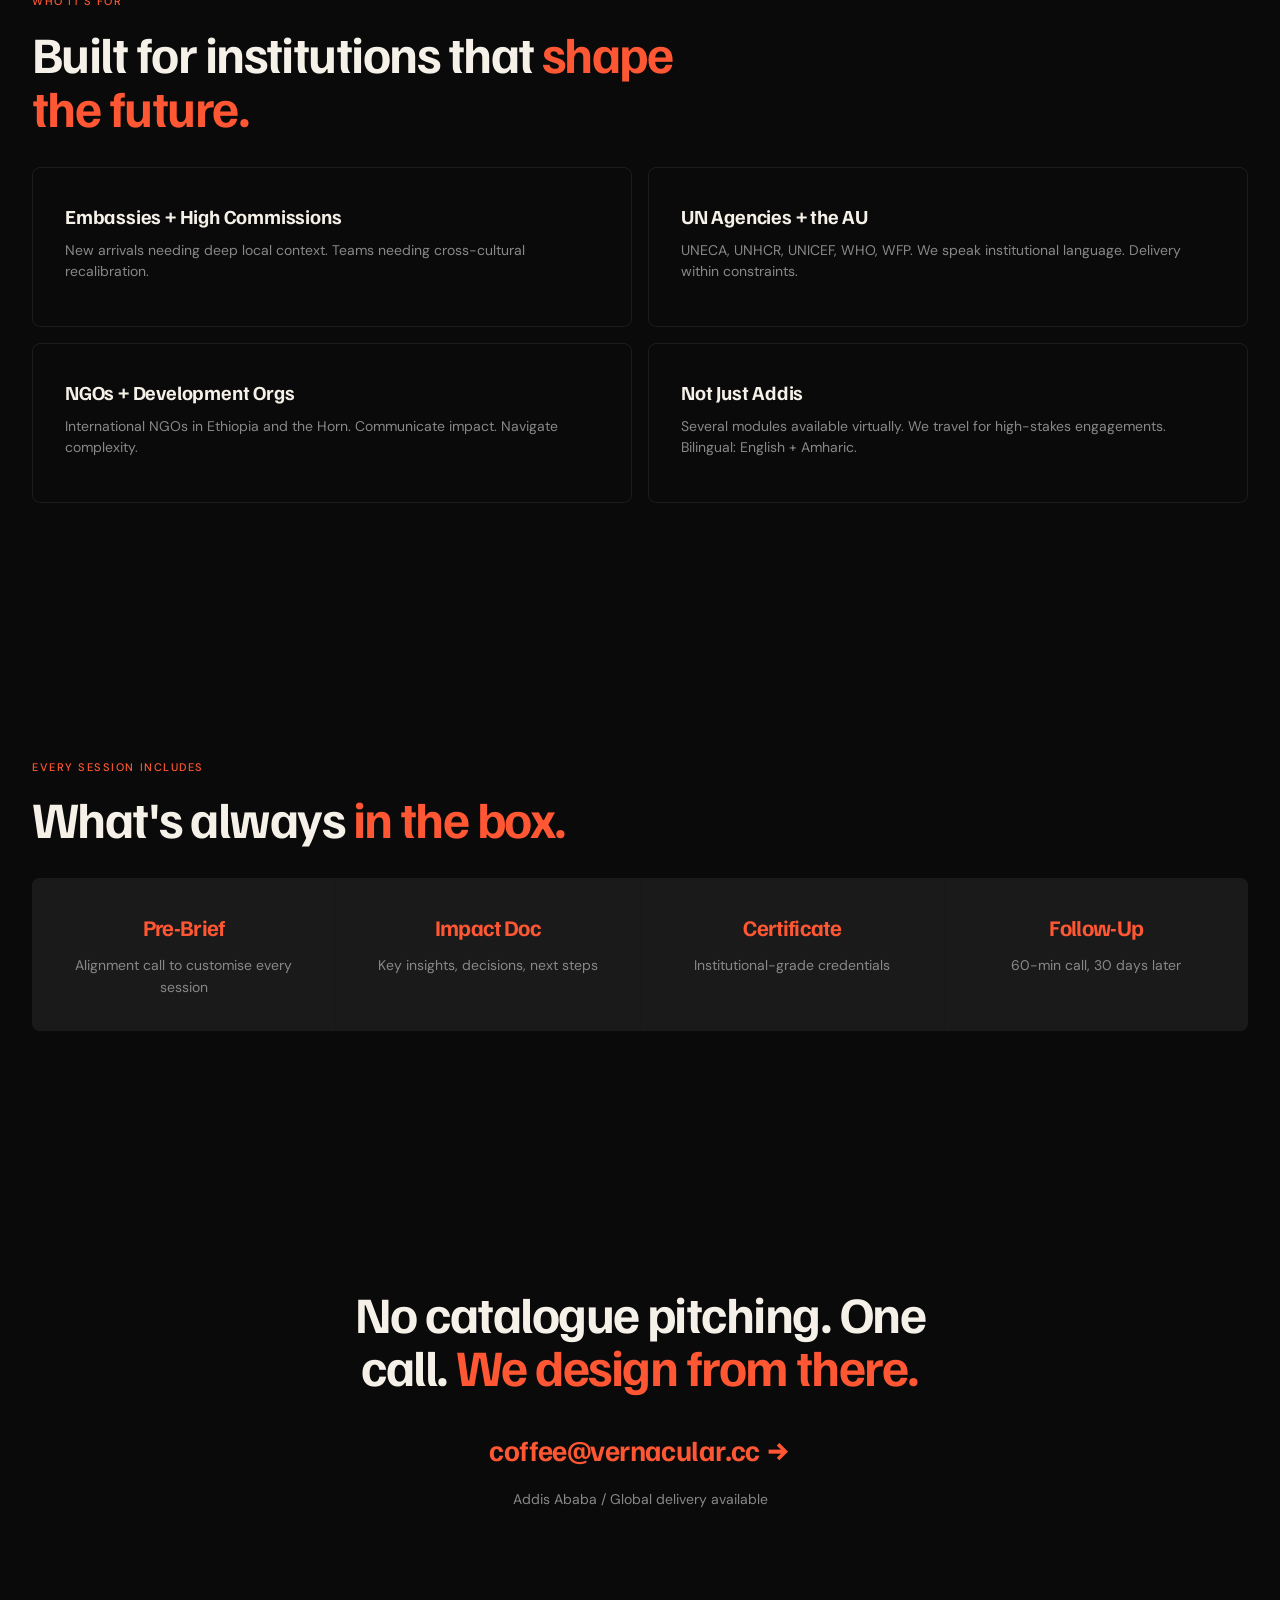
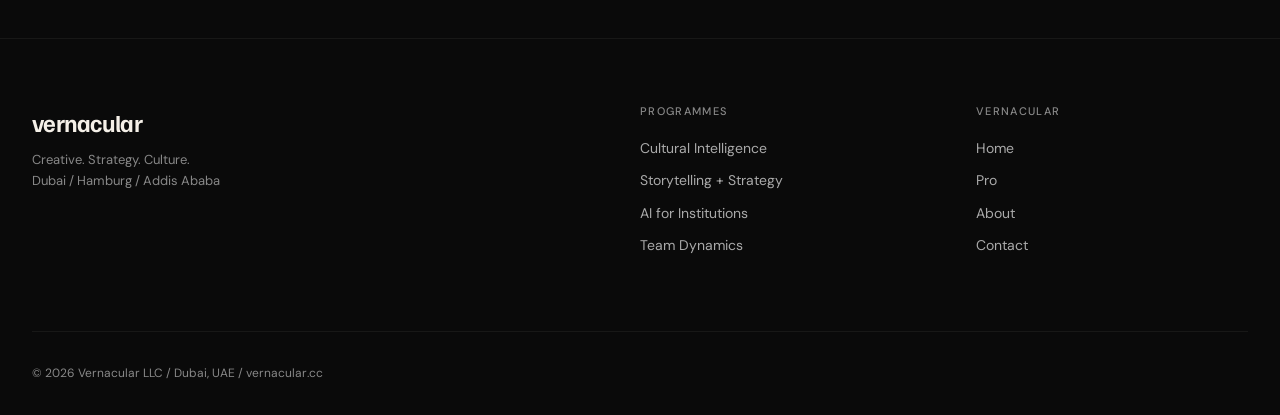
==== commit 51cc4996: "merge update index" ====
--- a/labs/index.html
+++ b/labs/index.html
@@ -3,526 +3,167 @@
 <head>
   <meta charset="UTF-8">
   <meta name="viewport" content="width=device-width, initial-scale=1.0">
-  <title>Vernacular Labs — Strategic Workshop Studio | Addis Ababa & Global</title>
-  <meta name="description" content="Strategic intervention studio for embassies, NGOs, UN agencies and development institutions. Cultural intelligence, storytelling, AI and leadership. Addis Ababa and global.">
-  <meta property="og:title" content="Vernacular Labs — Strategic Workshop Studio">
-  <meta property="og:url" content="https://vernacular.cc/labs">
+  <title>Vernacular Labs | Strategic Workshop Studio</title>
+  <meta name="description" content="Cultural intelligence workshops, institutional storytelling and AI training for embassies, NGOs, UN agencies and development institutions. Addis Ababa and global.">
+  <meta property="og:title" content="Vernacular Labs | Strategic Workshop Studio">
+  <meta property="og:description" content="Strategic interventions for institutions shaping Africa's future. Cultural intelligence, storytelling, AI for development.">
   <link rel="canonical" href="https://vernacular.cc/labs/">
-  <link rel="icon" type="image/svg+xml" href="../assets/favicon.svg">
-  <link rel="stylesheet" href="../css/system.css">
-  <link rel="stylesheet" href="../css/labs.css">
-  <!-- Google tag (gtag.js) -->
+  <link rel="stylesheet" href="../css/style.css">
   <script async src="https://www.googletagmanager.com/gtag/js?id=G-Y31WTXG2T3"></script>
-  <script>
-    window.dataLayer = window.dataLayer || [];
-    function gtag(){dataLayer.push(arguments);}
-    gtag('js', new Date());
-    gtag('config', 'G-Y31WTXG2T3');
-  </script>
+  <script>window.dataLayer=window.dataLayer||[];function gtag(){dataLayer.push(arguments);}gtag('js',new Date());gtag('config','G-Y31WTXG2T3');</script>
 </head>
 <body>
 
-  <nav class="v-nav v-nav--dark">
-    <div class="v-nav__brand">
-      <div class="v-nav__logo"><a href="../index.html" style="color:inherit;">VERNACULAR</a></div>
-      <div class="v-nav__sub" style="color:var(--labs-accent);">LABS</div>
+  <nav class="nav">
+    <a href="../index.html" class="nav-wordmark">vernacular <span style="color:var(--coral);font-size:12px;letter-spacing:0.08em;text-transform:uppercase;margin-left:6px;font-family:var(--font-body);font-weight:500;">Labs</span></a>
+    <div class="nav-toggle"><span></span><span></span><span></span></div>
+    <div class="nav-links">
+      <a href="#programmes">Programmes</a>
+      <a href="#who">Who it's for</a>
+      <a href="../pro/index.html">Pro</a>
+      <a href="../about/index.html">About</a>
+      <a href="mailto:coffee@vernacular.cc?subject=Labs%20Programme%20Review" class="nav-cta">Get a review</a>
     </div>
-    <button class="v-nav__burger" aria-label="Menu"><span></span><span></span><span></span></button>
-    <ul class="v-nav__links">
-      <li><a href="#for-you">Who It's For</a></li>
-      <li><a href="#pillars">Programmes</a></li>
-      <li><a href="#fees">Fees</a></li>
-      <li><a href="../index.html">← Home</a></li>
-      <li><a href="../pro/index.html" class="nav-sub-pro">Pro</a></li>
-      <li><a href="mailto:coffee@vernacular.cc?subject=Labs%20Programme%20Review" class="nav-pill" style="background:var(--labs-accent);color:#000;">Get a review</a></li>
-    </ul>
   </nav>
 
-  <!-- HERO — DARK with image -->
-  <section class="s-dark labs-hero section-pad--lg">
-    <div class="labs-hero__bg">
-      <img src="../assets/images/texture-graffiti.jpg" alt="" aria-hidden="true">
-      <div class="labs-hero__overlay"></div>
+  <section class="hero" style="min-height:80vh;">
+    <div class="hero-bg">
+      <img src="https://images.unsplash.com/photo-1540575467063-178a50c2df87?w=1600&q=80" alt="Workshop" loading="eager">
     </div>
-    <div class="container labs-hero__inner">
-      <div class="labs-hero__content">
-        <div class="labs-pills reveal">
-          <span class="labs-pill">Vernacular Labs</span>
-          <span class="labs-location-tag">Addis Ababa · Global</span>
+    <div class="hero-content">
+      <p class="section-label" style="margin-bottom:1rem;">Vernacular Labs / Addis Ababa + Global</p>
+      <h1>Not a training studio. <span class="accent">A strategic weapon.</span></h1>
+      <p class="hero-sub">Strategic interventions for embassies, NGOs, UN agencies and development institutions.</p>
+      <div class="hero-cta-row">
+        <a href="mailto:coffee@vernacular.cc?subject=Free%20Programme%20Review" class="btn-primary">Free programme review</a>
+        <a href="#programmes" class="btn-ghost">See the programmes</a>
+      </div>
+    </div>
+  </section>
+
+  <section class="section" id="programmes">
+    <div class="container">
+      <div class="reveal">
+        <p class="section-label">Programmes</p>
+        <h2 class="section-headline">Five pillars. <span class="accent">Every session bespoke.</span></h2>
+      </div>
+      <div class="services-grid reveal" data-stagger style="grid-template-columns:1fr 1fr 1fr;">
+        <div class="service-card" style="padding:2rem;">
+          <h3>Cultural Intelligence</h3>
+          <p>The entry layer. Decoding Addis, high-context leadership, reading the room, the Africa lens. 5 modules.</p>
         </div>
-        <h1 class="v-display labs-title reveal rd1">NOT A<br>TRAINING<br><span class="labs-title-accent">STUDIO.</span></h1>
-        <p class="labs-sub reveal rd2">Strategic interventions for embassies, NGOs, UN agencies and development institutions. Built for the people shaping Africa's future.</p>
-        <div class="labs-actions reveal rd3">
-          <a href="mailto:coffee@vernacular.cc?subject=Free%20Programme%20Review" class="v-btn v-btn--labs">Free programme review →</a>
-          <a href="#pillars" class="v-btn v-btn--ghost-dark">See the programmes</a>
+        <div class="service-card" style="padding:2rem;">
+          <h3>Creative Strategy + Storytelling</h3>
+          <p>Narrative as a strategic asset. Institutional storytelling, briefing masterclass, brand for good. 3 modules.</p>
+        </div>
+        <div class="service-card" style="padding:2rem;">
+          <h3>AI, Tech + the Future</h3>
+          <p>Ethical AI for development. Digital diplomacy and youth vernacular. Real prompting, not slides. 2 modules.</p>
         </div>
       </div>
-      <div class="labs-hero__stats reveal rd2">
-        <div class="labs-stat">
-          <div class="labs-stat__num">5</div>
-          <div class="labs-stat__label">Practice pillars</div>
+      <div class="services-grid reveal" data-stagger style="grid-template-columns:1fr 1fr;margin-top:1px;">
+        <div class="service-card" style="padding:2rem;">
+          <h3>Team Dynamics + Org Culture</h3>
+          <p>Radical alignment. The Pirate Manager. Breaking silos and rebuilding what matters. 2 modules.</p>
         </div>
-        <div class="labs-stat">
-          <div class="labs-stat__num">20+</div>
-          <div class="labs-stat__label">Modules available</div>
-        </div>
-        <div class="labs-stat">
-          <div class="labs-stat__num">2</div>
-          <div class="labs-stat__label">Languages — EN + AM</div>
-        </div>
-      </div>
-    </div>
-    <div class="labs-hero__hook">
-      <div class="container">
-        <div class="labs-hook-bar reveal">
-          <span class="lhb-label">Free to start →</span>
-          <span class="lhb-text">Every engagement begins with a free alignment call. We review your team's challenge before proposing anything.</span>
-          <a href="mailto:coffee@vernacular.cc?subject=Free%20Programme%20Review" class="lhb-cta">Request yours →</a>
+        <div class="service-card" style="padding:2rem;">
+          <h3>Bespoke + High-Stakes</h3>
+          <p>Visionary off-sites. Crisis communication under pressure. For critical moments. 2 modules.</p>
         </div>
       </div>
     </div>
   </section>
 
-  <!-- WHO IT'S FOR — YELLOW (top priority) -->
-  <section id="for-you" class="s-yellow section-pad">
+  <section class="section" id="who">
     <div class="container">
-      <div class="v-label reveal">Who this is for</div>
-      <h2 class="v-heading reveal rd1">Built for institutions<br>that shape the future.</h2>
-      <div class="labs-who-grid reveal rd2">
-        <div class="labs-who-card">
-          <div class="lwc-icon">🏛️</div>
-          <div class="lwc-title">Embassies &amp; High Commissions</div>
-          <ul class="lwc-points">
-            <li>New arrivals needing deep local context</li>
-            <li>Teams needing cross-cultural recalibration</li>
-            <li>Leadership needing strategic provocation</li>
-          </ul>
+      <div class="reveal">
+        <p class="section-label">Who it's for</p>
+        <h2 class="section-headline">Built for institutions that <span class="accent">shape the future.</span></h2>
+      </div>
+      <div class="icp-grid reveal" data-stagger>
+        <div class="icp-card">
+          <h3>Embassies + High Commissions</h3>
+          <p>New arrivals needing deep local context. Teams needing cross-cultural recalibration.</p>
         </div>
-        <div class="labs-who-card">
-          <div class="lwc-icon">🌐</div>
-          <div class="lwc-title">UN Agencies &amp; the AU</div>
-          <ul class="lwc-points">
-            <li>UNECA, UNHCR, UNICEF, WHO, WFP</li>
-            <li>We speak your institutional language</li>
-            <li>Delivery within institutional constraints</li>
-          </ul>
+        <div class="icp-card">
+          <h3>UN Agencies + the AU</h3>
+          <p>UNECA, UNHCR, UNICEF, WHO, WFP. We speak institutional language. Delivery within constraints.</p>
         </div>
-        <div class="labs-who-card">
-          <div class="lwc-icon">🤝</div>
-          <div class="lwc-title">NGOs &amp; Development Orgs</div>
-          <ul class="lwc-points">
-            <li>International NGOs in Ethiopia and the Horn</li>
-            <li>Communicate impact more effectively</li>
-            <li>Navigate complex institutional dynamics</li>
-          </ul>
+        <div class="icp-card">
+          <h3>NGOs + Development Orgs</h3>
+          <p>International NGOs in Ethiopia and the Horn. Communicate impact. Navigate complexity.</p>
         </div>
-        <div class="labs-who-card">
-          <div class="lwc-icon">📍</div>
-          <div class="lwc-title">Not Just Addis</div>
-          <ul class="lwc-points">
-            <li>Several modules available virtually</li>
-            <li>We travel for high-stakes engagements</li>
-            <li>Bilingual delivery — English and Amharic</li>
-          </ul>
+        <div class="icp-card">
+          <h3>Not Just Addis</h3>
+          <p>Several modules available virtually. We travel for high-stakes engagements. Bilingual: English + Amharic.</p>
         </div>
       </div>
     </div>
   </section>
 
-  <!-- TICKER -->
-  <div class="s-yellow">
-    <div class="v-ticker" style="background:var(--ink);">
-      <div class="v-ticker__track">
-        <span>Cultural Intelligence</span><span class="tick-dot">✦</span>
-        <span>Institutional Storytelling</span><span class="tick-dot">✦</span>
-        <span>AI for Development</span><span class="tick-dot">✦</span>
-        <span>Team Dynamics</span><span class="tick-dot">✦</span>
-        <span>Crisis Communication</span><span class="tick-dot">✦</span>
-        <span>Executive Off-sites</span><span class="tick-dot">✦</span>
-        <span>Cultural Intelligence</span><span class="tick-dot">✦</span>
-        <span>Institutional Storytelling</span><span class="tick-dot">✦</span>
-        <span>AI for Development</span><span class="tick-dot">✦</span>
-        <span>Team Dynamics</span><span class="tick-dot">✦</span>
-        <span>Crisis Communication</span><span class="tick-dot">✦</span>
-        <span>Executive Off-sites</span><span class="tick-dot">✦</span>
-        <span>Cultural Intelligence</span><span class="tick-dot">✦</span>
-        <span>Institutional Storytelling</span><span class="tick-dot">✦</span>
-        <span>AI for Development</span><span class="tick-dot">✦</span>
-        <span>Team Dynamics</span><span class="tick-dot">✦</span>
+  <section class="section">
+    <div class="container">
+      <div class="reveal">
+        <p class="section-label">Every session includes</p>
+        <h2 class="section-headline">What's always <span class="accent">in the box.</span></h2>
       </div>
-    </div>
-  </div>
-
-  <!-- PILLARS — PAPER -->
-  <section id="pillars" class="s-paper section-pad">
-    <div class="container">
-      <div class="v-label reveal">The programmes</div>
-      <h2 class="v-heading reveal rd1">Five pillars.<br>Click to explore.</h2>
-      <p class="v-body reveal rd2" style="margin-top:12px;margin-bottom:40px;">Each pillar contains multiple modules. Every session is bespoke. Tap a pillar to see the full detail.</p>
-      <div class="pillars-grid reveal rd2">
-
-        <button class="pillar-card" data-modal="modal-01">
-          <div class="pillar-card__num">01</div>
-          <div class="pillar-card__title">Cultural Intelligence</div>
-          <div class="pillar-card__sub">The entry layer. The reason organisations come back.</div>
-          <div class="pillar-card__meta"><span>5 modules</span><span>Half-day to full-day</span></div>
-          <div class="pillar-card__cta">Explore →</div>
-        </button>
-
-        <button class="pillar-card" data-modal="modal-02">
-          <div class="pillar-card__num">02</div>
-          <div class="pillar-card__title">Creative Strategy &amp; Storytelling</div>
-          <div class="pillar-card__sub">Communication is the bottleneck in every institution.</div>
-          <div class="pillar-card__meta"><span>3 modules</span><span>3 hours to 2 days</span></div>
-          <div class="pillar-card__cta">Explore →</div>
-        </button>
-
-        <button class="pillar-card" data-modal="modal-03">
-          <div class="pillar-card__num">03</div>
-          <div class="pillar-card__title">AI, Tech &amp; the Future</div>
-          <div class="pillar-card__sub">Almost no one is helping institutions do AI well.</div>
-          <div class="pillar-card__meta"><span>2 modules</span><span>Half-day to full-day</span></div>
-          <div class="pillar-card__cta">Explore →</div>
-        </button>
-
-        <button class="pillar-card" data-modal="modal-04">
-          <div class="pillar-card__num">04</div>
-          <div class="pillar-card__title">Team Dynamics &amp; Org Culture</div>
-          <div class="pillar-card__sub">The highest-cost problem is people who don't work together.</div>
-          <div class="pillar-card__meta"><span>2 modules</span><span>2 days to 5 weeks</span></div>
-          <div class="pillar-card__cta">Explore →</div>
-        </button>
-
-        <button class="pillar-card pillar-card--bespoke" data-modal="modal-05">
-          <div class="pillar-card__num">05</div>
-          <div class="pillar-card__title">Bespoke &amp; High-Stakes</div>
-          <div class="pillar-card__sub">For organisations facing a critical moment.</div>
-          <div class="pillar-card__meta"><span>2 modules</span><span>1 to 3 days</span></div>
-          <div class="pillar-card__cta">Explore →</div>
-        </button>
-
-      </div>
-    </div>
-  </section>
-
-  <!-- WHAT'S INCLUDED — DARK -->
-  <section class="s-dark section-pad">
-    <div class="container">
-      <div class="v-label reveal">Every session. Every time.</div>
-      <h2 class="v-heading reveal rd1">What's always included.</h2>
-      <div class="labs-included-grid reveal rd2">
-        <div class="inc-item">
-          <div class="inc-num">01</div>
-          <div class="inc-title">Pre-Session Brief</div>
-          <div class="inc-desc">One alignment call to customise the session to your team's specific challenge. No generic delivery.</div>
+      <div class="process-row reveal" style="grid-template-columns:repeat(4,1fr);">
+        <div class="process-step" style="padding:2rem 1.5rem;">
+          <div class="word" style="font-size:1.4rem;">Pre-Brief</div>
+          <div class="desc">Alignment call to customise every session</div>
         </div>
-        <div class="inc-item">
-          <div class="inc-num">02</div>
-          <div class="inc-title">VMS Impact Document</div>
-          <div class="inc-desc">A concise roadmap of key insights, decisions and next steps. Not slides. Something you'll actually use.</div>
+        <div class="process-step" style="padding:2rem 1.5rem;">
+          <div class="word" style="font-size:1.4rem;">Impact Doc</div>
+          <div class="desc">Key insights, decisions, next steps</div>
         </div>
-        <div class="inc-item">
-          <div class="inc-num">03</div>
-          <div class="inc-title">Certificate of Excellence</div>
-          <div class="inc-desc">A high-quality Vernacular Labs certificate. Institutional environments value credentials. We deliver them.</div>
+        <div class="process-step" style="padding:2rem 1.5rem;">
+          <div class="word" style="font-size:1.4rem;">Certificate</div>
+          <div class="desc">Institutional-grade credentials</div>
         </div>
-        <div class="inc-item">
-          <div class="inc-num">04</div>
-          <div class="inc-title">30-Day Follow-Up</div>
-          <div class="inc-desc">One 60-minute call, 30 days after the session. To make the learning stick and unblock implementation.</div>
+        <div class="process-step" style="padding:2rem 1.5rem;">
+          <div class="word" style="font-size:1.4rem;">Follow-Up</div>
+          <div class="desc">60-min call, 30 days later</div>
         </div>
       </div>
     </div>
   </section>
 
-  <!-- FEES — YELLOW -->
-  <section id="fees" class="s-yellow section-pad">
-    <div class="container">
-      <div class="v-label reveal">Fees</div>
-      <h2 class="v-heading reveal rd1">Transparent pricing.<br>No surprises.</h2>
-      <div class="labs-fees-grid reveal rd2">
-        <div class="labs-fee-card">
-          <div class="lfc-tier">Public Sessions</div>
-          <div class="lfc-from">From</div>
-          <div class="lfc-price">$450<span>/person</span></div>
-          <div class="lfc-note">Per-participant model for individual staff attending open sessions. 50% discount for Ethiopian and regional African NGOs.</div>
-          <a href="mailto:coffee@vernacular.cc?subject=Public%20Session%20Enquiry" class="v-btn v-btn--ink">Enquire →</a>
-        </div>
-        <div class="labs-fee-card labs-fee-card--featured">
-          <div class="lfc-badge">Most booked</div>
-          <div class="lfc-tier">Bespoke In-House</div>
-          <div class="lfc-from">From</div>
-          <div class="lfc-price">$3,500<span>/day</span></div>
-          <div class="lfc-note">Custom session for your team. We design around your specific challenge, team size and context.</div>
-          <a href="mailto:coffee@vernacular.cc?subject=Bespoke%20Session%20Enquiry" class="v-btn v-btn--ink">Start with a free review →</a>
-        </div>
-        <div class="labs-fee-card">
-          <div class="lfc-tier">Annual Partnership</div>
-          <div class="lfc-from">From</div>
-          <div class="lfc-price">$45,000<span>/year</span></div>
-          <div class="lfc-note">6 to 12 sessions per year, fully customised. Ongoing strategic relationship with your institution.</div>
-          <a href="mailto:coffee@vernacular.cc?subject=Annual%20Partnership%20Enquiry" class="v-btn v-btn--ink">Discuss a partnership →</a>
-        </div>
+  <section class="cta-section">
+    <div class="container reveal">
+      <h2 class="section-headline" style="text-align:center;">No catalogue pitching. One call. <span class="accent">We design from there.</span></h2>
+      <div style="text-align:center;margin-top:2rem;">
+        <a href="mailto:coffee@vernacular.cc?subject=Vernacular%20Labs%20Free%20Review" class="cta-email">coffee@vernacular.cc &rarr;</a>
       </div>
+      <p class="cta-note" style="text-align:center;">Addis Ababa / Global delivery available</p>
     </div>
   </section>
 
-  <!-- CTA — DARK -->
-  <section class="s-dark section-pad labs-cta-section">
-    <div class="container labs-cta-inner">
-      <div class="reveal">
-        <h2 class="v-heading">Let's build the intervention<br>your team actually needs.</h2>
-        <p class="v-body" style="margin-top:16px;max-width:420px;">No catalogue pitching. One call. We design from there.</p>
-      </div>
-      <div class="reveal rd2">
-        <a href="mailto:coffee@vernacular.cc?subject=Vernacular%20Labs%20Free%20Review" class="v-btn v-btn--labs" style="font-size:12px;padding:18px 36px;">coffee@vernacular.cc →</a>
-        <div style="font-family:var(--font-mono);font-size:10px;color:var(--muted-dark);margin-top:12px;">Addis Ababa · Global delivery available</div>
-      </div>
-    </div>
-  </section>
-
-  <footer class="v-footer">
+  <footer class="footer">
     <div class="container">
-      <div class="v-footer__grid">
+      <div class="footer-grid">
         <div>
-          <div class="v-footer__brand">VERNACULAR</div>
-          <div class="v-footer__tagline" style="color:var(--labs-accent);">LABS</div>
-          <p style="margin-top:16px;font-family:var(--font-mono);font-size:11px;color:rgba(242,239,232,0.35);line-height:1.7;">Addis Ababa · Global<br>vernacular.cc/labs</p>
+          <div class="footer-wordmark">vernacular</div>
+          <p class="footer-tagline">Creative. Strategy. Culture.<br>Dubai / Hamburg / Addis Ababa</p>
         </div>
-        <div>
-          <div class="v-footer__col-title">Programmes</div>
-          <ul class="v-footer__links">
-            <li><a href="#pillars">Cultural Intelligence</a></li>
-            <li><a href="#pillars">Storytelling &amp; Strategy</a></li>
-            <li><a href="#pillars">AI for Institutions</a></li>
-            <li><a href="#pillars">Team Dynamics</a></li>
-          </ul>
+        <div class="footer-col">
+          <h4>Programmes</h4>
+          <a href="#programmes">Cultural Intelligence</a>
+          <a href="#programmes">Storytelling + Strategy</a>
+          <a href="#programmes">AI for Institutions</a>
+          <a href="#programmes">Team Dynamics</a>
         </div>
-        <div>
-          <div class="v-footer__col-title">Vernacular</div>
-          <ul class="v-footer__links">
-            <li><a href="../index.html">Home</a></li>
-            <li><a href="../pro/index.html">Pro</a></li>
-            <li><a href="#fees">Fees</a></li>
-            <li><a href="mailto:coffee@vernacular.cc">Get in touch</a></li>
-          </ul>
+        <div class="footer-col">
+          <h4>Vernacular</h4>
+          <a href="../index.html">Home</a>
+          <a href="../pro/index.html">Pro</a>
+          <a href="../about/index.html">About</a>
+          <a href="mailto:coffee@vernacular.cc">Contact</a>
         </div>
       </div>
-      <div class="v-rule-dark"></div>
-      <div class="v-footer__bottom">
-        <span>© 2026 Vernacular LLC · Dubai, UAE</span>
-        <span>vernacular.cc</span>
-      </div>
+      <div class="footer-bottom">&copy; 2026 Vernacular LLC / Dubai, UAE / vernacular.cc</div>
     </div>
   </footer>
 
-  <!-- MODALS -->
-  <div class="v-modal-overlay" id="modal-01">
-    <div class="v-modal">
-      <div class="v-modal__header">
-        <div class="v-modal__tag">Pillar 01</div>
-        <div class="v-modal__title">Cultural Intelligence</div>
-        <button class="v-modal__close" data-close>Close ×</button>
-      </div>
-      <div class="v-modal__body">
-        <div class="v-modal__section">
-          <div class="v-modal__section-title">What it is</div>
-          <p style="font-family:var(--font-mono);font-size:13px;color:var(--muted-dark);line-height:1.8;margin-bottom:20px;">Not cultural sensitivity training. Deep, practical exploration of how culture shapes thought, behaviour, communication and power — with Africa and Ethiopia specifically at the centre.</p>
-        </div>
-        <div class="v-modal__section">
-          <div class="v-modal__section-title">Modules</div>
-          <div class="v-modal__modules">
-            <div class="v-modal__module">
-              <div class="v-modal__module-title">The Addis Vernacular: A Diplomat's Immersion</div>
-              <div class="v-modal__module-meta"><span>Full day</span><span>8–12 people</span><span>Field-based</span></div>
-              <div class="v-modal__module-desc">Decoding the unspoken context of Addis. Coffee culture, high-context hierarchies, what your pre-departure briefing got wrong. Morning briefing followed by a guided city scavenger hunt.</div>
-            </div>
-            <div class="v-modal__module">
-              <div class="v-modal__module-title">High-Context Leadership: The AU and UNECA Code</div>
-              <div class="v-modal__module-meta"><span>4 hours</span><span>15–20 people</span><span>Case studies</span></div>
-              <div class="v-modal__module-desc">How to read power, read rooms and read processes inside AU/UN institutions. The molecular structure of pan-African decision-making.</div>
-            </div>
-            <div class="v-modal__module">
-              <div class="v-modal__module-title">Reading the Room</div>
-              <div class="v-modal__module-meta"><span>Full day</span><span>Up to 20</span><span>Roleplay</span></div>
-              <div class="v-modal__module-desc">How power, time, silence, disagreement and trust differ across cultures — and how to adapt in real time.</div>
-            </div>
-            <div class="v-modal__module">
-              <div class="v-modal__module-title">The Africa Lens</div>
-              <div class="v-modal__module-meta"><span>Full day</span><span>Up to 20</span><span>Structured debate</span></div>
-              <div class="v-modal__module-desc">For global organisations whose HQ is elsewhere. Shifts default Western narratives about Africa with perspective and structured debate — not lectures.</div>
-            </div>
-            <div class="v-modal__module">
-              <div class="v-modal__module-title">Protocol and Presence</div>
-              <div class="v-modal__module-meta"><span>Half day</span><span>Up to 25</span><span>Interactive briefing</span></div>
-              <div class="v-modal__module-desc">The unwritten rules. Communication, hierarchy, hospitality, negotiation, religious calendar. Specific to Ethiopia and East Africa.</div>
-            </div>
-          </div>
-        </div>
-        <a href="mailto:coffee@vernacular.cc?subject=Cultural%20Intelligence%20Enquiry" class="v-btn v-btn--labs" style="margin-top:24px;">Enquire about this pillar →</a>
-      </div>
-    </div>
-  </div>
-
-  <div class="v-modal-overlay" id="modal-02">
-    <div class="v-modal">
-      <div class="v-modal__header">
-        <div class="v-modal__tag">Pillar 02</div>
-        <div class="v-modal__title">Creative Strategy &amp; Storytelling</div>
-        <button class="v-modal__close" data-close>Close ×</button>
-      </div>
-      <div class="v-modal__body">
-        <div class="v-modal__section">
-          <div class="v-modal__section-title">What it is</div>
-          <p style="font-family:var(--font-mono);font-size:13px;color:var(--muted-dark);line-height:1.8;margin-bottom:20px;">Most institutional communication is dry, defensive and donor-facing. This pillar teaches narrative as a strategic asset — not a soft skill — that determines funding, trust and impact perception.</p>
-        </div>
-        <div class="v-modal__section">
-          <div class="v-modal__section-title">Modules</div>
-          <div class="v-modal__modules">
-            <div class="v-modal__module">
-              <div class="v-modal__module-title">The Art of the Institutional Narrative</div>
-              <div class="v-modal__module-meta"><span>2 days</span><span>10–15 people</span><span>Studio workshop</span></div>
-              <div class="v-modal__module-desc">Moving from dry donor reporting to human-centric storytelling. Participants bring a boring report and rebuild it into something compelling.</div>
-            </div>
-            <div class="v-modal__module">
-              <div class="v-modal__module-title">The Briefing Masterclass</div>
-              <div class="v-modal__module-meta"><span>3 hours</span><span>Up to 30</span><span>Spark Sprint</span></div>
-              <div class="v-modal__module-desc">How to write briefs that actually spark innovation rather than just compliance. The art of distilling complex problems into single-sentence challenges.</div>
-            </div>
-            <div class="v-modal__module">
-              <div class="v-modal__module-title">Brand for Good</div>
-              <div class="v-modal__module-meta"><span>Full day</span><span>Up to 18</span><span>Strategy workshop</span></div>
-              <div class="v-modal__module-desc">How mission-driven organisations treat brand as a strategic asset. Shapes trust, funding, staff attraction and community credibility.</div>
-            </div>
-          </div>
-        </div>
-        <a href="mailto:coffee@vernacular.cc?subject=Storytelling%20Workshop%20Enquiry" class="v-btn v-btn--labs" style="margin-top:24px;">Enquire about this pillar →</a>
-      </div>
-    </div>
-  </div>
-
-  <div class="v-modal-overlay" id="modal-03">
-    <div class="v-modal">
-      <div class="v-modal__header">
-        <div class="v-modal__tag">Pillar 03</div>
-        <div class="v-modal__title">AI, Tech &amp; the Future</div>
-        <button class="v-modal__close" data-close>Close ×</button>
-      </div>
-      <div class="v-modal__body">
-        <div class="v-modal__section">
-          <div class="v-modal__section-title">What it is</div>
-          <p style="font-family:var(--font-mono);font-size:13px;color:var(--muted-dark);line-height:1.8;margin-bottom:20px;">The pressure to "do something about AI" is everywhere. Most AI training ignores African data ethics, development context and the specific workflows of NGOs and diplomatic institutions. We don't.</p>
-        </div>
-        <div class="v-modal__section">
-          <div class="v-modal__section-title">Modules</div>
-          <div class="v-modal__modules">
-            <div class="v-modal__module">
-              <div class="v-modal__module-title">Ethical AI for Development (GenAI 101)</div>
-              <div class="v-modal__module-meta"><span>Full day</span><span>20–25 people</span><span>Hands-on session</span></div>
-              <div class="v-modal__module-desc">Using GenAI for programme planning, budgeting and reporting — with a focus on African data ethics. Real-time prompting using actual project data. No slide decks.</div>
-            </div>
-            <div class="v-modal__module">
-              <div class="v-modal__module-title">Digital Diplomacy: Engaging the Youth Vernacular</div>
-              <div class="v-modal__module-meta"><span>6 hours</span><span>12–15 people</span><span>Future-Casting</span></div>
-              <div class="v-modal__module-desc">Using tech and social subcultures to reach Gen Z across Ethiopia and the continent. Collaborative session with young local Imagineers from the Vernacular network.</div>
-            </div>
-          </div>
-        </div>
-        <a href="mailto:coffee@vernacular.cc?subject=AI%20Workshop%20Enquiry" class="v-btn v-btn--labs" style="margin-top:24px;">Enquire about this pillar →</a>
-      </div>
-    </div>
-  </div>
-
-  <div class="v-modal-overlay" id="modal-04">
-    <div class="v-modal">
-      <div class="v-modal__header">
-        <div class="v-modal__tag">Pillar 04</div>
-        <div class="v-modal__title">Team Dynamics &amp; Org Culture</div>
-        <button class="v-modal__close" data-close>Close ×</button>
-      </div>
-      <div class="v-modal__body">
-        <div class="v-modal__section">
-          <div class="v-modal__section-title">Modules</div>
-          <div class="v-modal__modules">
-            <div class="v-modal__module">
-              <div class="v-modal__module-title">Radical Alignment: The Team Molecular Smasher</div>
-              <div class="v-modal__module-meta"><span>2 days · retreat</span><span>Up to 40</span><span>Facilitated</span></div>
-              <div class="v-modal__module-desc">Breaking down silos and rebuilding a team charter people actually believe in. Using the VMS to surface friction, challenge assumptions and reset alignment.</div>
-            </div>
-            <div class="v-modal__module">
-              <div class="v-modal__module-title">The Pirate Manager: Leading Innovation in Bureaucracy</div>
-              <div class="v-modal__module-meta"><span>5-week micro-dose</span><span>10 managers</span><span>Virtual/hybrid</span></div>
-              <div class="v-modal__module-desc">How to push the game forward without getting fired. 90-minute weekly virtual sprints with real-world application tasks between sessions.</div>
-            </div>
-          </div>
-        </div>
-        <a href="mailto:coffee@vernacular.cc?subject=Team%20Dynamics%20Enquiry" class="v-btn v-btn--labs" style="margin-top:24px;">Enquire about this pillar →</a>
-      </div>
-    </div>
-  </div>
-
-  <div class="v-modal-overlay" id="modal-05">
-    <div class="v-modal">
-      <div class="v-modal__header">
-        <div class="v-modal__tag">Pillar 05</div>
-        <div class="v-modal__title">Bespoke &amp; High-Stakes</div>
-        <button class="v-modal__close" data-close>Close ×</button>
-      </div>
-      <div class="v-modal__body">
-        <div class="v-modal__section">
-          <div class="v-modal__section-title">What it is</div>
-          <p style="font-family:var(--font-mono);font-size:13px;color:var(--muted-dark);line-height:1.8;margin-bottom:20px;">The highest-value engagements. For organisations facing a critical moment. Custom design, highest investment, highest impact.</p>
-        </div>
-        <div class="v-modal__section">
-          <div class="v-modal__section-title">Modules</div>
-          <div class="v-modal__modules">
-            <div class="v-modal__module">
-              <div class="v-modal__module-title">The Visionary Off-site: Strategy 2030</div>
-              <div class="v-modal__module-meta"><span>3 days</span><span>8–15 executive leaders</span><span>Bespoke immersion</span></div>
-              <div class="v-modal__module-desc">Strategic planning for leadership teams that need to think differently about the next five years. Curated environment, structured provocation, VMS deep-dive.</div>
-            </div>
-            <div class="v-modal__module">
-              <div class="v-modal__module-title">Crisis Vernacular: Communication Under Pressure</div>
-              <div class="v-modal__module-meta"><span>1 day</span><span>5–8 senior spokespeople</span><span>Live simulation</span></div>
-              <div class="v-modal__module-desc">Real-time simulation with professional scenario actors to test messaging, composure and decision-making under fire during institutional crises.</div>
-            </div>
-          </div>
-        </div>
-        <a href="mailto:coffee@vernacular.cc?subject=Bespoke%20Engagement%20Enquiry" class="v-btn v-btn--labs" style="margin-top:24px;">Enquire about this pillar →</a>
-      </div>
-    </div>
-  </div>
-
   <script src="../js/main.js"></script>
-  <script>
-    // Modal logic
-    document.querySelectorAll('[data-modal]').forEach(btn => {
-      btn.addEventListener('click', () => {
-        const id = btn.getAttribute('data-modal');
-        document.getElementById(id).classList.add('open');
-        document.body.style.overflow = 'hidden';
-      });
-    });
-    document.querySelectorAll('[data-close]').forEach(btn => {
-      btn.addEventListener('click', () => {
-        btn.closest('.v-modal-overlay').classList.remove('open');
-        document.body.style.overflow = '';
-      });
-    });
-    document.querySelectorAll('.v-modal-overlay').forEach(overlay => {
-      overlay.addEventListener('click', (e) => {
-        if (e.target === overlay) {
-          overlay.classList.remove('open');
-          document.body.style.overflow = '';
-        }
-      });
-    });
-    document.addEventListener('keydown', (e) => {
-      if (e.key === 'Escape') {
-        document.querySelectorAll('.v-modal-overlay.open').forEach(o => o.classList.remove('open'));
-        document.body.style.overflow = '';
-      }
-    });
-  </script>
 </body>
 </html>
--- a/css/style.css
+++ b/css/style.css
@@ -0,0 +1,785 @@
+@import url('https://fonts.googleapis.com/css2?family=Familjen+Grotesk:ital,wght@0,400;0,500;0,600;0,700;1,400;1,500&family=DM+Sans:ital,opsz,wght@0,9..40,300;0,9..40,400;0,9..40,500;1,9..40,300;1,9..40,400&display=swap');
+
+:root {
+  --ink: #0A0A0A;
+  --charcoal: #1A1A1A;
+  --coral: #FF5733;
+  --tangerine: #FF7849;
+  --coral-dim: rgba(255, 87, 51, 0.15);
+  --bone: #F5F0E8;
+  --bone-dark: #EDE7DB;
+  --muted: #888888;
+  --muted-light: #AAAAAA;
+  --white: #FFFFFF;
+
+  --font-display: 'Familjen Grotesk', sans-serif;
+  --font-body: 'DM Sans', sans-serif;
+
+  --space-xs: 0.5rem;
+  --space-sm: 1rem;
+  --space-md: 2rem;
+  --space-lg: 4rem;
+  --space-xl: 8rem;
+  --space-2xl: 12rem;
+
+  --max-width: 1280px;
+  --nav-height: 72px;
+}
+
+*, *::before, *::after {
+  margin: 0;
+  padding: 0;
+  box-sizing: border-box;
+}
+
+::selection {
+  background: var(--coral);
+  color: var(--ink);
+}
+
+html {
+  font-size: 16px;
+  scroll-behavior: smooth;
+  -webkit-font-smoothing: antialiased;
+  -moz-osx-font-smoothing: grayscale;
+}
+
+body {
+  font-family: var(--font-body);
+  background: var(--ink);
+  color: var(--bone);
+  line-height: 1.6;
+  overflow-x: hidden;
+}
+
+a {
+  color: inherit;
+  text-decoration: none;
+}
+
+img {
+  max-width: 100%;
+  height: auto;
+  display: block;
+}
+
+.container {
+  max-width: var(--max-width);
+  margin: 0 auto;
+  padding: 0 var(--space-md);
+}
+
+/* NAV */
+.nav {
+  position: fixed;
+  top: 0;
+  left: 0;
+  width: 100%;
+  height: var(--nav-height);
+  z-index: 1000;
+  display: flex;
+  align-items: center;
+  justify-content: space-between;
+  padding: 0 var(--space-md);
+  background: rgba(10, 10, 10, 0.9);
+  backdrop-filter: blur(20px);
+  -webkit-backdrop-filter: blur(20px);
+  border-bottom: 1px solid rgba(245, 240, 232, 0.06);
+  transition: transform 0.4s ease;
+}
+
+.nav.hidden {
+  transform: translateY(-100%);
+}
+
+.nav-wordmark {
+  font-family: var(--font-display);
+  font-size: 20px;
+  font-weight: 700;
+  letter-spacing: -0.03em;
+  color: var(--bone);
+}
+
+.nav-links {
+  display: flex;
+  align-items: center;
+  gap: 32px;
+}
+
+.nav-links a {
+  font-family: var(--font-body);
+  font-size: 14px;
+  font-weight: 400;
+  color: var(--muted-light);
+  transition: color 0.2s;
+  letter-spacing: 0.01em;
+}
+
+.nav-links a:hover {
+  color: var(--bone);
+}
+
+.nav-cta {
+  background: var(--coral) !important;
+  color: var(--ink) !important;
+  padding: 10px 24px;
+  border-radius: 4px;
+  font-weight: 500;
+  font-size: 13px;
+  letter-spacing: 0.04em;
+  text-transform: uppercase;
+  transition: background 0.2s, transform 0.15s;
+}
+
+.nav-cta:hover {
+  background: var(--tangerine) !important;
+  transform: translateY(-1px);
+}
+
+.nav-toggle {
+  display: none;
+  flex-direction: column;
+  gap: 5px;
+  cursor: pointer;
+  z-index: 1001;
+}
+
+.nav-toggle span {
+  width: 24px;
+  height: 1.5px;
+  background: var(--bone);
+  transition: transform 0.3s, opacity 0.3s;
+}
+
+/* HERO */
+.hero {
+  min-height: 100vh;
+  display: flex;
+  flex-direction: column;
+  justify-content: flex-end;
+  padding: var(--space-xl) var(--space-md) var(--space-lg);
+  position: relative;
+  overflow: hidden;
+}
+
+.hero-bg {
+  position: absolute;
+  inset: 0;
+  z-index: 0;
+}
+
+.hero-bg img {
+  width: 100%;
+  height: 100%;
+  object-fit: cover;
+  opacity: 0.25;
+  filter: grayscale(30%);
+}
+
+.hero-bg::after {
+  content: '';
+  position: absolute;
+  inset: 0;
+  background: linear-gradient(to top, var(--ink) 10%, transparent 60%);
+}
+
+.hero-content {
+  position: relative;
+  z-index: 1;
+  max-width: 800px;
+}
+
+.hero h1 {
+  font-family: var(--font-display);
+  font-size: clamp(3rem, 7vw, 5.5rem);
+  font-weight: 700;
+  line-height: 1.02;
+  letter-spacing: -0.04em;
+  margin-bottom: var(--space-sm);
+}
+
+.hero h1 .accent {
+  color: var(--coral);
+}
+
+.hero-sub {
+  font-size: 15px;
+  color: var(--muted);
+  letter-spacing: 0.02em;
+}
+
+.hero-cta-row {
+  display: flex;
+  gap: 16px;
+  margin-top: var(--space-md);
+  align-items: center;
+}
+
+.btn-primary {
+  display: inline-block;
+  background: var(--coral);
+  color: var(--ink);
+  padding: 14px 32px;
+  border-radius: 4px;
+  font-family: var(--font-body);
+  font-weight: 500;
+  font-size: 14px;
+  letter-spacing: 0.04em;
+  text-transform: uppercase;
+  transition: background 0.2s, transform 0.15s;
+  border: none;
+  cursor: pointer;
+}
+
+.btn-primary:hover {
+  background: var(--tangerine);
+  transform: translateY(-1px);
+}
+
+.btn-ghost {
+  display: inline-block;
+  color: var(--muted-light);
+  padding: 14px 0;
+  font-family: var(--font-body);
+  font-weight: 400;
+  font-size: 14px;
+  letter-spacing: 0.02em;
+  transition: color 0.2s;
+  border: none;
+  background: none;
+  cursor: pointer;
+}
+
+.btn-ghost:hover {
+  color: var(--bone);
+}
+
+/* TICKER */
+.ticker-wrap {
+  overflow: hidden;
+  padding: var(--space-lg) 0;
+  border-top: 1px solid rgba(245, 240, 232, 0.06);
+  border-bottom: 1px solid rgba(245, 240, 232, 0.06);
+}
+
+.ticker {
+  display: flex;
+  animation: ticker-scroll 30s linear infinite;
+  width: max-content;
+}
+
+.ticker span {
+  font-family: var(--font-display);
+  font-size: clamp(1.2rem, 2.5vw, 1.8rem);
+  font-weight: 600;
+  color: var(--muted);
+  white-space: nowrap;
+  padding: 0 24px;
+  letter-spacing: -0.01em;
+}
+
+.ticker span.dot {
+  color: var(--coral);
+  padding: 0 8px;
+  font-size: 0.6em;
+  vertical-align: middle;
+}
+
+@keyframes ticker-scroll {
+  0% { transform: translateX(0); }
+  100% { transform: translateX(-50%); }
+}
+
+/* SECTIONS */
+.section {
+  padding: var(--space-xl) 0;
+}
+
+.section-label {
+  font-family: var(--font-body);
+  font-size: 11px;
+  font-weight: 500;
+  letter-spacing: 0.14em;
+  text-transform: uppercase;
+  color: var(--coral);
+  margin-bottom: var(--space-sm);
+}
+
+.section-headline {
+  font-family: var(--font-display);
+  font-size: clamp(2rem, 4vw, 3.5rem);
+  font-weight: 700;
+  line-height: 1.05;
+  letter-spacing: -0.03em;
+  max-width: 700px;
+  margin-bottom: var(--space-md);
+}
+
+.section-headline .accent {
+  color: var(--coral);
+}
+
+.section-body {
+  font-size: 16px;
+  color: var(--muted-light);
+  max-width: 560px;
+  line-height: 1.7;
+}
+
+/* SERVICES GRID */
+.services-grid {
+  display: grid;
+  grid-template-columns: repeat(3, 1fr);
+  gap: 1px;
+  background: rgba(245, 240, 232, 0.06);
+  border-radius: 8px;
+  overflow: hidden;
+  margin-top: var(--space-md);
+}
+
+.service-card {
+  background: var(--charcoal);
+  padding: var(--space-md);
+  transition: background 0.3s;
+  cursor: pointer;
+  position: relative;
+}
+
+.service-card:hover {
+  background: rgba(255, 87, 51, 0.08);
+}
+
+.service-card h3 {
+  font-family: var(--font-display);
+  font-size: 22px;
+  font-weight: 700;
+  letter-spacing: -0.02em;
+  margin-bottom: 6px;
+  color: var(--bone);
+}
+
+.service-card p {
+  font-size: 14px;
+  color: var(--muted);
+  line-height: 1.5;
+}
+
+.service-card .arrow {
+  position: absolute;
+  top: var(--space-md);
+  right: var(--space-md);
+  color: var(--coral);
+  font-size: 18px;
+  opacity: 0;
+  transform: translateX(-8px);
+  transition: opacity 0.3s, transform 0.3s;
+}
+
+.service-card:hover .arrow {
+  opacity: 1;
+  transform: translateX(0);
+}
+
+/* ICP CARDS */
+.icp-grid {
+  display: grid;
+  grid-template-columns: repeat(2, 1fr);
+  gap: 16px;
+  margin-top: var(--space-md);
+}
+
+.icp-card {
+  border: 1px solid rgba(245, 240, 232, 0.08);
+  border-radius: 8px;
+  padding: var(--space-md);
+  transition: border-color 0.3s, background 0.3s;
+  cursor: pointer;
+}
+
+.icp-card:hover {
+  border-color: var(--coral);
+  background: rgba(255, 87, 51, 0.04);
+}
+
+.icp-card h3 {
+  font-family: var(--font-display);
+  font-size: 20px;
+  font-weight: 700;
+  letter-spacing: -0.01em;
+  margin-bottom: 8px;
+}
+
+.icp-card p {
+  font-size: 14px;
+  color: var(--muted);
+  line-height: 1.5;
+  margin-bottom: 12px;
+}
+
+.icp-card .hook {
+  font-size: 13px;
+  color: var(--coral);
+  font-weight: 500;
+}
+
+/* PROCESS */
+.process-row {
+  display: grid;
+  grid-template-columns: repeat(3, 1fr);
+  gap: 1px;
+  background: rgba(245, 240, 232, 0.06);
+  border-radius: 8px;
+  overflow: hidden;
+  margin-top: var(--space-md);
+}
+
+.process-step {
+  background: var(--charcoal);
+  padding: var(--space-lg) var(--space-md);
+  text-align: center;
+}
+
+.process-step .word {
+  font-family: var(--font-display);
+  font-size: clamp(2rem, 3.5vw, 3rem);
+  font-weight: 700;
+  color: var(--coral);
+  letter-spacing: -0.03em;
+}
+
+.process-step .desc {
+  font-size: 14px;
+  color: var(--muted);
+  margin-top: 8px;
+}
+
+/* ABOUT */
+.about-grid {
+  display: grid;
+  grid-template-columns: 1fr 1.2fr;
+  gap: var(--space-lg);
+  align-items: center;
+}
+
+.about-image {
+  border-radius: 8px;
+  overflow: hidden;
+  aspect-ratio: 3/4;
+  position: relative;
+}
+
+.about-image img {
+  width: 100%;
+  height: 100%;
+  object-fit: cover;
+}
+
+.about-stats {
+  display: grid;
+  grid-template-columns: repeat(2, 1fr);
+  gap: 16px;
+  margin-top: var(--space-md);
+}
+
+.stat {
+  padding: 20px;
+  border: 1px solid rgba(245, 240, 232, 0.06);
+  border-radius: 8px;
+}
+
+.stat .number {
+  font-family: var(--font-display);
+  font-size: 36px;
+  font-weight: 700;
+  color: var(--coral);
+  letter-spacing: -0.03em;
+  line-height: 1;
+}
+
+.stat .label {
+  font-size: 13px;
+  color: var(--muted);
+  margin-top: 4px;
+}
+
+/* LOGO TICKER */
+.logo-ticker-wrap {
+  overflow: hidden;
+  padding: var(--space-md) 0;
+}
+
+.logo-ticker {
+  display: flex;
+  animation: ticker-scroll 25s linear infinite;
+  width: max-content;
+  align-items: center;
+}
+
+.logo-ticker span {
+  font-family: var(--font-display);
+  font-size: 16px;
+  font-weight: 600;
+  color: var(--muted);
+  white-space: nowrap;
+  padding: 0 32px;
+  letter-spacing: 0.04em;
+  text-transform: uppercase;
+}
+
+/* CTA SECTION */
+.cta-section {
+  padding: var(--space-xl) 0;
+  text-align: center;
+}
+
+.cta-section .section-headline {
+  max-width: 600px;
+  margin: 0 auto var(--space-md);
+}
+
+.cta-email {
+  font-family: var(--font-display);
+  font-size: clamp(1.2rem, 2.5vw, 1.8rem);
+  font-weight: 700;
+  color: var(--coral);
+  letter-spacing: -0.02em;
+  display: inline-block;
+  position: relative;
+}
+
+.cta-email::after {
+  content: '';
+  position: absolute;
+  bottom: -2px;
+  left: 0;
+  width: 100%;
+  height: 2px;
+  background: var(--coral);
+  transform: scaleX(0);
+  transform-origin: right;
+  transition: transform 0.4s ease;
+}
+
+.cta-email:hover::after {
+  transform: scaleX(1);
+  transform-origin: left;
+}
+
+.cta-note {
+  font-size: 14px;
+  color: var(--muted);
+  margin-top: var(--space-sm);
+}
+
+/* FOOTER */
+.footer {
+  padding: var(--space-lg) 0 var(--space-md);
+  border-top: 1px solid rgba(245, 240, 232, 0.06);
+}
+
+.footer-grid {
+  display: grid;
+  grid-template-columns: 2fr 1fr 1fr;
+  gap: var(--space-lg);
+  margin-bottom: var(--space-lg);
+}
+
+.footer-wordmark {
+  font-family: var(--font-display);
+  font-size: 24px;
+  font-weight: 700;
+  letter-spacing: -0.03em;
+  margin-bottom: 8px;
+}
+
+.footer-tagline {
+  font-size: 13px;
+  color: var(--muted);
+}
+
+.footer-col h4 {
+  font-family: var(--font-body);
+  font-size: 11px;
+  font-weight: 500;
+  letter-spacing: 0.12em;
+  text-transform: uppercase;
+  color: var(--muted);
+  margin-bottom: 16px;
+}
+
+.footer-col a {
+  display: block;
+  font-size: 14px;
+  color: var(--muted-light);
+  margin-bottom: 10px;
+  transition: color 0.2s;
+}
+
+.footer-col a:hover {
+  color: var(--coral);
+}
+
+.footer-bottom {
+  font-size: 12px;
+  color: var(--muted);
+  padding-top: var(--space-md);
+  border-top: 1px solid rgba(245, 240, 232, 0.06);
+}
+
+/* IMAGE GRID */
+.image-grid {
+  display: grid;
+  grid-template-columns: repeat(4, 1fr);
+  gap: 4px;
+  margin: var(--space-lg) 0;
+}
+
+.image-grid img {
+  width: 100%;
+  aspect-ratio: 1;
+  object-fit: cover;
+  filter: grayscale(20%);
+  transition: filter 0.4s, transform 0.4s;
+}
+
+.image-grid img:hover {
+  filter: grayscale(0%);
+  transform: scale(1.02);
+}
+
+/* ANIMATIONS */
+.reveal {
+  opacity: 0;
+  transform: translateY(30px);
+  transition: opacity 0.8s ease, transform 0.8s ease;
+}
+
+.reveal.visible {
+  opacity: 1;
+  transform: translateY(0);
+}
+
+/* RESPONSIVE */
+@media (max-width: 768px) {
+  .nav-links {
+    display: none;
+    position: fixed;
+    inset: 0;
+    background: var(--ink);
+    flex-direction: column;
+    justify-content: center;
+    align-items: center;
+    gap: 32px;
+    z-index: 999;
+  }
+
+  .nav-links.open {
+    display: flex;
+  }
+
+  .nav-links a {
+    font-size: 24px;
+  }
+
+  .nav-toggle {
+    display: flex;
+  }
+
+  .services-grid {
+    grid-template-columns: 1fr;
+  }
+
+  .icp-grid {
+    grid-template-columns: 1fr;
+  }
+
+  .process-row {
+    grid-template-columns: 1fr;
+  }
+
+  .about-grid {
+    grid-template-columns: 1fr;
+  }
+
+  .footer-grid {
+    grid-template-columns: 1fr;
+    gap: var(--space-md);
+  }
+
+  .image-grid {
+    grid-template-columns: repeat(2, 1fr);
+  }
+
+  .hero {
+    padding-top: calc(var(--nav-height) + var(--space-lg));
+  }
+}
+
+/* PAGE SPECIFIC: BONE BG VARIANT */
+body.bone-bg {
+  background: var(--bone);
+  color: var(--ink);
+}
+
+body.bone-bg .nav {
+  background: rgba(245, 240, 232, 0.9);
+  border-bottom-color: rgba(10, 10, 10, 0.06);
+}
+
+body.bone-bg .nav-wordmark {
+  color: var(--ink);
+}
+
+body.bone-bg .nav-links a {
+  color: var(--muted);
+}
+
+body.bone-bg .nav-links a:hover {
+  color: var(--ink);
+}
+
+body.bone-bg .nav-toggle span {
+  background: var(--ink);
+}
+
+body.bone-bg .service-card {
+  background: var(--white);
+}
+
+body.bone-bg .service-card:hover {
+  background: rgba(255, 87, 51, 0.06);
+}
+
+body.bone-bg .service-card h3 {
+  color: var(--ink);
+}
+
+body.bone-bg .section-headline {
+  color: var(--ink);
+}
+
+body.bone-bg .footer {
+  background: var(--ink);
+  color: var(--bone);
+}
+
+body.bone-bg .icp-card {
+  border-color: rgba(10, 10, 10, 0.1);
+  background: var(--white);
+}
+
+body.bone-bg .icp-card:hover {
+  background: rgba(255, 87, 51, 0.04);
+}
+
+body.bone-bg .process-step {
+  background: var(--ink);
+}
+
+body.bone-bg .ticker-wrap {
+  border-color: rgba(10, 10, 10, 0.06);
+}
+
+body.bone-bg .stat {
+  border-color: rgba(10, 10, 10, 0.08);
+}
